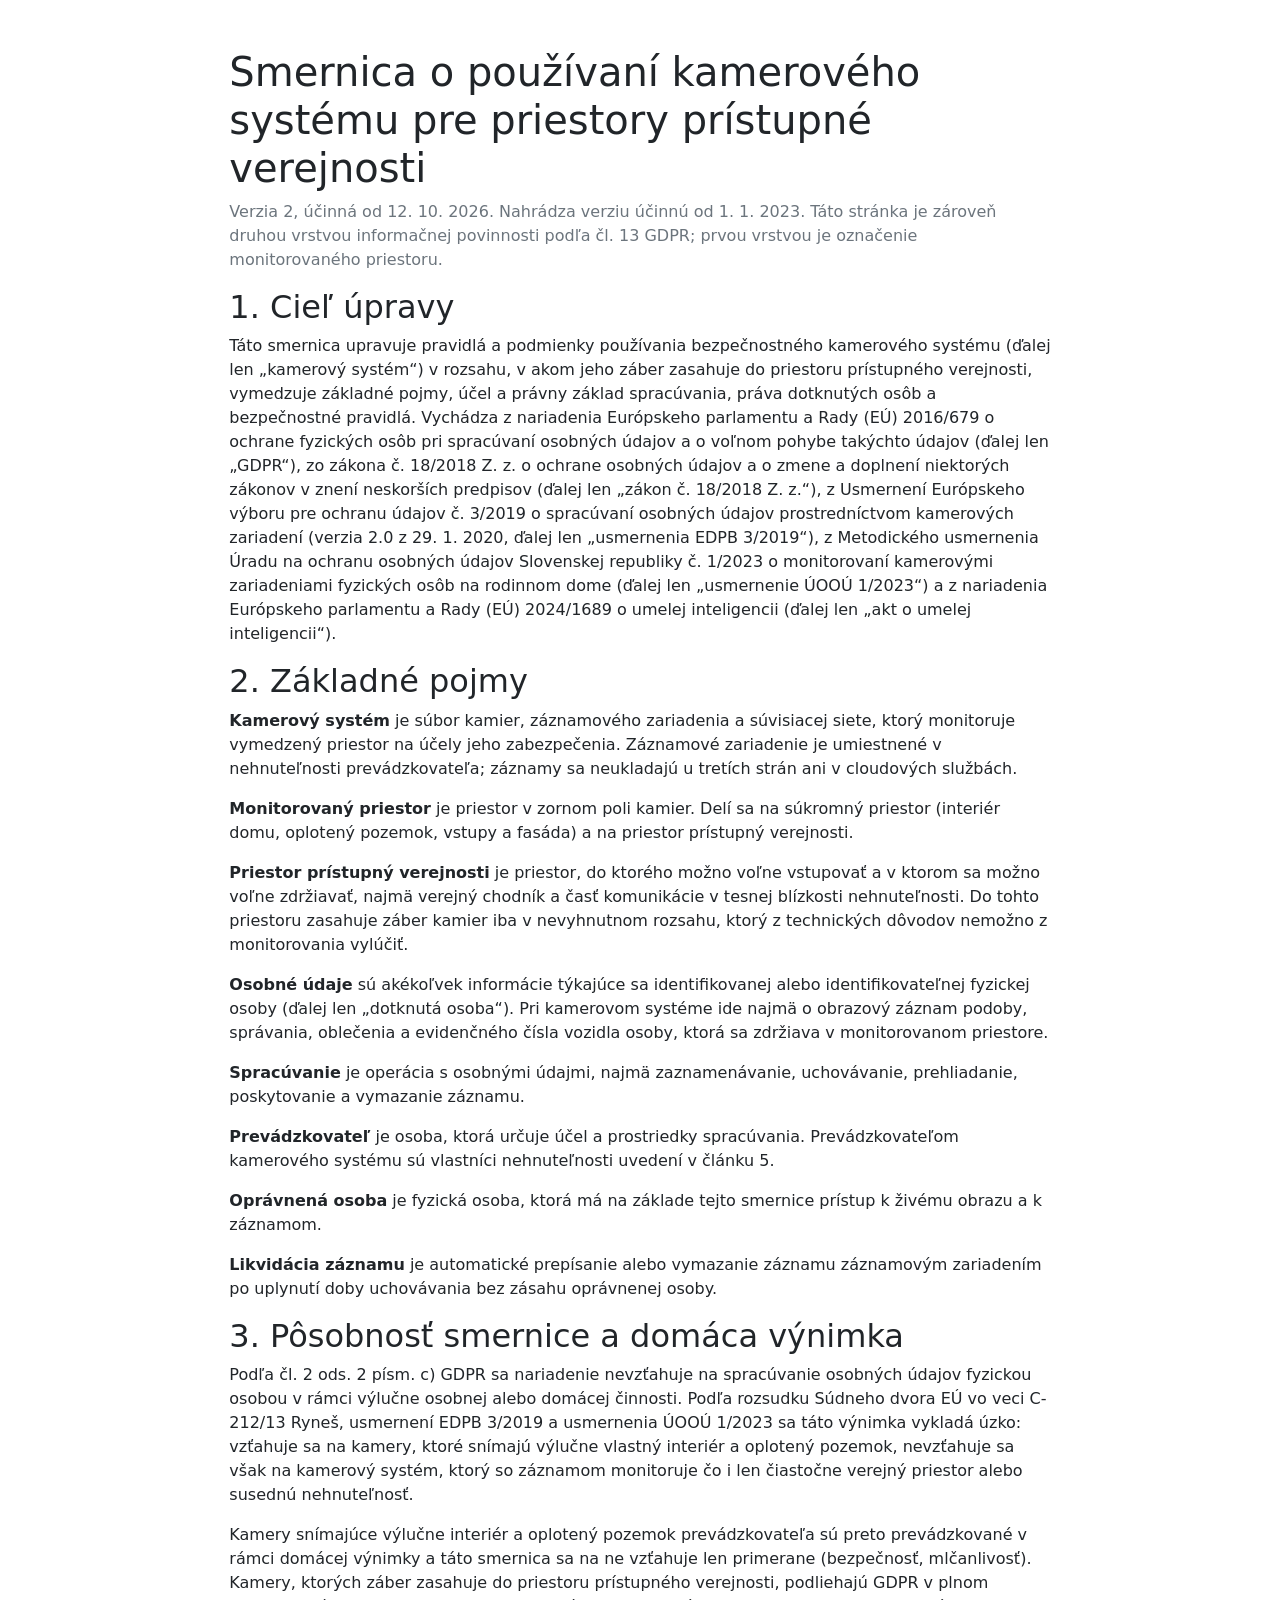
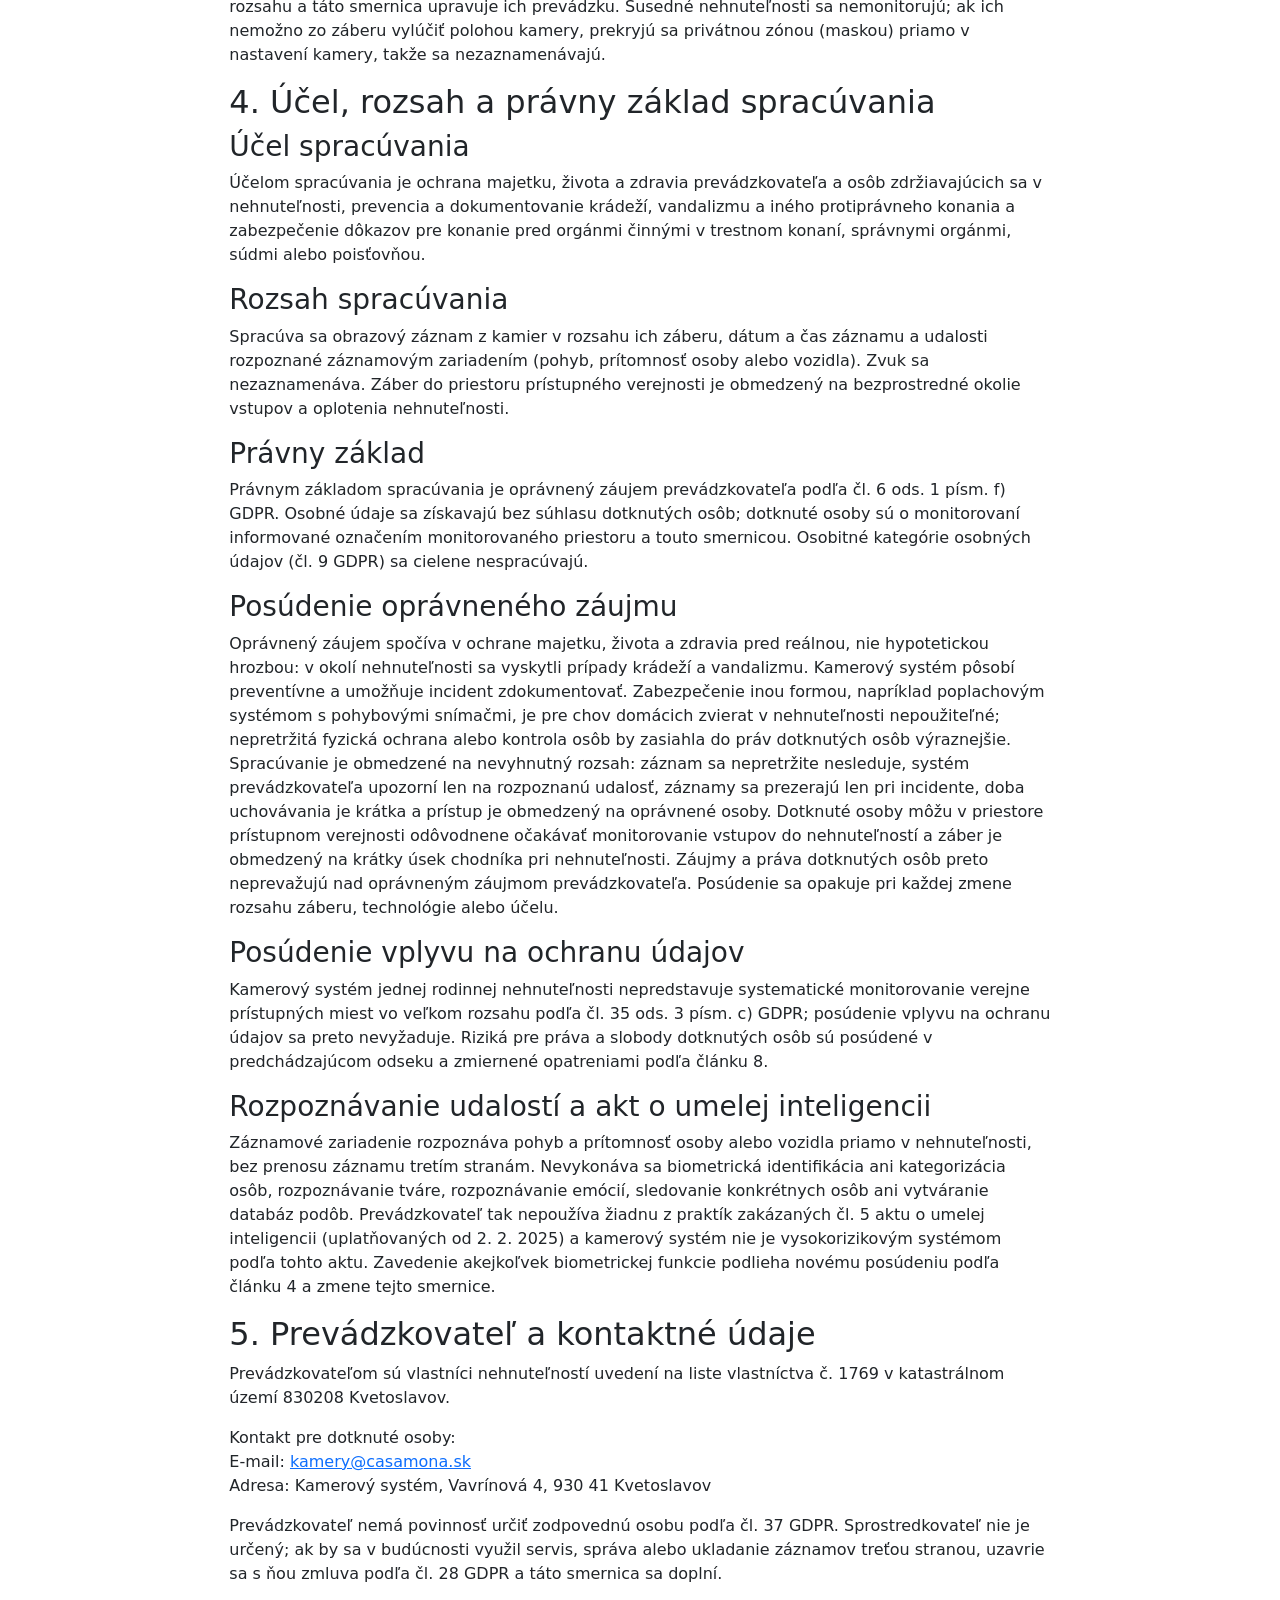
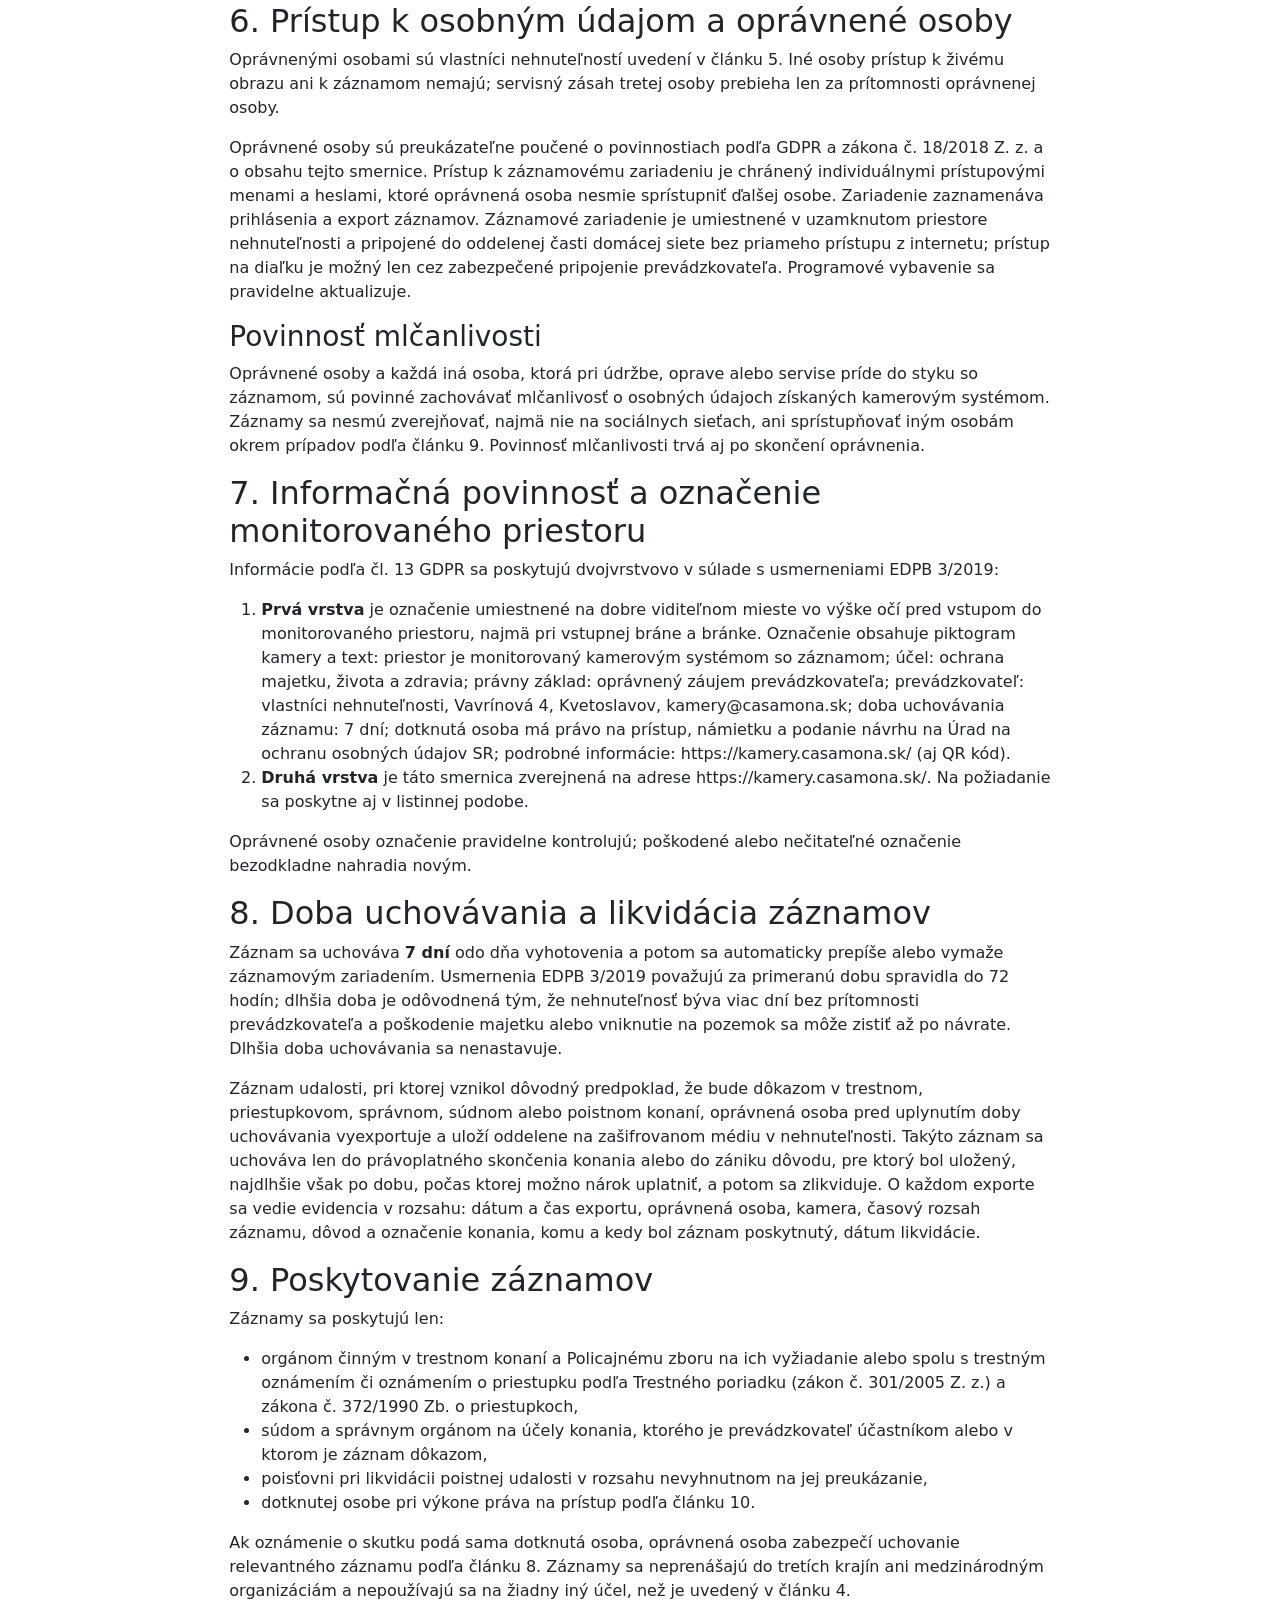
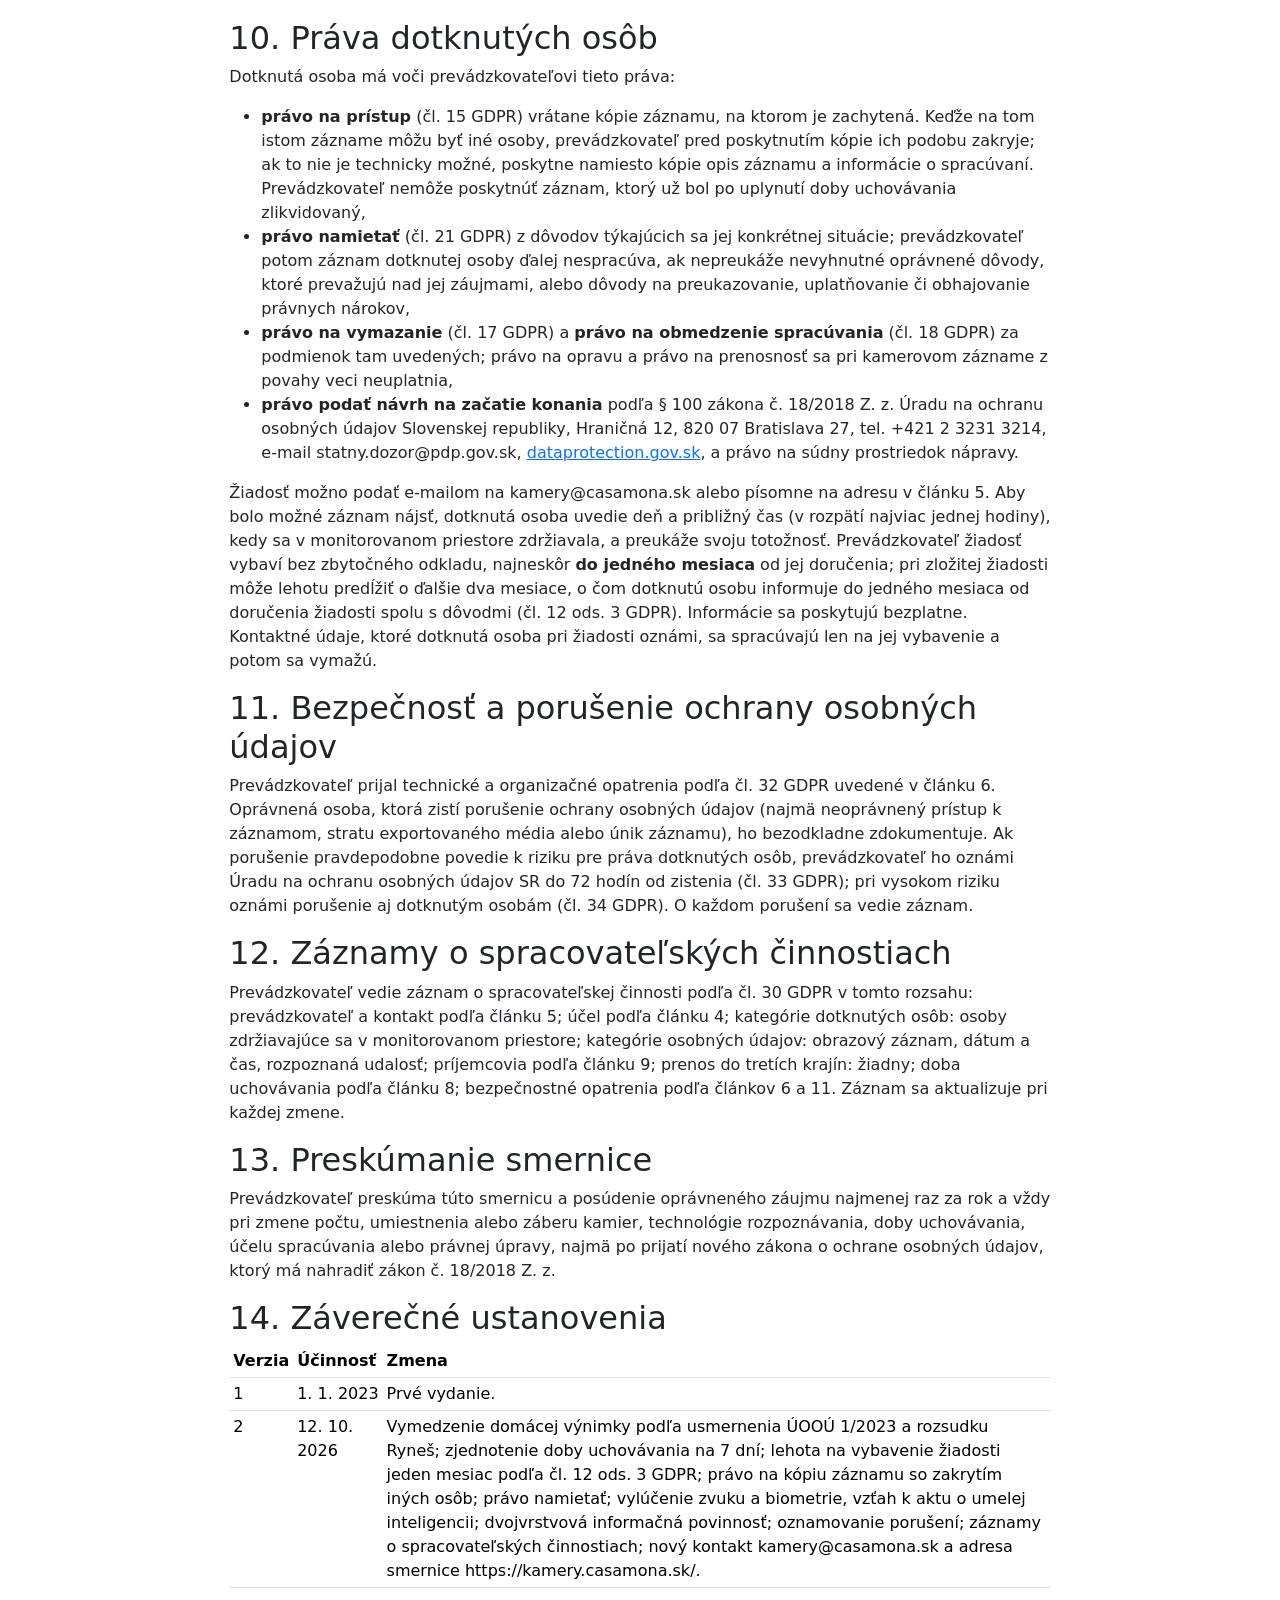
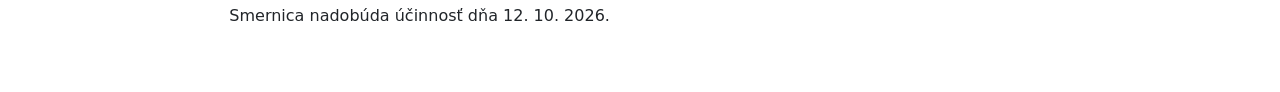
==== index.html @ 9ad0950c "Update the directive to the 2026 legal framework" ====
<!doctype html>
<html lang="sk">
<head>
    <meta charset="utf-8">
    <meta name="viewport" content="width=device-width, initial-scale=1">
    <title>Smernica o používaní kamerového systému pre priestory prístupné verejnosti</title>
	<link href="https://cdn.jsdelivr.net/npm/bootstrap@5.3.2/dist/css/bootstrap.min.css" rel="stylesheet" integrity="sha384-T3c6CoIi6uLrA9TneNEoa7RxnatzjcDSCmG1MXxSR1GAsXEV/Dwwykc2MPK8M2HN" crossorigin="anonymous">
  </head>
  <body>

<div class="col-md-8 py-5 px-3 mx-auto">

<h1>Smernica o používaní kamerového systému pre priestory prístupné verejnosti</h1>

<p class="text-secondary">Verzia 2, účinná od 12. 10. 2026. Nahrádza verziu účinnú od 1. 1. 2023. Táto stránka je zároveň
druhou vrstvou informačnej povinnosti podľa čl. 13 GDPR; prvou vrstvou je označenie monitorovaného priestoru.</p>

<h2>1. Cieľ úpravy</h2>

<p>Táto smernica upravuje pravidlá a podmienky používania bezpečnostného kamerového systému (ďalej len „kamerový systém“)
v rozsahu, v akom jeho záber zasahuje do priestoru prístupného verejnosti, vymedzuje základné pojmy, účel a právny základ
spracúvania, práva dotknutých osôb a bezpečnostné pravidlá. Vychádza z nariadenia Európskeho parlamentu a Rady (EÚ) 2016/679
o ochrane fyzických osôb pri spracúvaní osobných údajov a o voľnom pohybe takýchto údajov (ďalej len „GDPR“), zo zákona
č. 18/2018 Z. z. o ochrane osobných údajov a o zmene a doplnení niektorých zákonov v znení neskorších predpisov (ďalej len
„zákon č. 18/2018 Z. z.“), z Usmernení Európskeho výboru pre ochranu údajov č. 3/2019 o spracúvaní osobných údajov
prostredníctvom kamerových zariadení (verzia 2.0 z 29. 1. 2020, ďalej len „usmernenia EDPB 3/2019“), z Metodického usmernenia
Úradu na ochranu osobných údajov Slovenskej republiky č. 1/2023 o monitorovaní kamerovými zariadeniami fyzických osôb na
rodinnom dome (ďalej len „usmernenie ÚOOÚ 1/2023“) a z nariadenia Európskeho parlamentu a Rady (EÚ) 2024/1689 o umelej
inteligencii (ďalej len „akt o umelej inteligencii“).</p>

<h2>2. Základné pojmy</h2>

<p><strong>Kamerový systém</strong> je súbor kamier, záznamového zariadenia a súvisiacej siete, ktorý monitoruje vymedzený
priestor na účely jeho zabezpečenia. Záznamové zariadenie je umiestnené v nehnuteľnosti prevádzkovateľa; záznamy sa
neukladajú u tretích strán ani v cloudových službách.</p>

<p><strong>Monitorovaný priestor</strong> je priestor v zornom poli kamier. Delí sa na súkromný priestor (interiér domu,
oplotený pozemok, vstupy a fasáda) a na priestor prístupný verejnosti.</p>

<p><strong>Priestor prístupný verejnosti</strong> je priestor, do ktorého možno voľne vstupovať a v ktorom sa možno voľne
zdržiavať, najmä verejný chodník a časť komunikácie v tesnej blízkosti nehnuteľnosti. Do tohto priestoru zasahuje záber
kamier iba v nevyhnutnom rozsahu, ktorý z technických dôvodov nemožno z monitorovania vylúčiť.</p>

<p><strong>Osobné údaje</strong> sú akékoľvek informácie týkajúce sa identifikovanej alebo identifikovateľnej fyzickej osoby
(ďalej len „dotknutá osoba“). Pri kamerovom systéme ide najmä o obrazový záznam podoby, správania, oblečenia a evidenčného
čísla vozidla osoby, ktorá sa zdržiava v monitorovanom priestore.</p>

<p><strong>Spracúvanie</strong> je operácia s osobnými údajmi, najmä zaznamenávanie, uchovávanie, prehliadanie, poskytovanie
a vymazanie záznamu.</p>

<p><strong>Prevádzkovateľ</strong> je osoba, ktorá určuje účel a prostriedky spracúvania. Prevádzkovateľom kamerového systému
sú vlastníci nehnuteľnosti uvedení v článku 5.</p>

<p><strong>Oprávnená osoba</strong> je fyzická osoba, ktorá má na základe tejto smernice prístup k živému obrazu a k záznamom.</p>

<p><strong>Likvidácia záznamu</strong> je automatické prepísanie alebo vymazanie záznamu záznamovým zariadením po uplynutí
doby uchovávania bez zásahu oprávnenej osoby.</p>

<h2>3. Pôsobnosť smernice a domáca výnimka</h2>

<p>Podľa čl. 2 ods. 2 písm. c) GDPR sa nariadenie nevzťahuje na spracúvanie osobných údajov fyzickou osobou v rámci výlučne
osobnej alebo domácej činnosti. Podľa rozsudku Súdneho dvora EÚ vo veci C-212/13 Ryneš, usmernení EDPB 3/2019 a usmernenia
ÚOOÚ 1/2023 sa táto výnimka vykladá úzko: vzťahuje sa na kamery, ktoré snímajú výlučne vlastný interiér a oplotený pozemok,
nevzťahuje sa však na kamerový systém, ktorý so záznamom monitoruje čo i len čiastočne verejný priestor alebo susednú
nehnuteľnosť.</p>

<p>Kamery snímajúce výlučne interiér a oplotený pozemok prevádzkovateľa sú preto prevádzkované v rámci domácej výnimky
a táto smernica sa na ne vzťahuje len primerane (bezpečnosť, mlčanlivosť). Kamery, ktorých záber zasahuje do priestoru
prístupného verejnosti, podliehajú GDPR v plnom rozsahu a táto smernica upravuje ich prevádzku. Susedné nehnuteľnosti sa
nemonitorujú; ak ich nemožno zo záberu vylúčiť polohou kamery, prekryjú sa privátnou zónou (maskou) priamo v nastavení
kamery, takže sa nezaznamenávajú.</p>

<h2>4. Účel, rozsah a právny základ spracúvania</h2>

<h3>Účel spracúvania</h3>

<p>Účelom spracúvania je ochrana majetku, života a zdravia prevádzkovateľa a osôb zdržiavajúcich sa v nehnuteľnosti,
prevencia a dokumentovanie krádeží, vandalizmu a iného protiprávneho konania a zabezpečenie dôkazov pre konanie pred
orgánmi činnými v trestnom konaní, správnymi orgánmi, súdmi alebo poisťovňou.</p>

<h3>Rozsah spracúvania</h3>

<p>Spracúva sa obrazový záznam z kamier v rozsahu ich záberu, dátum a čas záznamu a udalosti rozpoznané záznamovým
zariadením (pohyb, prítomnosť osoby alebo vozidla). Zvuk sa nezaznamenáva. Záber do priestoru prístupného verejnosti je
obmedzený na bezprostredné okolie vstupov a oplotenia nehnuteľnosti.</p>

<h3>Právny základ</h3>

<p>Právnym základom spracúvania je oprávnený záujem prevádzkovateľa podľa čl. 6 ods. 1 písm. f) GDPR. Osobné údaje sa
získavajú bez súhlasu dotknutých osôb; dotknuté osoby sú o monitorovaní informované označením monitorovaného priestoru
a touto smernicou. Osobitné kategórie osobných údajov (čl. 9 GDPR) sa cielene nespracúvajú.</p>

<h3>Posúdenie oprávneného záujmu</h3>

<p>Oprávnený záujem spočíva v ochrane majetku, života a zdravia pred reálnou, nie hypotetickou hrozbou: v okolí
nehnuteľnosti sa vyskytli prípady krádeží a vandalizmu. Kamerový systém pôsobí preventívne a umožňuje incident
zdokumentovať. Zabezpečenie inou formou, napríklad poplachovým systémom s pohybovými snímačmi, je pre chov domácich zvierat
v nehnuteľnosti nepoužiteľné; nepretržitá fyzická ochrana alebo kontrola osôb by zasiahla do práv dotknutých osôb výraznejšie.
Spracúvanie je obmedzené na nevyhnutný rozsah: záznam sa nepretržite nesleduje, systém prevádzkovateľa upozorní len na
rozpoznanú udalosť, záznamy sa prezerajú len pri incidente, doba uchovávania je krátka a prístup je obmedzený na oprávnené
osoby. Dotknuté osoby môžu v priestore prístupnom verejnosti odôvodnene očakávať monitorovanie vstupov do nehnuteľností
a záber je obmedzený na krátky úsek chodníka pri nehnuteľnosti. Záujmy a práva dotknutých osôb preto neprevažujú nad
oprávneným záujmom prevádzkovateľa. Posúdenie sa opakuje pri každej zmene rozsahu záberu, technológie alebo účelu.</p>

<h3>Posúdenie vplyvu na ochranu údajov</h3>

<p>Kamerový systém jednej rodinnej nehnuteľnosti nepredstavuje systematické monitorovanie verejne prístupných miest vo
veľkom rozsahu podľa čl. 35 ods. 3 písm. c) GDPR; posúdenie vplyvu na ochranu údajov sa preto nevyžaduje. Riziká pre práva
a slobody dotknutých osôb sú posúdené v predchádzajúcom odseku a zmiernené opatreniami podľa článku 8.</p>

<h3>Rozpoznávanie udalostí a akt o umelej inteligencii</h3>

<p>Záznamové zariadenie rozpoznáva pohyb a prítomnosť osoby alebo vozidla priamo v nehnuteľnosti, bez prenosu záznamu
tretím stranám. Nevykonáva sa biometrická identifikácia ani kategorizácia osôb, rozpoznávanie tváre, rozpoznávanie emócií,
sledovanie konkrétnych osôb ani vytváranie databáz podôb. Prevádzkovateľ tak nepoužíva žiadnu z praktík zakázaných čl. 5
aktu o umelej inteligencii (uplatňovaných od 2. 2. 2025) a kamerový systém nie je vysokorizikovým systémom podľa tohto
aktu. Zavedenie akejkoľvek biometrickej funkcie podlieha novému posúdeniu podľa článku 4 a zmene tejto smernice.</p>

<h2>5. Prevádzkovateľ a kontaktné údaje</h2>

<p>Prevádzkovateľom sú vlastníci nehnuteľností uvedení na liste vlastníctva č. 1769 v katastrálnom území 830208 Kvetoslavov.</p>

<p>Kontakt pre dotknuté osoby:<br>
E-mail: <a href="mailto:kamery@casamona.sk">kamery@casamona.sk</a><br>
Adresa: Kamerový systém, Vavrínová 4, 930 41 Kvetoslavov</p>

<p>Prevádzkovateľ nemá povinnosť určiť zodpovednú osobu podľa čl. 37 GDPR. Sprostredkovateľ nie je určený; ak by sa
v budúcnosti využil servis, správa alebo ukladanie záznamov treťou stranou, uzavrie sa s ňou zmluva podľa čl. 28 GDPR
a táto smernica sa doplní.</p>

<h2>6. Prístup k osobným údajom a oprávnené osoby</h2>

<p>Oprávnenými osobami sú vlastníci nehnuteľností uvedení v článku 5. Iné osoby prístup k živému obrazu ani k záznamom
nemajú; servisný zásah tretej osoby prebieha len za prítomnosti oprávnenej osoby.</p>

<p>Oprávnené osoby sú preukázateľne poučené o povinnostiach podľa GDPR a zákona č. 18/2018 Z. z. a o obsahu tejto smernice.
Prístup k záznamovému zariadeniu je chránený individuálnymi prístupovými menami a heslami, ktoré oprávnená osoba nesmie
sprístupniť ďalšej osobe. Zariadenie zaznamenáva prihlásenia a export záznamov. Záznamové zariadenie je umiestnené
v uzamknutom priestore nehnuteľnosti a pripojené do oddelenej časti domácej siete bez priameho prístupu z internetu; prístup
na diaľku je možný len cez zabezpečené pripojenie prevádzkovateľa. Programové vybavenie sa pravidelne aktualizuje.</p>

<h3>Povinnosť mlčanlivosti</h3>

<p>Oprávnené osoby a každá iná osoba, ktorá pri údržbe, oprave alebo servise príde do styku so záznamom, sú povinné zachovávať
mlčanlivosť o osobných údajoch získaných kamerovým systémom. Záznamy sa nesmú zverejňovať, najmä nie na sociálnych sieťach,
ani sprístupňovať iným osobám okrem prípadov podľa článku 9. Povinnosť mlčanlivosti trvá aj po skončení oprávnenia.</p>

<h2>7. Informačná povinnosť a označenie monitorovaného priestoru</h2>

<p>Informácie podľa čl. 13 GDPR sa poskytujú dvojvrstvovo v súlade s usmerneniami EDPB 3/2019:</p>

<ol>
	<li><strong>Prvá vrstva</strong> je označenie umiestnené na dobre viditeľnom mieste vo výške očí pred vstupom do
	monitorovaného priestoru, najmä pri vstupnej bráne a bránke. Označenie obsahuje piktogram kamery a text: priestor je
	monitorovaný kamerovým systémom so záznamom; účel: ochrana majetku, života a zdravia; právny základ: oprávnený záujem
	prevádzkovateľa; prevádzkovateľ: vlastníci nehnuteľnosti, Vavrínová 4, Kvetoslavov, kamery@casamona.sk; doba uchovávania
	záznamu: 7 dní; dotknutá osoba má právo na prístup, námietku a podanie návrhu na Úrad na ochranu osobných údajov SR;
	podrobné informácie: https://kamery.casamona.sk/ (aj QR kód).</li>
	<li><strong>Druhá vrstva</strong> je táto smernica zverejnená na adrese https://kamery.casamona.sk/. Na požiadanie sa
	poskytne aj v listinnej podobe.</li>
</ol>

<p>Oprávnené osoby označenie pravidelne kontrolujú; poškodené alebo nečitateľné označenie bezodkladne nahradia novým.</p>

<h2>8. Doba uchovávania a likvidácia záznamov</h2>

<p>Záznam sa uchováva <strong>7 dní</strong> odo dňa vyhotovenia a potom sa automaticky prepíše alebo vymaže záznamovým
zariadením. Usmernenia EDPB 3/2019 považujú za primeranú dobu spravidla do 72 hodín; dlhšia doba je odôvodnená tým, že
nehnuteľnosť býva viac dní bez prítomnosti prevádzkovateľa a poškodenie majetku alebo vniknutie na pozemok sa môže zistiť
až po návrate. Dlhšia doba uchovávania sa nenastavuje.</p>

<p>Záznam udalosti, pri ktorej vznikol dôvodný predpoklad, že bude dôkazom v trestnom, priestupkovom, správnom, súdnom
alebo poistnom konaní, oprávnená osoba pred uplynutím doby uchovávania vyexportuje a uloží oddelene na zašifrovanom
médiu v nehnuteľnosti. Takýto záznam sa uchováva len do právoplatného skončenia konania alebo do zániku dôvodu, pre ktorý
bol uložený, najdlhšie však po dobu, počas ktorej možno nárok uplatniť, a potom sa zlikviduje. O každom exporte sa vedie
evidencia v rozsahu: dátum a čas exportu, oprávnená osoba, kamera, časový rozsah záznamu, dôvod a označenie konania,
komu a kedy bol záznam poskytnutý, dátum likvidácie.</p>

<h2>9. Poskytovanie záznamov</h2>

<p>Záznamy sa poskytujú len:</p>

<ul>
	<li>orgánom činným v trestnom konaní a Policajnému zboru na ich vyžiadanie alebo spolu s trestným oznámením či oznámením
	o priestupku podľa Trestného poriadku (zákon č. 301/2005 Z. z.) a zákona č. 372/1990 Zb. o priestupkoch,</li>
	<li>súdom a správnym orgánom na účely konania, ktorého je prevádzkovateľ účastníkom alebo v ktorom je záznam dôkazom,</li>
	<li>poisťovni pri likvidácii poistnej udalosti v rozsahu nevyhnutnom na jej preukázanie,</li>
	<li>dotknutej osobe pri výkone práva na prístup podľa článku 10.</li>
</ul>

<p>Ak oznámenie o skutku podá sama dotknutá osoba, oprávnená osoba zabezpečí uchovanie relevantného záznamu podľa článku 8.
Záznamy sa neprenášajú do tretích krajín ani medzinárodným organizáciám a nepoužívajú sa na žiadny iný účel, než je
uvedený v článku 4.</p>

<h2>10. Práva dotknutých osôb</h2>

<p>Dotknutá osoba má voči prevádzkovateľovi tieto práva:</p>

<ul>
	<li><strong>právo na prístup</strong> (čl. 15 GDPR) vrátane kópie záznamu, na ktorom je zachytená. Keďže na tom istom
	zázname môžu byť iné osoby, prevádzkovateľ pred poskytnutím kópie ich podobu zakryje; ak to nie je technicky možné, poskytne
	namiesto kópie opis záznamu a informácie o spracúvaní. Prevádzkovateľ nemôže poskytnúť záznam, ktorý už bol po uplynutí
	doby uchovávania zlikvidovaný,</li>
	<li><strong>právo namietať</strong> (čl. 21 GDPR) z dôvodov týkajúcich sa jej konkrétnej situácie; prevádzkovateľ potom
	záznam dotknutej osoby ďalej nespracúva, ak nepreukáže nevyhnutné oprávnené dôvody, ktoré prevažujú nad jej záujmami,
	alebo dôvody na preukazovanie, uplatňovanie či obhajovanie právnych nárokov,</li>
	<li><strong>právo na vymazanie</strong> (čl. 17 GDPR) a <strong>právo na obmedzenie spracúvania</strong> (čl. 18 GDPR)
	za podmienok tam uvedených; právo na opravu a právo na prenosnosť sa pri kamerovom zázname z povahy veci neuplatnia,</li>
	<li><strong>právo podať návrh na začatie konania</strong> podľa § 100 zákona č. 18/2018 Z. z. Úradu na ochranu osobných
	údajov Slovenskej republiky, Hraničná 12, 820 07 Bratislava 27, tel. +421 2 3231 3214, e-mail statny.dozor@pdp.gov.sk,
	<a href="https://dataprotection.gov.sk">dataprotection.gov.sk</a>, a právo na súdny prostriedok nápravy.</li>
</ul>

<p>Žiadosť možno podať e-mailom na kamery@casamona.sk alebo písomne na adresu v článku 5. Aby bolo možné záznam nájsť,
dotknutá osoba uvedie deň a približný čas (v rozpätí najviac jednej hodiny), kedy sa v monitorovanom priestore zdržiavala,
a preukáže svoju totožnosť. Prevádzkovateľ žiadosť vybaví bez zbytočného odkladu, najneskôr <strong>do jedného mesiaca</strong>
od jej doručenia; pri zložitej žiadosti môže lehotu predĺžiť o ďalšie dva mesiace, o čom dotknutú osobu informuje do jedného
mesiaca od doručenia žiadosti spolu s dôvodmi (čl. 12 ods. 3 GDPR). Informácie sa poskytujú bezplatne. Kontaktné údaje, ktoré
dotknutá osoba pri žiadosti oznámi, sa spracúvajú len na jej vybavenie a potom sa vymažú.</p>

<h2>11. Bezpečnosť a porušenie ochrany osobných údajov</h2>

<p>Prevádzkovateľ prijal technické a organizačné opatrenia podľa čl. 32 GDPR uvedené v článku 6. Oprávnená osoba, ktorá
zistí porušenie ochrany osobných údajov (najmä neoprávnený prístup k záznamom, stratu exportovaného média alebo únik
záznamu), ho bezodkladne zdokumentuje. Ak porušenie pravdepodobne povedie k riziku pre práva dotknutých osôb, prevádzkovateľ
ho oznámi Úradu na ochranu osobných údajov SR do 72 hodín od zistenia (čl. 33 GDPR); pri vysokom riziku oznámi porušenie aj
dotknutým osobám (čl. 34 GDPR). O každom porušení sa vedie záznam.</p>

<h2>12. Záznamy o spracovateľských činnostiach</h2>

<p>Prevádzkovateľ vedie záznam o spracovateľskej činnosti podľa čl. 30 GDPR v tomto rozsahu: prevádzkovateľ a kontakt podľa
článku 5; účel podľa článku 4; kategórie dotknutých osôb: osoby zdržiavajúce sa v monitorovanom priestore; kategórie osobných
údajov: obrazový záznam, dátum a čas, rozpoznaná udalosť; príjemcovia podľa článku 9; prenos do tretích krajín: žiadny; doba
uchovávania podľa článku 8; bezpečnostné opatrenia podľa článkov 6 a 11. Záznam sa aktualizuje pri každej zmene.</p>

<h2>13. Preskúmanie smernice</h2>

<p>Prevádzkovateľ preskúma túto smernicu a posúdenie oprávneného záujmu najmenej raz za rok a vždy pri zmene počtu, umiestnenia
alebo záberu kamier, technológie rozpoznávania, doby uchovávania, účelu spracúvania alebo právnej úpravy, najmä po prijatí
nového zákona o ochrane osobných údajov, ktorý má nahradiť zákon č. 18/2018 Z. z.</p>

<h2>14. Záverečné ustanovenia</h2>

<table class="table table-sm">
	<thead><tr><th>Verzia</th><th>Účinnosť</th><th>Zmena</th></tr></thead>
	<tbody>
		<tr><td>1</td><td>1. 1. 2023</td><td>Prvé vydanie.</td></tr>
		<tr><td>2</td><td>12. 10. 2026</td><td>Vymedzenie domácej výnimky podľa usmernenia ÚOOÚ 1/2023 a rozsudku Ryneš;
		zjednotenie doby uchovávania na 7 dní; lehota na vybavenie žiadosti jeden mesiac podľa čl. 12 ods. 3 GDPR; právo na
		kópiu záznamu so zakrytím iných osôb; právo namietať; vylúčenie zvuku a biometrie, vzťah k aktu o umelej inteligencii;
		dvojvrstvová informačná povinnosť; oznamovanie porušení; záznamy o spracovateľských činnostiach; nový kontakt
		kamery@casamona.sk a adresa smernice https://kamery.casamona.sk/.</td></tr>
	</tbody>
</table>

<p>Smernica nadobúda účinnosť dňa 12. 10. 2026.</p>

</div>

  <script src="https://cdn.jsdelivr.net/npm/bootstrap@5.3.2/dist/js/bootstrap.bundle.min.js" integrity="sha384-C6RzsynM9kWDrMNeT87bh95OGNyZPhcTNXj1NW7RuBCsyN/o0jlpcV8Qyq46cDfL" crossorigin="anonymous"></script>
  </body>
</html>
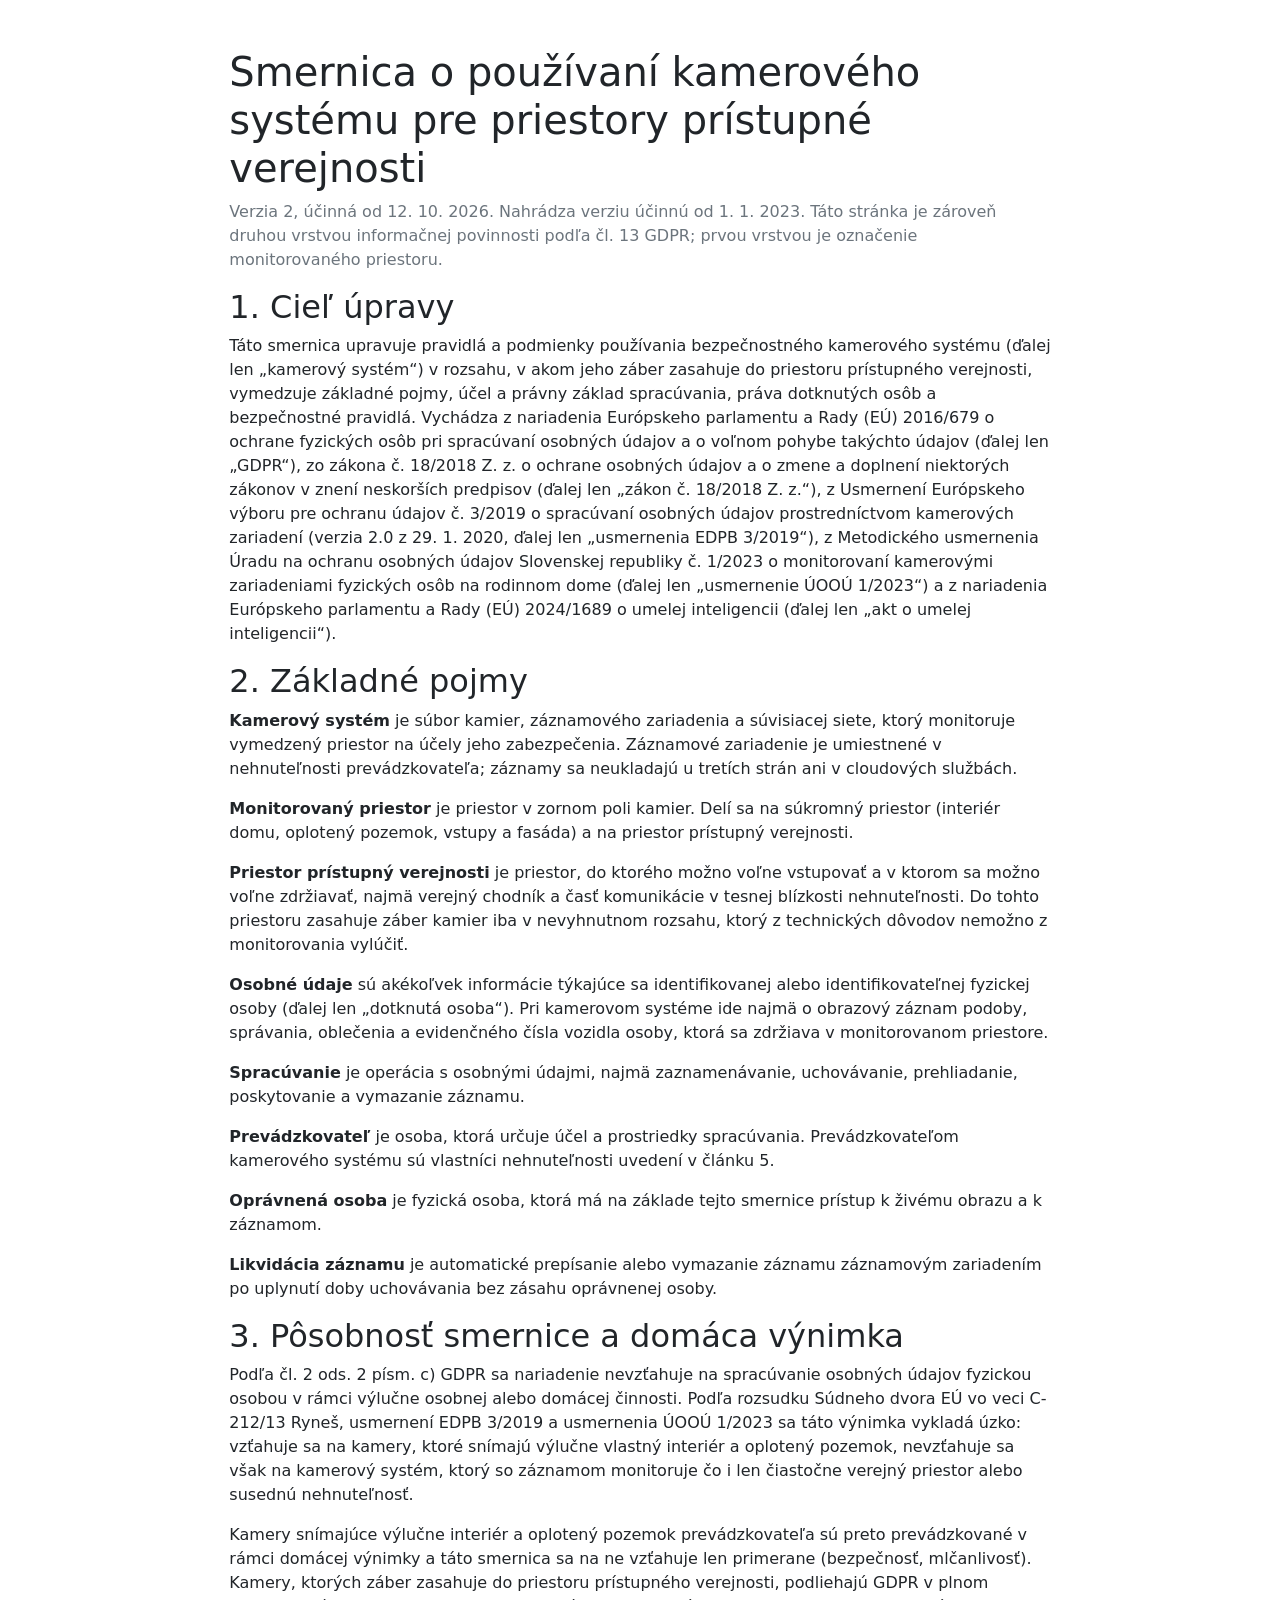
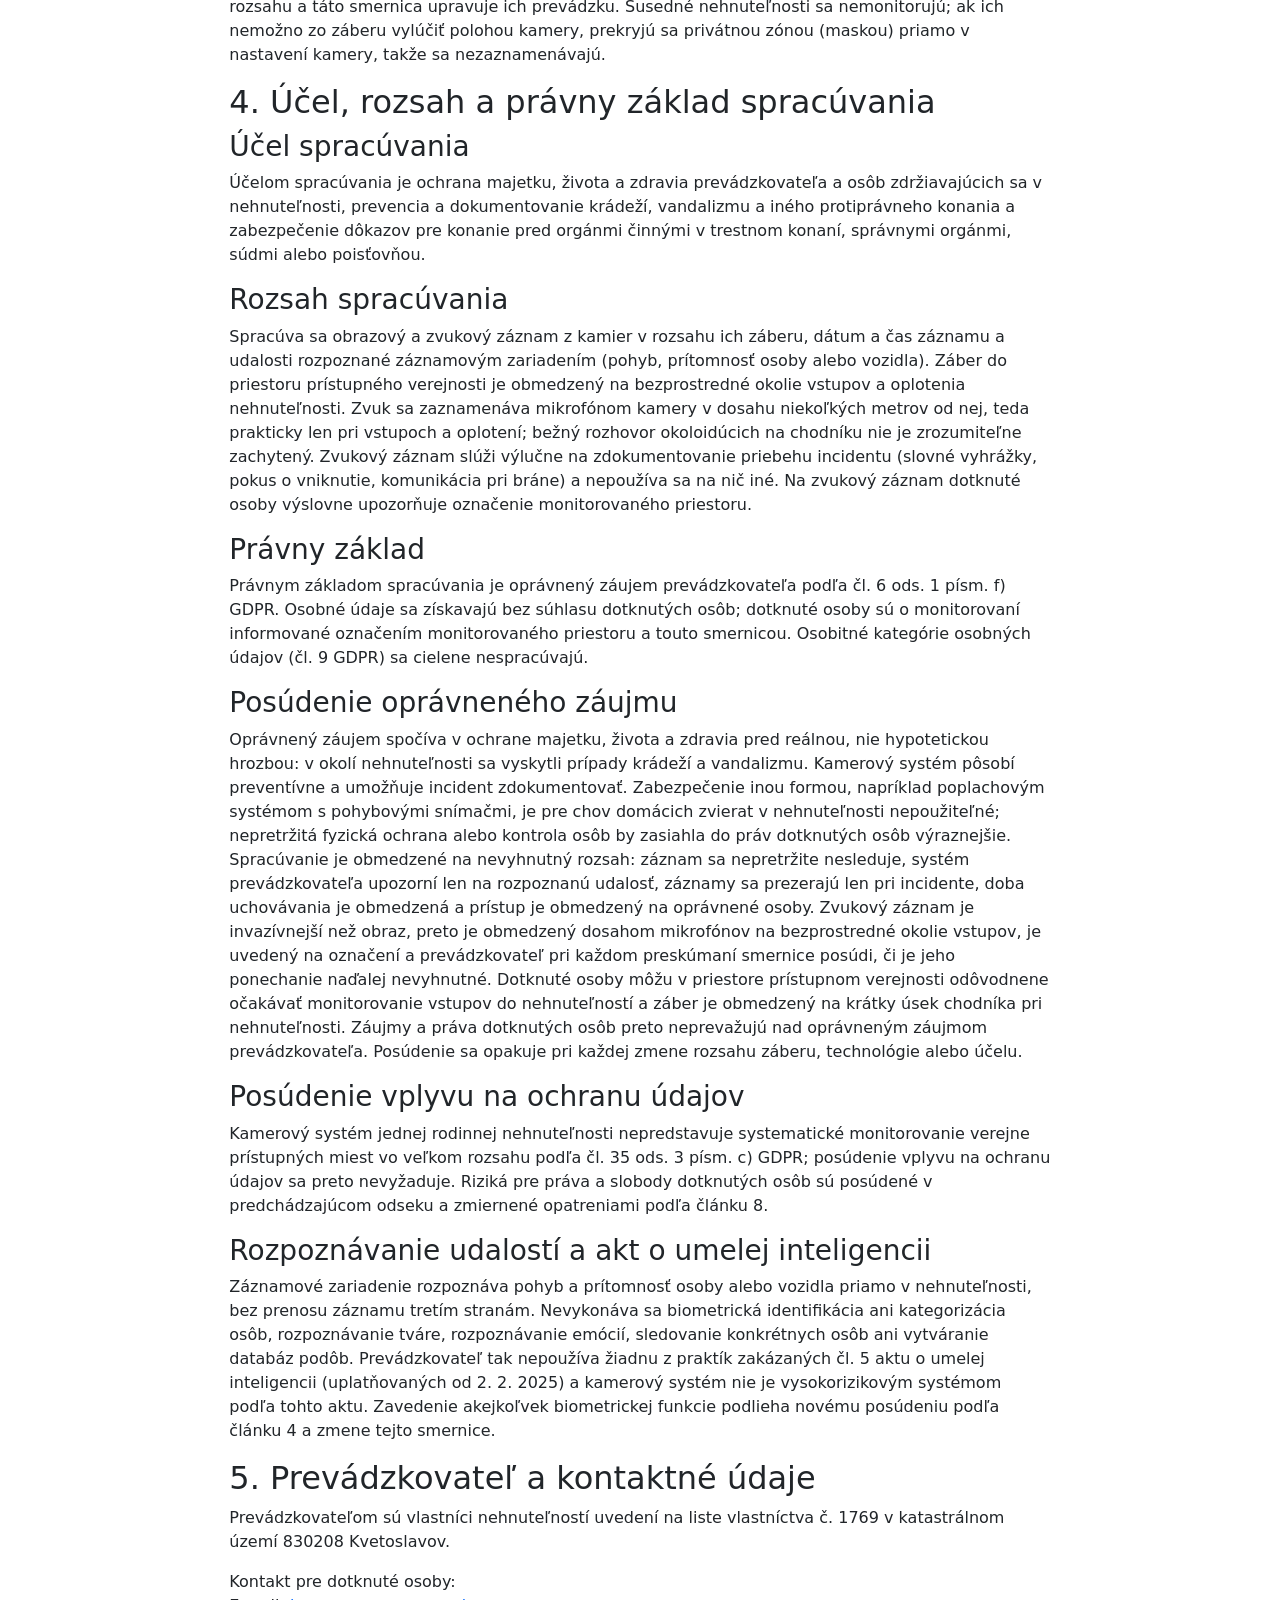
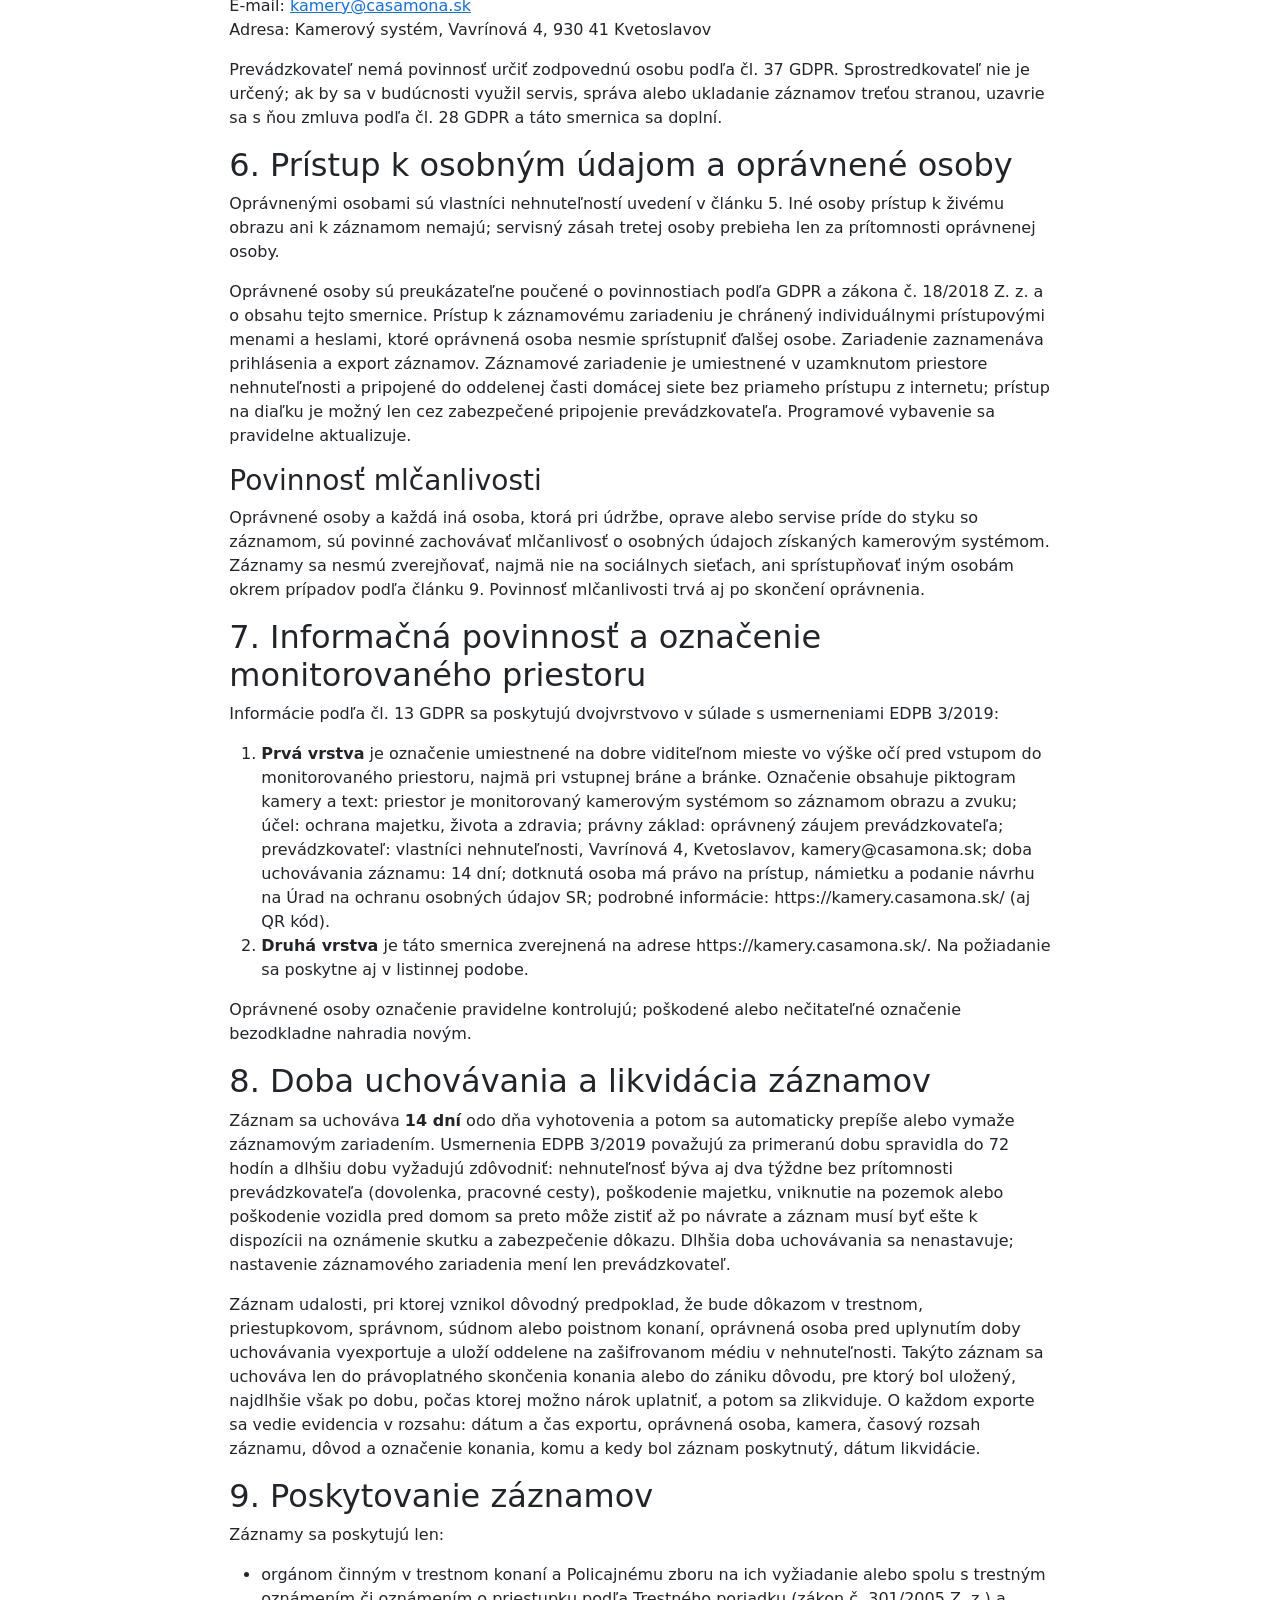
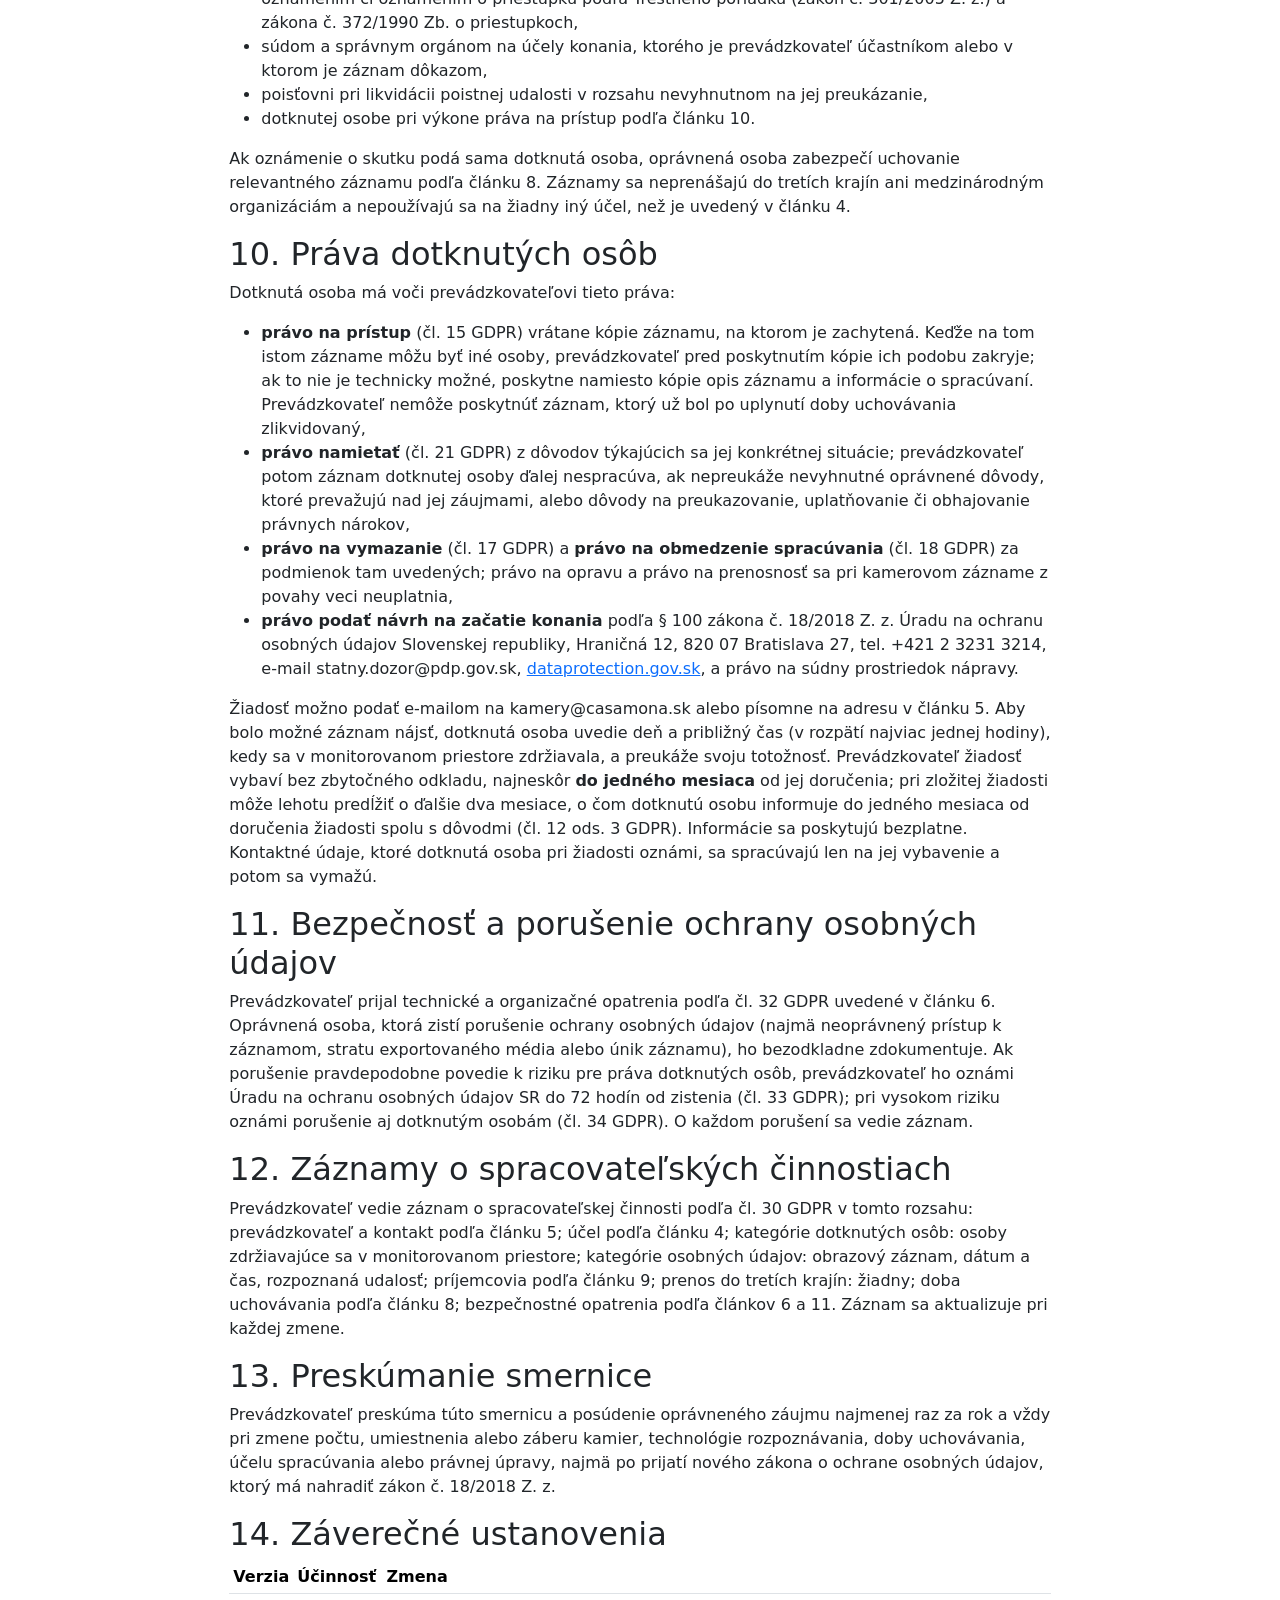
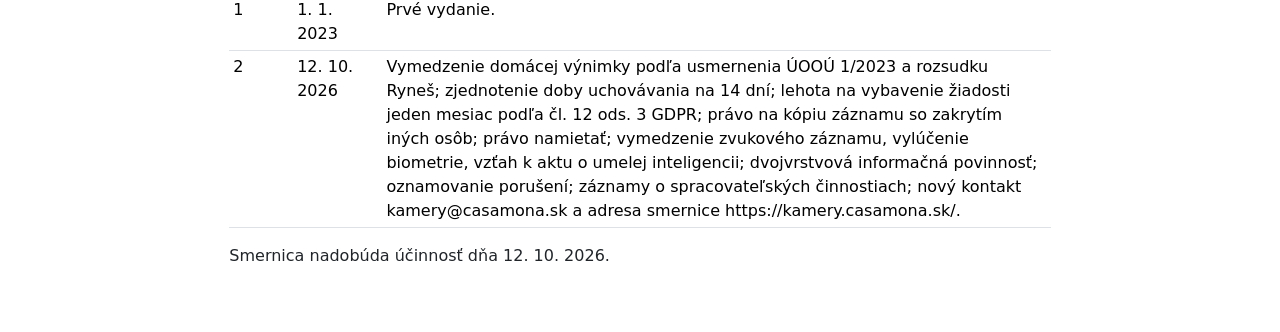
==== commit 3aba1011: "Keep audio recording and the 14-day retention in the directive" ====
--- a/index.html
+++ b/index.html
@@ -80,9 +80,13 @@
 
 <h3>Rozsah spracúvania</h3>
 
-<p>Spracúva sa obrazový záznam z kamier v rozsahu ich záberu, dátum a čas záznamu a udalosti rozpoznané záznamovým
-zariadením (pohyb, prítomnosť osoby alebo vozidla). Zvuk sa nezaznamenáva. Záber do priestoru prístupného verejnosti je
-obmedzený na bezprostredné okolie vstupov a oplotenia nehnuteľnosti.</p>
+<p>Spracúva sa obrazový a zvukový záznam z kamier v rozsahu ich záberu, dátum a čas záznamu a udalosti rozpoznané
+záznamovým zariadením (pohyb, prítomnosť osoby alebo vozidla). Záber do priestoru prístupného verejnosti je obmedzený na
+bezprostredné okolie vstupov a oplotenia nehnuteľnosti. Zvuk sa zaznamenáva mikrofónom kamery v dosahu niekoľkých metrov
+od nej, teda prakticky len pri vstupoch a oplotení; bežný rozhovor okoloidúcich na chodníku nie je zrozumiteľne
+zachytený. Zvukový záznam slúži výlučne na zdokumentovanie priebehu incidentu (slovné vyhrážky, pokus o vniknutie,
+komunikácia pri bráne) a nepoužíva sa na nič iné. Na zvukový záznam dotknuté osoby výslovne upozorňuje označenie
+monitorovaného priestoru.</p>
 
 <h3>Právny základ</h3>
 
@@ -97,8 +101,9 @@
 zdokumentovať. Zabezpečenie inou formou, napríklad poplachovým systémom s pohybovými snímačmi, je pre chov domácich zvierat
 v nehnuteľnosti nepoužiteľné; nepretržitá fyzická ochrana alebo kontrola osôb by zasiahla do práv dotknutých osôb výraznejšie.
 Spracúvanie je obmedzené na nevyhnutný rozsah: záznam sa nepretržite nesleduje, systém prevádzkovateľa upozorní len na
-rozpoznanú udalosť, záznamy sa prezerajú len pri incidente, doba uchovávania je krátka a prístup je obmedzený na oprávnené
-osoby. Dotknuté osoby môžu v priestore prístupnom verejnosti odôvodnene očakávať monitorovanie vstupov do nehnuteľností
+rozpoznanú udalosť, záznamy sa prezerajú len pri incidente, doba uchovávania je obmedzená a prístup je obmedzený na oprávnené
+osoby. Zvukový záznam je invazívnejší než obraz, preto je obmedzený dosahom mikrofónov na bezprostredné okolie vstupov,
+je uvedený na označení a prevádzkovateľ pri každom preskúmaní smernice posúdi, či je jeho ponechanie naďalej nevyhnutné. Dotknuté osoby môžu v priestore prístupnom verejnosti odôvodnene očakávať monitorovanie vstupov do nehnuteľností
 a záber je obmedzený na krátky úsek chodníka pri nehnuteľnosti. Záujmy a práva dotknutých osôb preto neprevažujú nad
 oprávneným záujmom prevádzkovateľa. Posúdenie sa opakuje pri každej zmene rozsahu záberu, technológie alebo účelu.</p>
 
@@ -152,9 +157,9 @@
 <ol>
 	<li><strong>Prvá vrstva</strong> je označenie umiestnené na dobre viditeľnom mieste vo výške očí pred vstupom do
 	monitorovaného priestoru, najmä pri vstupnej bráne a bránke. Označenie obsahuje piktogram kamery a text: priestor je
-	monitorovaný kamerovým systémom so záznamom; účel: ochrana majetku, života a zdravia; právny základ: oprávnený záujem
+	monitorovaný kamerovým systémom so záznamom obrazu a zvuku; účel: ochrana majetku, života a zdravia; právny základ: oprávnený záujem
 	prevádzkovateľa; prevádzkovateľ: vlastníci nehnuteľnosti, Vavrínová 4, Kvetoslavov, kamery@casamona.sk; doba uchovávania
-	záznamu: 7 dní; dotknutá osoba má právo na prístup, námietku a podanie návrhu na Úrad na ochranu osobných údajov SR;
+	záznamu: 14 dní; dotknutá osoba má právo na prístup, námietku a podanie návrhu na Úrad na ochranu osobných údajov SR;
 	podrobné informácie: https://kamery.casamona.sk/ (aj QR kód).</li>
 	<li><strong>Druhá vrstva</strong> je táto smernica zverejnená na adrese https://kamery.casamona.sk/. Na požiadanie sa
 	poskytne aj v listinnej podobe.</li>
@@ -164,10 +169,12 @@
 
 <h2>8. Doba uchovávania a likvidácia záznamov</h2>
 
-<p>Záznam sa uchováva <strong>7 dní</strong> odo dňa vyhotovenia a potom sa automaticky prepíše alebo vymaže záznamovým
-zariadením. Usmernenia EDPB 3/2019 považujú za primeranú dobu spravidla do 72 hodín; dlhšia doba je odôvodnená tým, že
-nehnuteľnosť býva viac dní bez prítomnosti prevádzkovateľa a poškodenie majetku alebo vniknutie na pozemok sa môže zistiť
-až po návrate. Dlhšia doba uchovávania sa nenastavuje.</p>
+<p>Záznam sa uchováva <strong>14 dní</strong> odo dňa vyhotovenia a potom sa automaticky prepíše alebo vymaže záznamovým
+zariadením. Usmernenia EDPB 3/2019 považujú za primeranú dobu spravidla do 72 hodín a dlhšiu dobu vyžadujú zdôvodniť:
+nehnuteľnosť býva aj dva týždne bez prítomnosti prevádzkovateľa (dovolenka, pracovné cesty), poškodenie majetku, vniknutie
+na pozemok alebo poškodenie vozidla pred domom sa preto môže zistiť až po návrate a záznam musí byť ešte k dispozícii na
+oznámenie skutku a zabezpečenie dôkazu. Dlhšia doba uchovávania sa nenastavuje; nastavenie záznamového zariadenia mení len
+prevádzkovateľ.</p>
 
 <p>Záznam udalosti, pri ktorej vznikol dôvodný predpoklad, že bude dôkazom v trestnom, priestupkovom, správnom, súdnom
 alebo poistnom konaní, oprávnená osoba pred uplynutím doby uchovávania vyexportuje a uloží oddelene na zašifrovanom
@@ -246,8 +253,8 @@
 	<tbody>
 		<tr><td>1</td><td>1. 1. 2023</td><td>Prvé vydanie.</td></tr>
 		<tr><td>2</td><td>12. 10. 2026</td><td>Vymedzenie domácej výnimky podľa usmernenia ÚOOÚ 1/2023 a rozsudku Ryneš;
-		zjednotenie doby uchovávania na 7 dní; lehota na vybavenie žiadosti jeden mesiac podľa čl. 12 ods. 3 GDPR; právo na
-		kópiu záznamu so zakrytím iných osôb; právo namietať; vylúčenie zvuku a biometrie, vzťah k aktu o umelej inteligencii;
+		zjednotenie doby uchovávania na 14 dní; lehota na vybavenie žiadosti jeden mesiac podľa čl. 12 ods. 3 GDPR; právo na
+		kópiu záznamu so zakrytím iných osôb; právo namietať; vymedzenie zvukového záznamu, vylúčenie biometrie, vzťah k aktu o umelej inteligencii;
 		dvojvrstvová informačná povinnosť; oznamovanie porušení; záznamy o spracovateľských činnostiach; nový kontakt
 		kamery@casamona.sk a adresa smernice https://kamery.casamona.sk/.</td></tr>
 	</tbody>
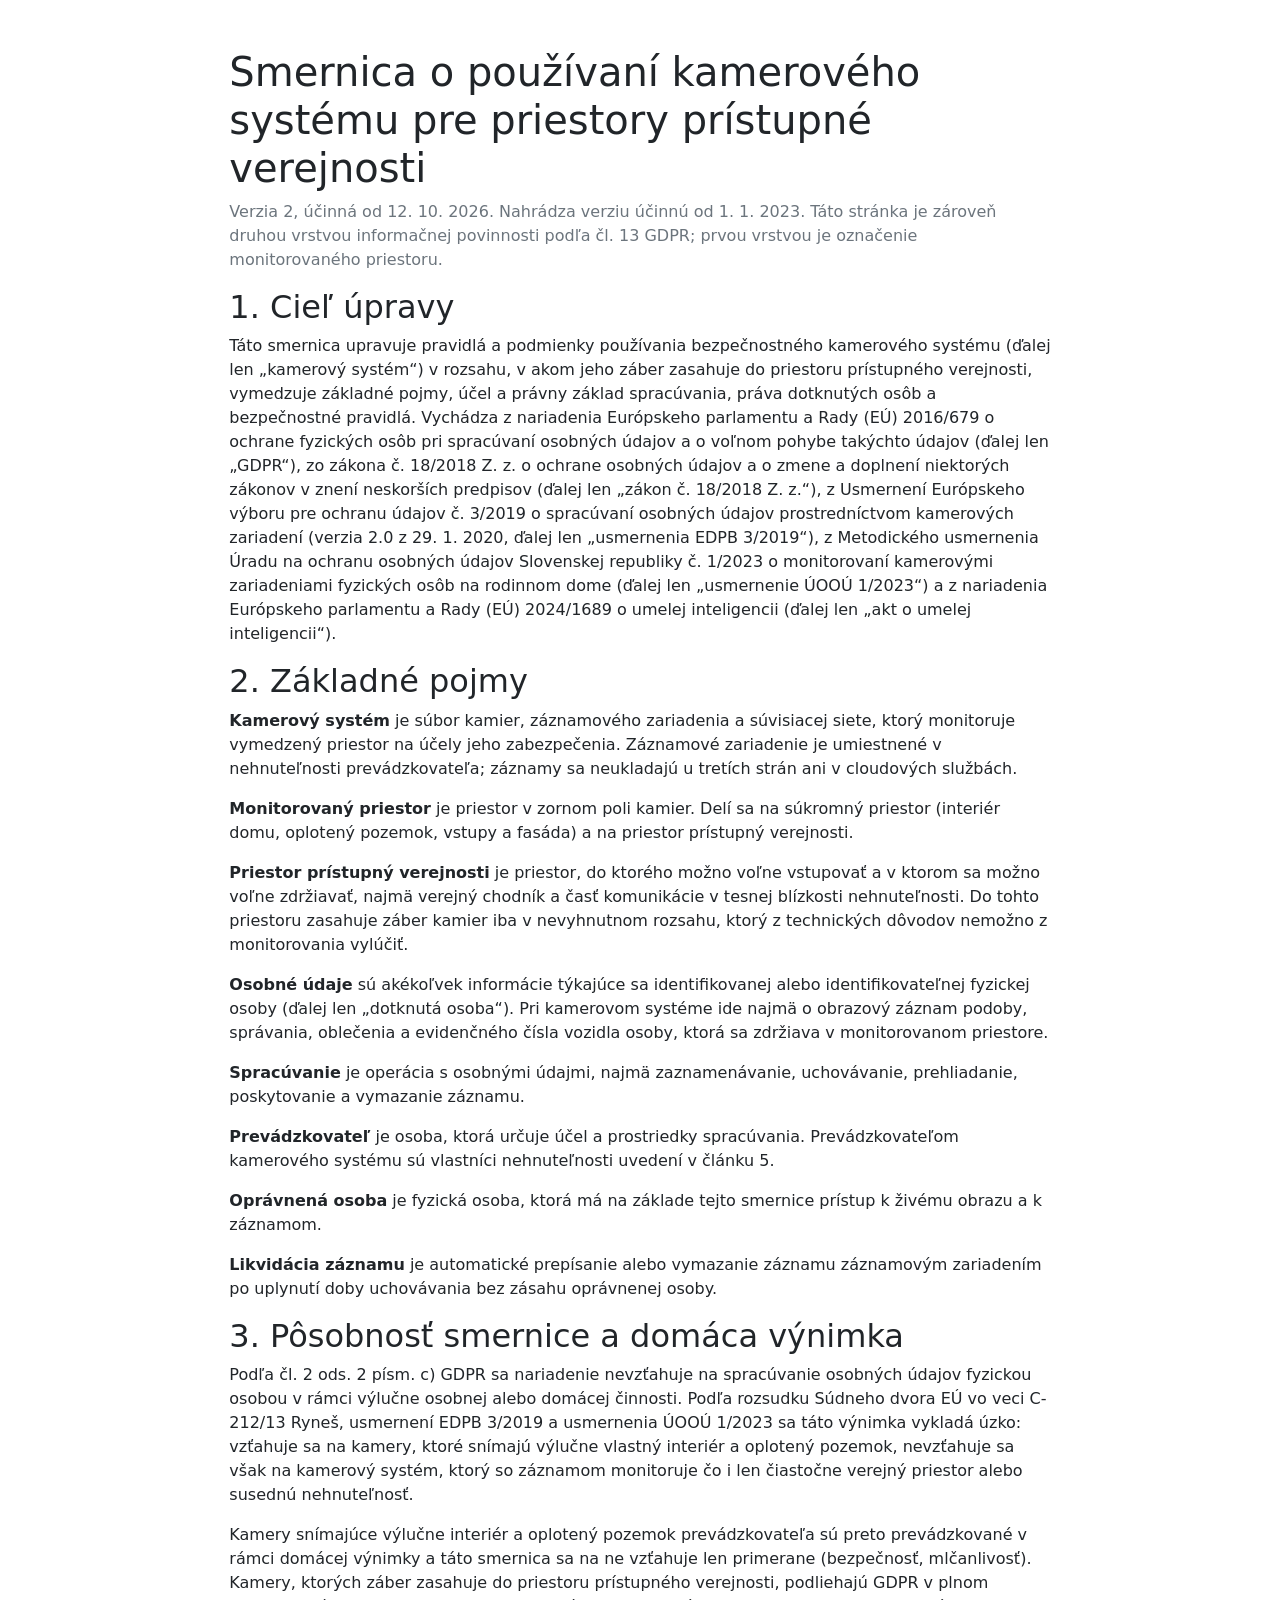
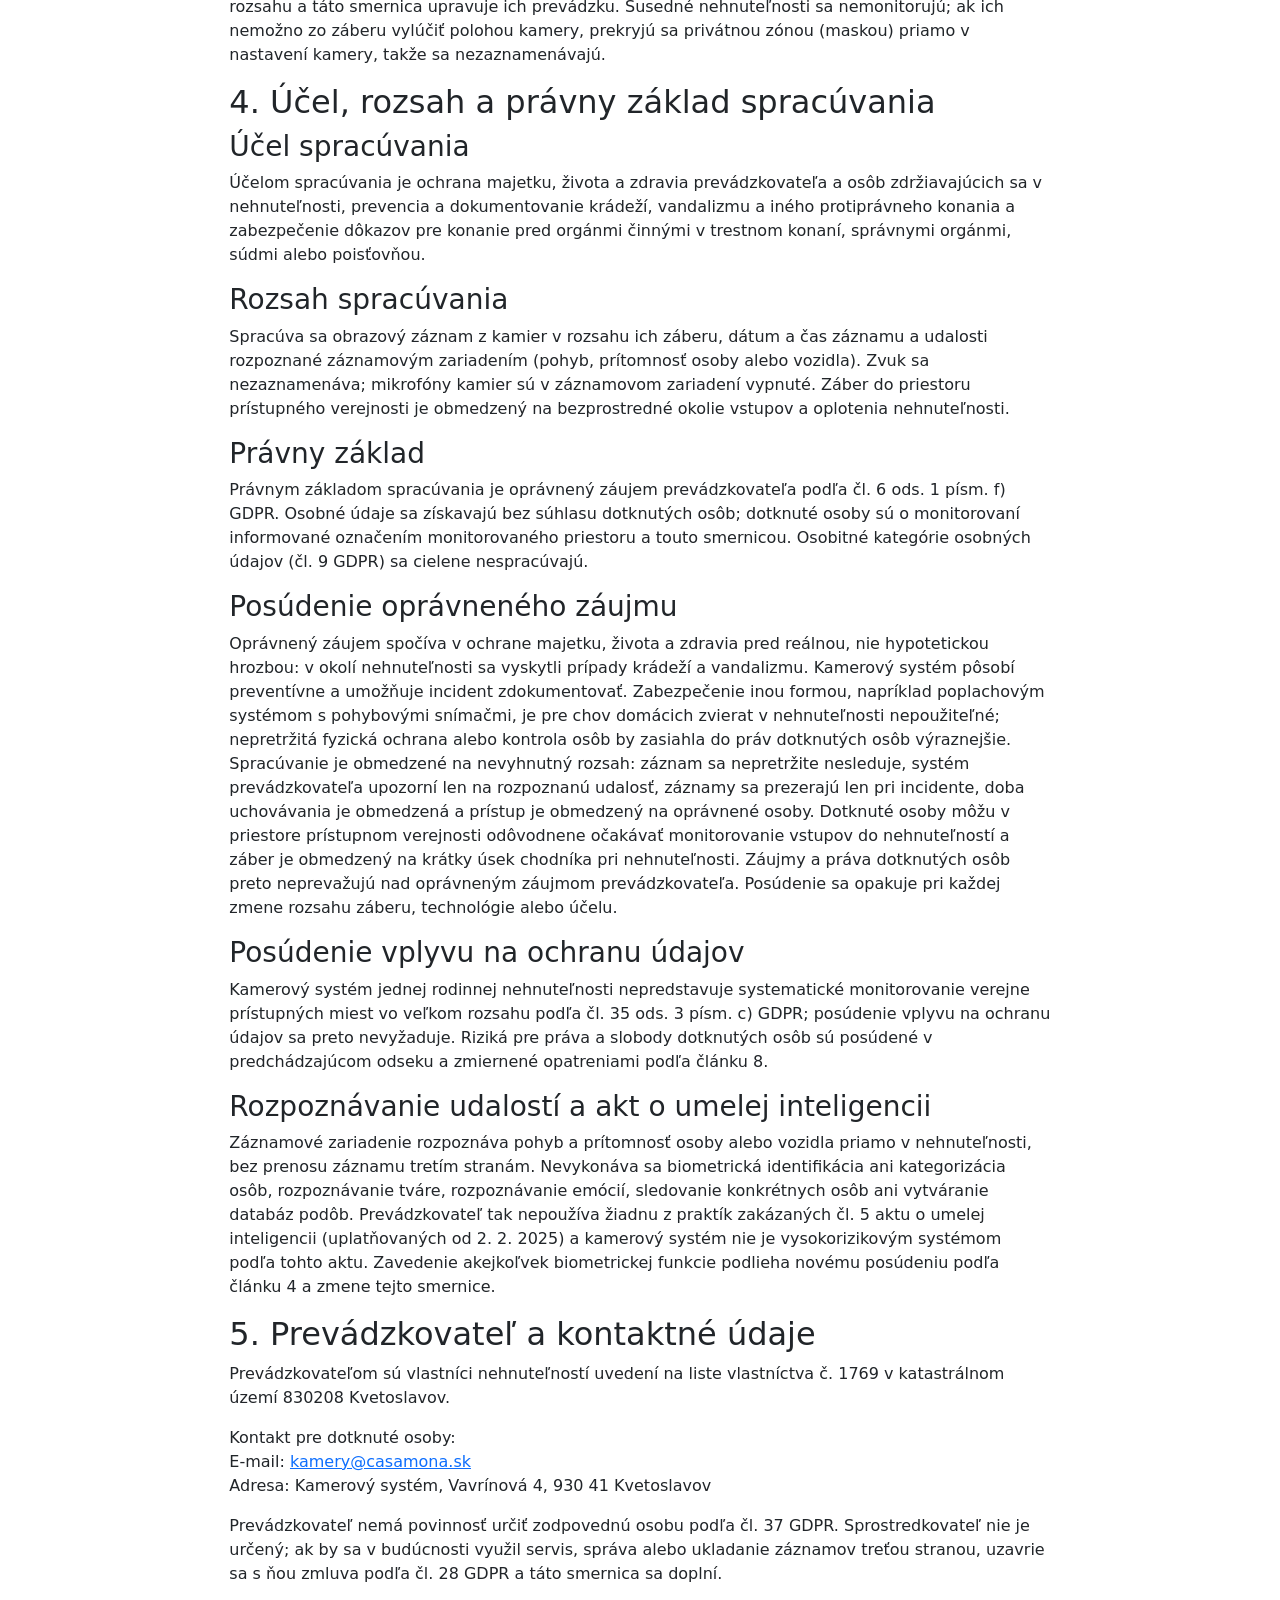
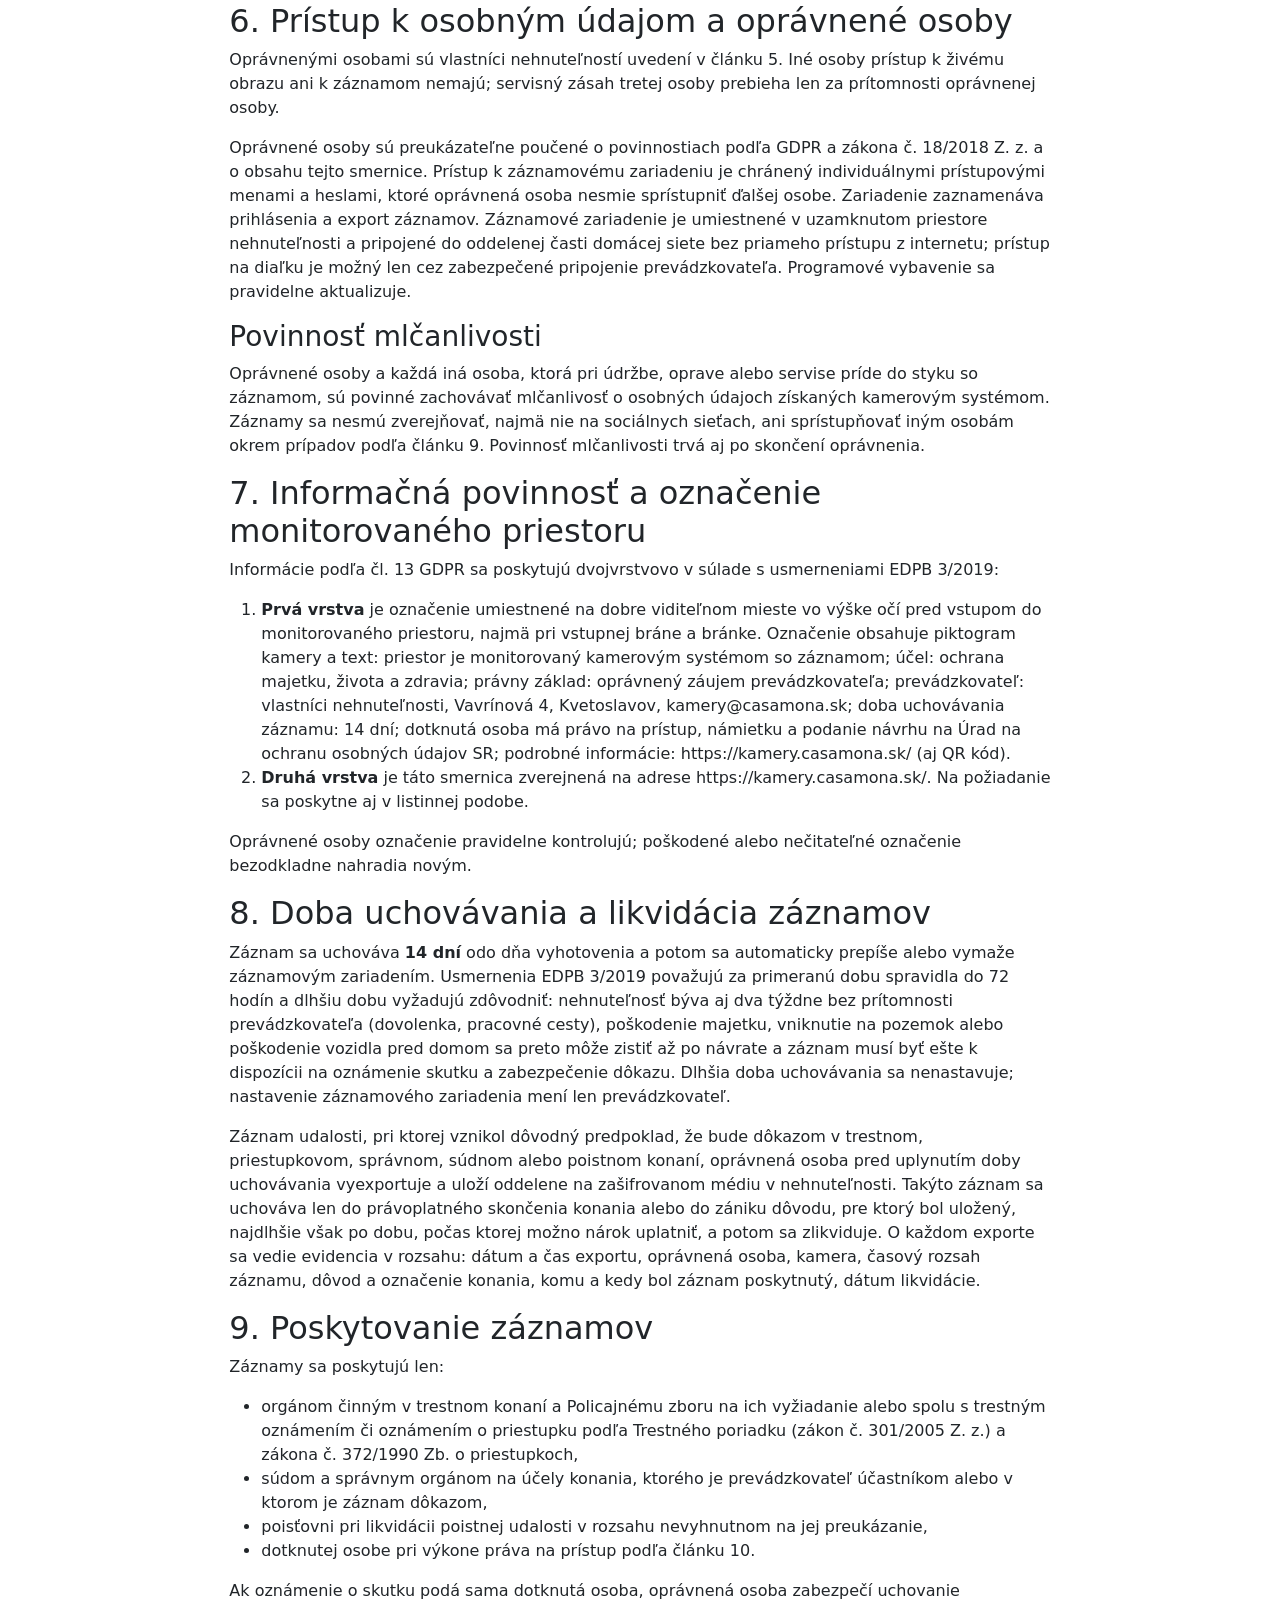
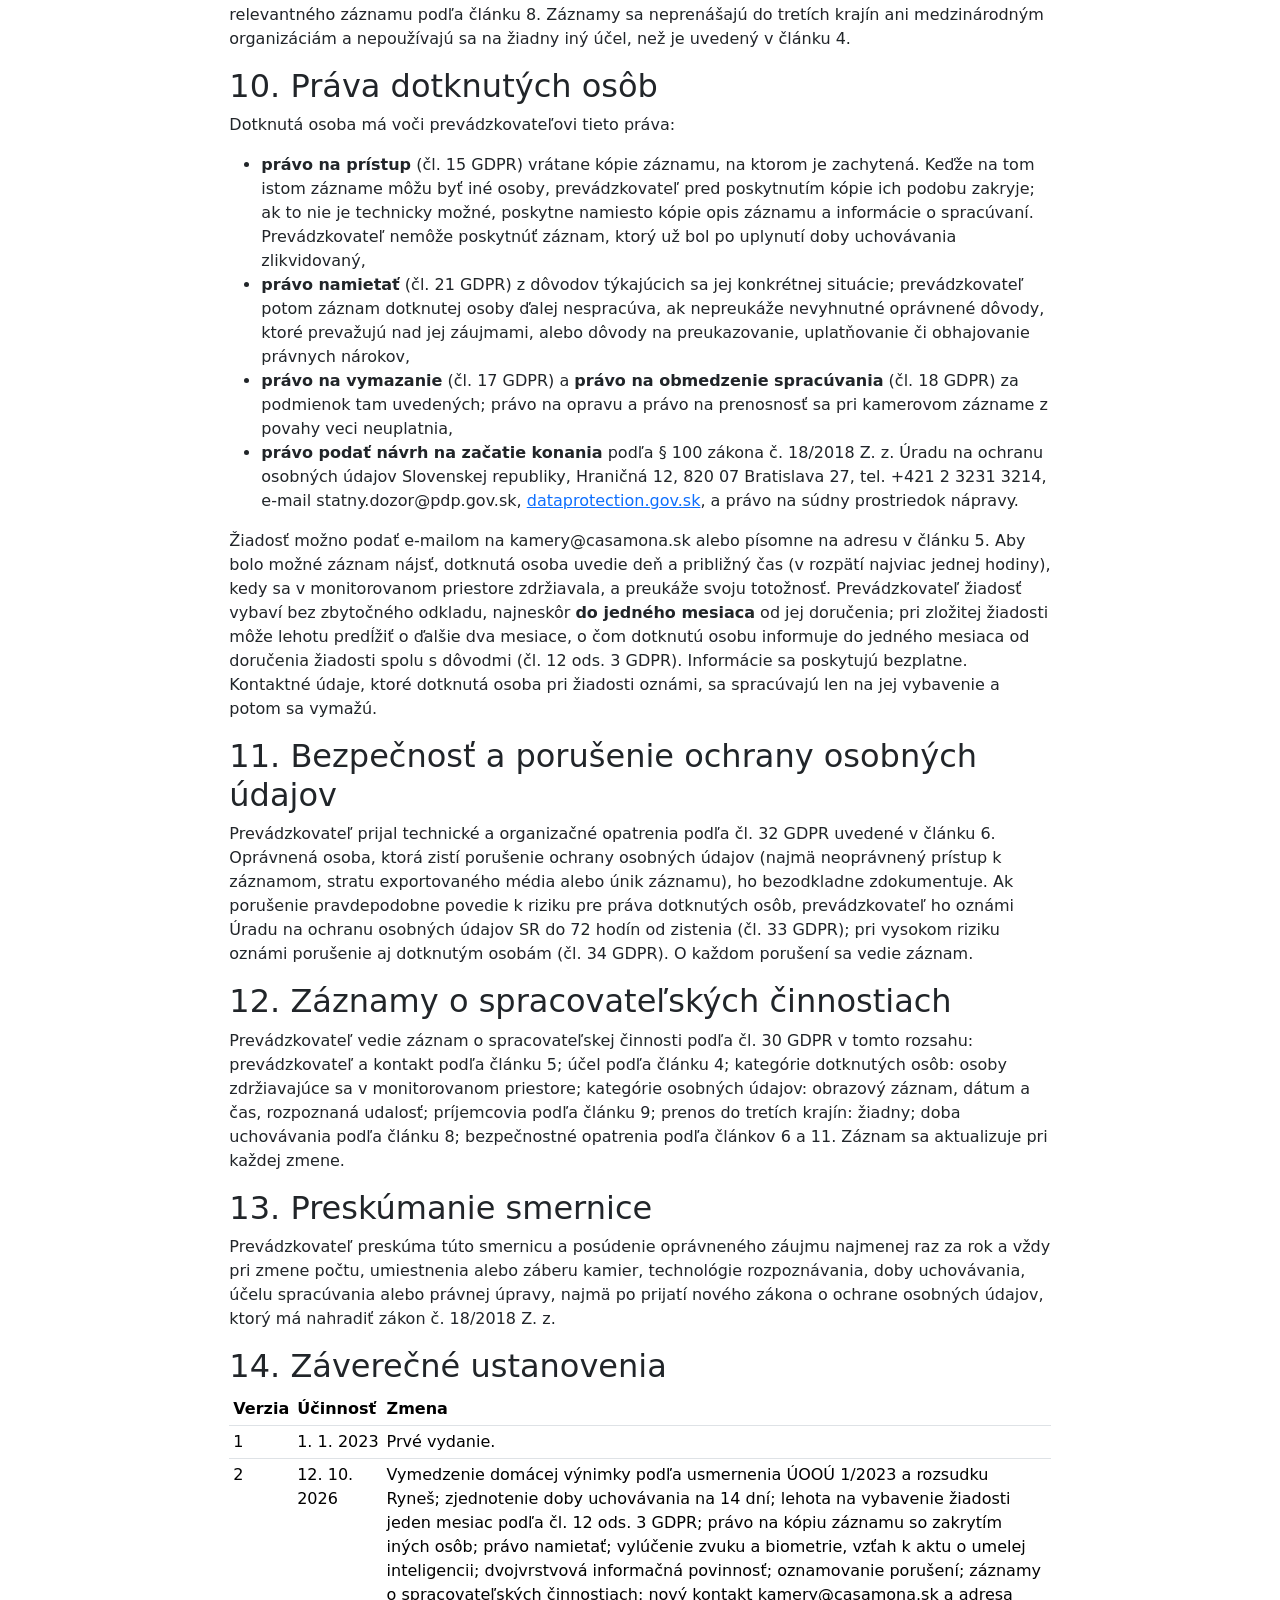
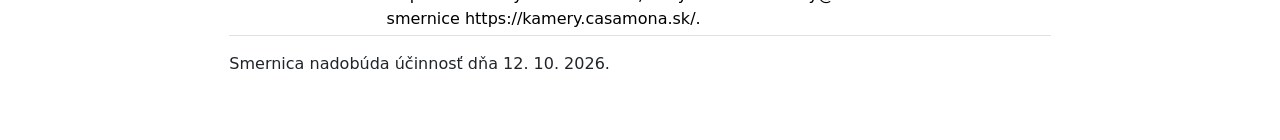
==== commit 0ba896c0: "State that audio is not recorded" ====
--- a/index.html
+++ b/index.html
@@ -80,13 +80,9 @@
 
 <h3>Rozsah spracúvania</h3>
 
-<p>Spracúva sa obrazový a zvukový záznam z kamier v rozsahu ich záberu, dátum a čas záznamu a udalosti rozpoznané
-záznamovým zariadením (pohyb, prítomnosť osoby alebo vozidla). Záber do priestoru prístupného verejnosti je obmedzený na
-bezprostredné okolie vstupov a oplotenia nehnuteľnosti. Zvuk sa zaznamenáva mikrofónom kamery v dosahu niekoľkých metrov
-od nej, teda prakticky len pri vstupoch a oplotení; bežný rozhovor okoloidúcich na chodníku nie je zrozumiteľne
-zachytený. Zvukový záznam slúži výlučne na zdokumentovanie priebehu incidentu (slovné vyhrážky, pokus o vniknutie,
-komunikácia pri bráne) a nepoužíva sa na nič iné. Na zvukový záznam dotknuté osoby výslovne upozorňuje označenie
-monitorovaného priestoru.</p>
+<p>Spracúva sa obrazový záznam z kamier v rozsahu ich záberu, dátum a čas záznamu a udalosti rozpoznané záznamovým
+zariadením (pohyb, prítomnosť osoby alebo vozidla). Zvuk sa nezaznamenáva; mikrofóny kamier sú v záznamovom zariadení
+vypnuté. Záber do priestoru prístupného verejnosti je obmedzený na bezprostredné okolie vstupov a oplotenia nehnuteľnosti.</p>
 
 <h3>Právny základ</h3>
 
@@ -102,8 +98,7 @@
 v nehnuteľnosti nepoužiteľné; nepretržitá fyzická ochrana alebo kontrola osôb by zasiahla do práv dotknutých osôb výraznejšie.
 Spracúvanie je obmedzené na nevyhnutný rozsah: záznam sa nepretržite nesleduje, systém prevádzkovateľa upozorní len na
 rozpoznanú udalosť, záznamy sa prezerajú len pri incidente, doba uchovávania je obmedzená a prístup je obmedzený na oprávnené
-osoby. Zvukový záznam je invazívnejší než obraz, preto je obmedzený dosahom mikrofónov na bezprostredné okolie vstupov,
-je uvedený na označení a prevádzkovateľ pri každom preskúmaní smernice posúdi, či je jeho ponechanie naďalej nevyhnutné. Dotknuté osoby môžu v priestore prístupnom verejnosti odôvodnene očakávať monitorovanie vstupov do nehnuteľností
+osoby. Dotknuté osoby môžu v priestore prístupnom verejnosti odôvodnene očakávať monitorovanie vstupov do nehnuteľností
 a záber je obmedzený na krátky úsek chodníka pri nehnuteľnosti. Záujmy a práva dotknutých osôb preto neprevažujú nad
 oprávneným záujmom prevádzkovateľa. Posúdenie sa opakuje pri každej zmene rozsahu záberu, technológie alebo účelu.</p>
 
@@ -157,7 +152,7 @@
 <ol>
 	<li><strong>Prvá vrstva</strong> je označenie umiestnené na dobre viditeľnom mieste vo výške očí pred vstupom do
 	monitorovaného priestoru, najmä pri vstupnej bráne a bránke. Označenie obsahuje piktogram kamery a text: priestor je
-	monitorovaný kamerovým systémom so záznamom obrazu a zvuku; účel: ochrana majetku, života a zdravia; právny základ: oprávnený záujem
+	monitorovaný kamerovým systémom so záznamom; účel: ochrana majetku, života a zdravia; právny základ: oprávnený záujem
 	prevádzkovateľa; prevádzkovateľ: vlastníci nehnuteľnosti, Vavrínová 4, Kvetoslavov, kamery@casamona.sk; doba uchovávania
 	záznamu: 14 dní; dotknutá osoba má právo na prístup, námietku a podanie návrhu na Úrad na ochranu osobných údajov SR;
 	podrobné informácie: https://kamery.casamona.sk/ (aj QR kód).</li>
@@ -254,7 +249,7 @@
 		<tr><td>1</td><td>1. 1. 2023</td><td>Prvé vydanie.</td></tr>
 		<tr><td>2</td><td>12. 10. 2026</td><td>Vymedzenie domácej výnimky podľa usmernenia ÚOOÚ 1/2023 a rozsudku Ryneš;
 		zjednotenie doby uchovávania na 14 dní; lehota na vybavenie žiadosti jeden mesiac podľa čl. 12 ods. 3 GDPR; právo na
-		kópiu záznamu so zakrytím iných osôb; právo namietať; vymedzenie zvukového záznamu, vylúčenie biometrie, vzťah k aktu o umelej inteligencii;
+		kópiu záznamu so zakrytím iných osôb; právo namietať; vylúčenie zvuku a biometrie, vzťah k aktu o umelej inteligencii;
 		dvojvrstvová informačná povinnosť; oznamovanie porušení; záznamy o spracovateľských činnostiach; nový kontakt
 		kamery@casamona.sk a adresa smernice https://kamery.casamona.sk/.</td></tr>
 	</tbody>
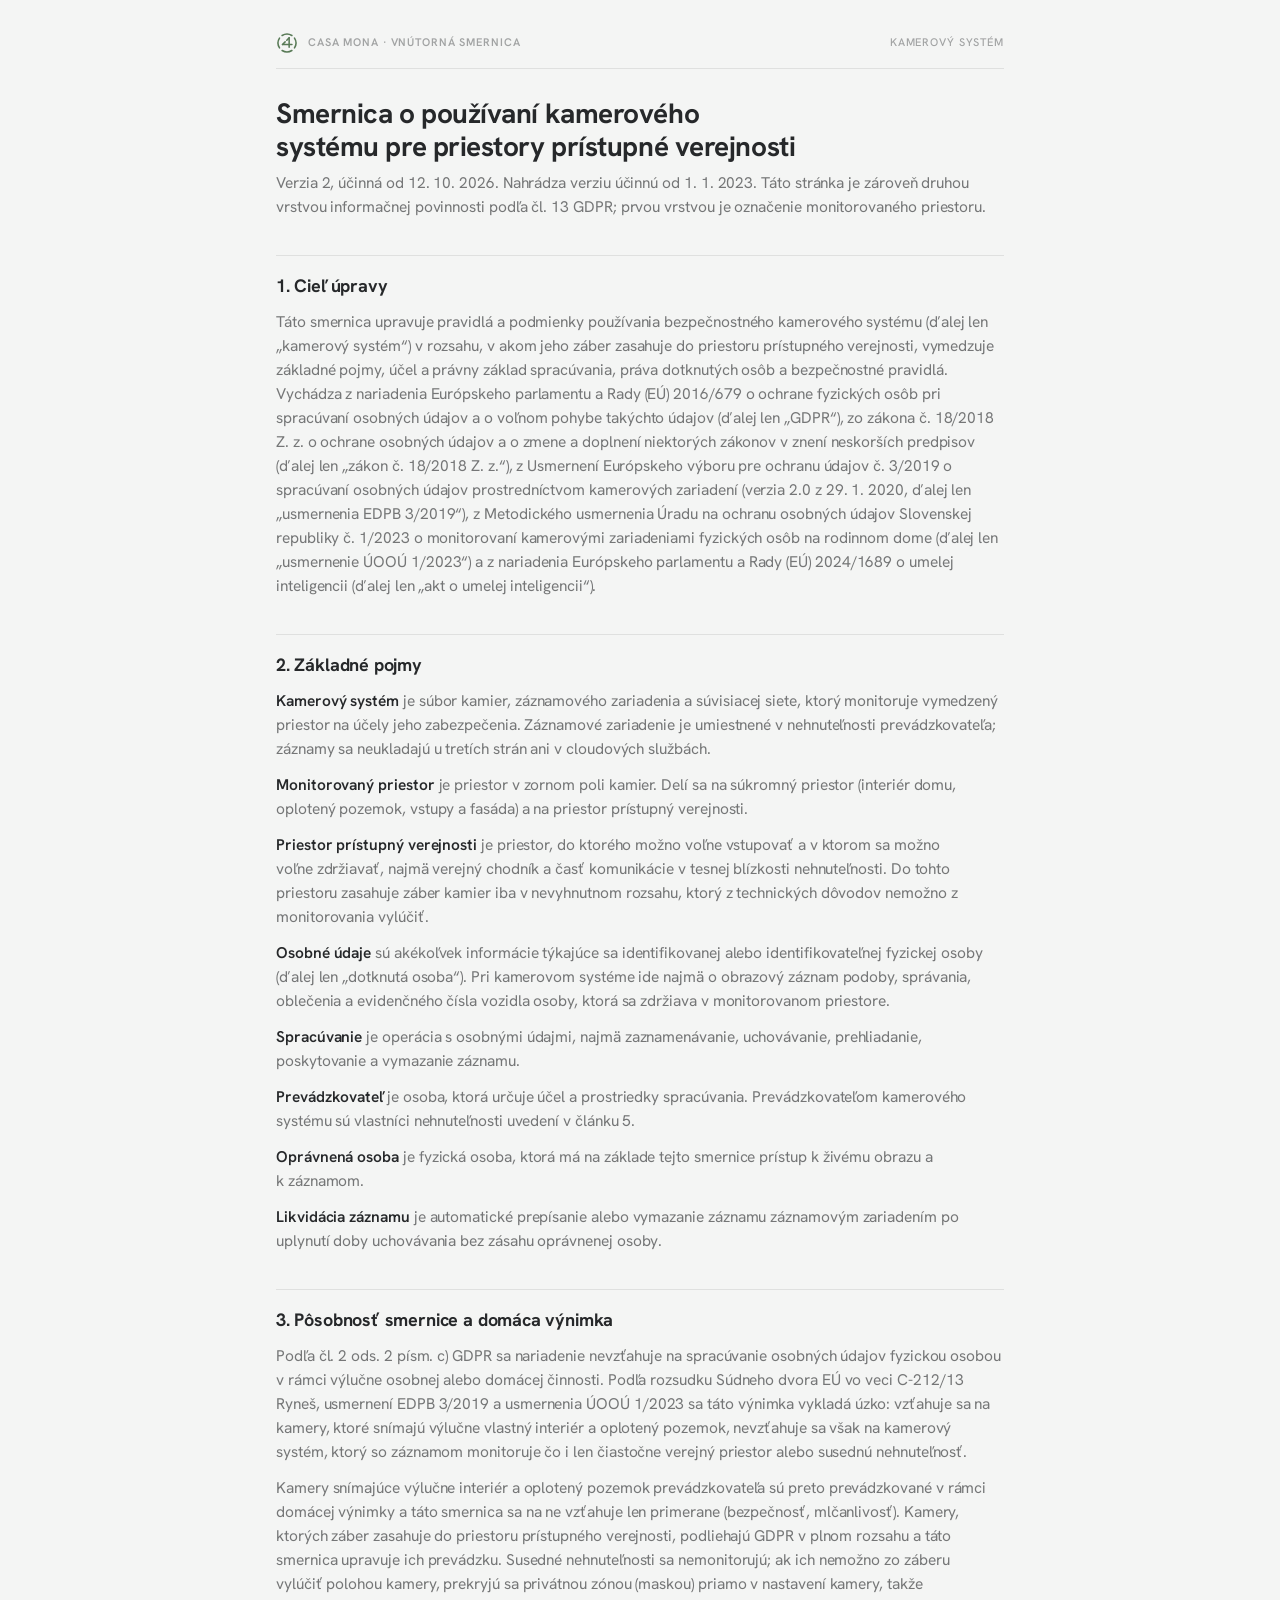
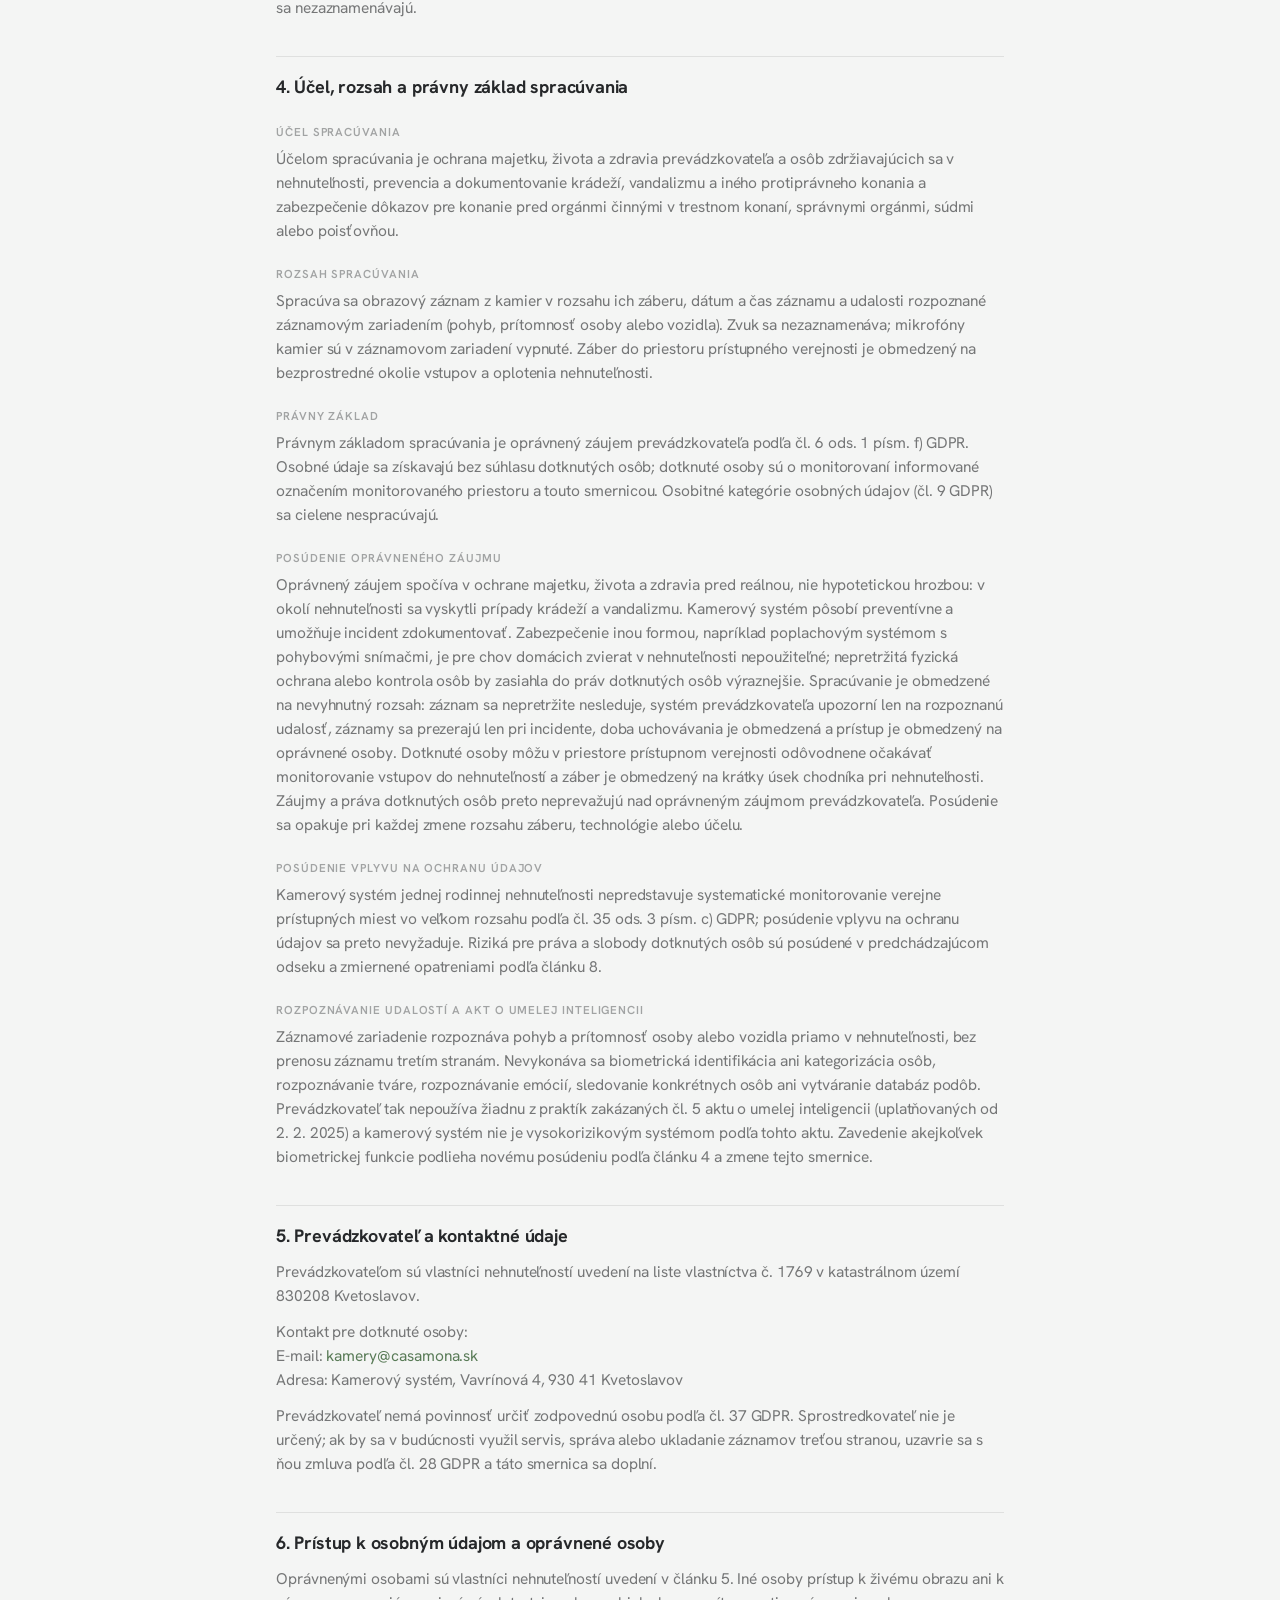
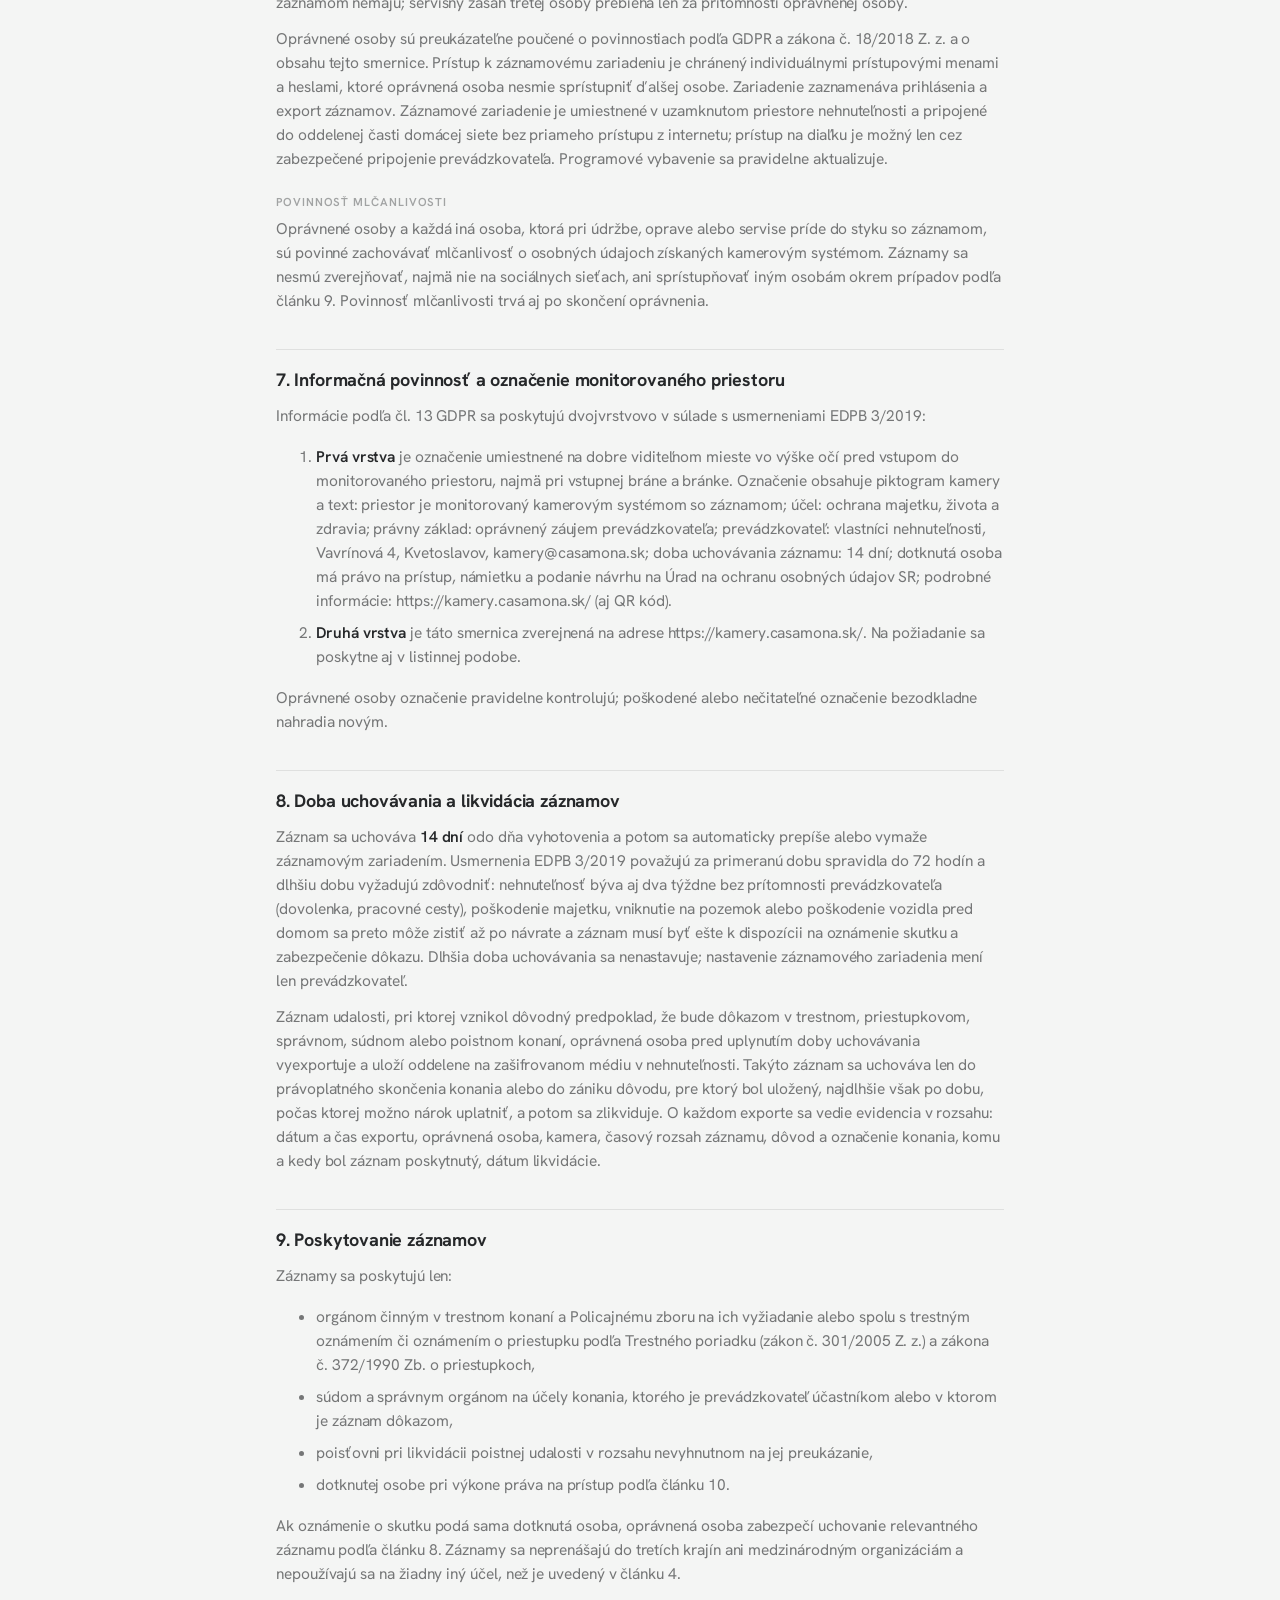
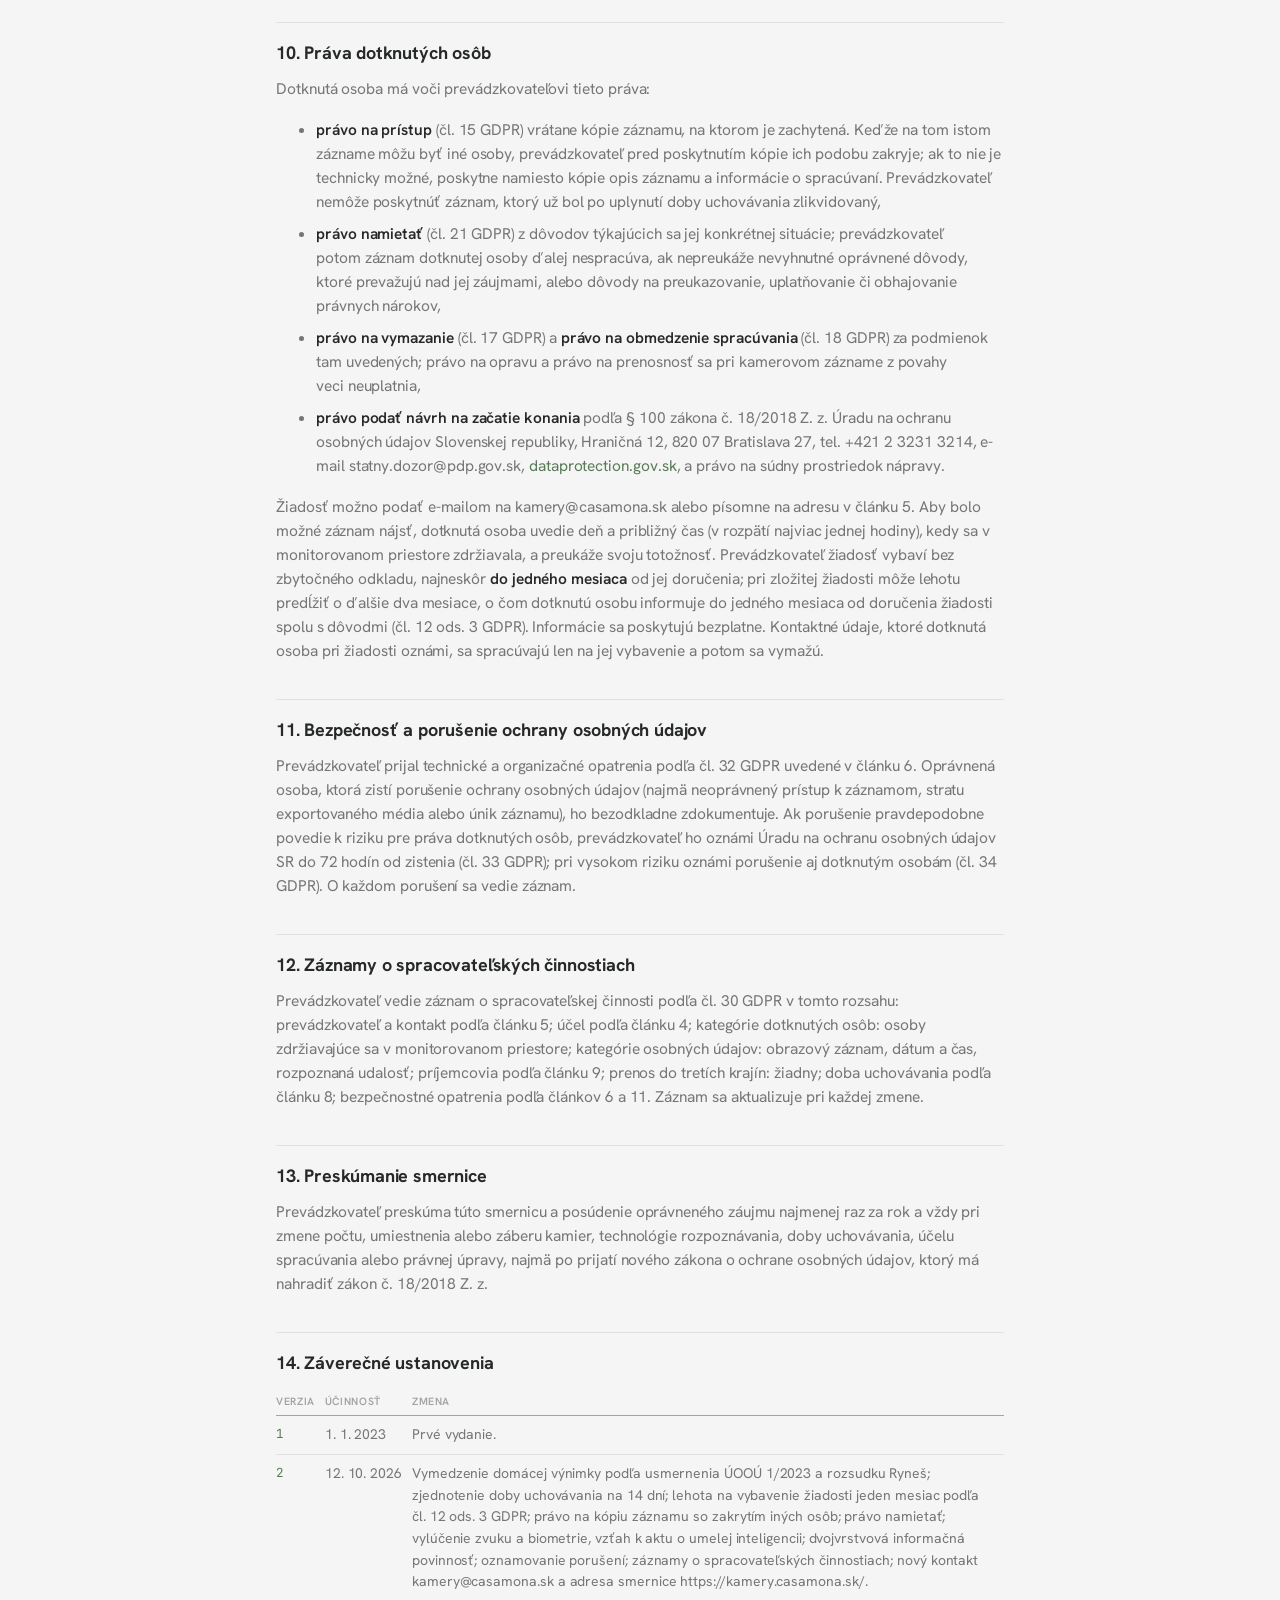
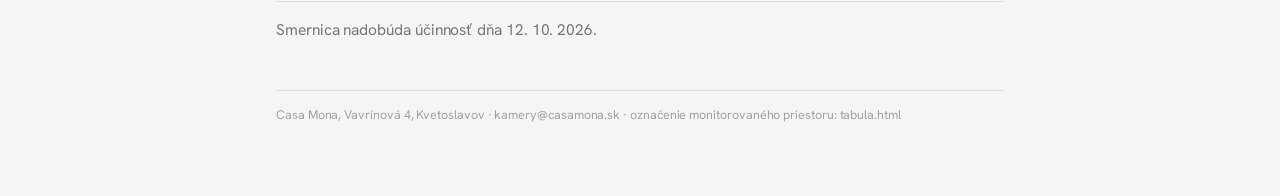
==== commit 75944fa1: "Set the directive and the monitored-area sign in the Casa Mona design system" ====
--- a/index.html
+++ b/index.html
@@ -4,15 +4,18 @@
     <meta charset="utf-8">
     <meta name="viewport" content="width=device-width, initial-scale=1">
     <title>Smernica o používaní kamerového systému pre priestory prístupné verejnosti</title>
-	<link href="https://cdn.jsdelivr.net/npm/bootstrap@5.3.2/dist/css/bootstrap.min.css" rel="stylesheet" integrity="sha384-T3c6CoIi6uLrA9TneNEoa7RxnatzjcDSCmG1MXxSR1GAsXEV/Dwwykc2MPK8M2HN" crossorigin="anonymous">
+    <link rel="stylesheet" href="casa-mona/casa-mona.css">
+    <link rel="stylesheet" href="smernica.css">
   </head>
   <body>
 
-<div class="col-md-8 py-5 px-3 mx-auto">
+<main class="smernica">
+
+<header class="smernica-brand"><svg viewBox="0 0 48 48" aria-hidden="true"><g fill="none" stroke="currentColor" stroke-width="3.38" stroke-linecap="round"><path d="M34.62 40.36A19.5 19.5 0 0 1 13.38 40.36"></path><path d="M7.64 34.62A19.5 19.5 0 0 1 7.64 13.38"></path><path d="M13.38 7.64A19.5 19.5 0 0 1 34.62 7.64"></path><path d="M40.36 13.38A19.5 19.5 0 0 1 40.36 34.62"></path></g><g fill="none" stroke="currentColor" stroke-width="4.68" stroke-linecap="round" stroke-linejoin="round" transform="translate(24 24) scale(0.72) translate(-24 -24)"><path d="M30.5 8.5 23.3 15.7"></path><path d="M18.3 20.7 10.5 28.5"></path><path d="M10.5 28.5H39"></path><path d="M30.5 8.5V37"></path></g></svg><span>Casa Mona · Vnútorná smernica</span><span>Kamerový systém</span></header>
 
 <h1>Smernica o používaní kamerového systému pre priestory prístupné verejnosti</h1>
 
-<p class="text-secondary">Verzia 2, účinná od 12. 10. 2026. Nahrádza verziu účinnú od 1. 1. 2023. Táto stránka je zároveň
+<p class="smernica-meta">Verzia 2, účinná od 12. 10. 2026. Nahrádza verziu účinnú od 1. 1. 2023. Táto stránka je zároveň
 druhou vrstvou informačnej povinnosti podľa čl. 13 GDPR; prvou vrstvou je označenie monitorovaného priestoru.</p>
 
 <h2>1. Cieľ úpravy</h2>
@@ -243,7 +246,7 @@
 
 <h2>14. Záverečné ustanovenia</h2>
 
-<table class="table table-sm">
+<table>
 	<thead><tr><th>Verzia</th><th>Účinnosť</th><th>Zmena</th></tr></thead>
 	<tbody>
 		<tr><td>1</td><td>1. 1. 2023</td><td>Prvé vydanie.</td></tr>
@@ -257,8 +260,8 @@
 
 <p>Smernica nadobúda účinnosť dňa 12. 10. 2026.</p>
 
-</div>
-
-  <script src="https://cdn.jsdelivr.net/npm/bootstrap@5.3.2/dist/js/bootstrap.bundle.min.js" integrity="sha384-C6RzsynM9kWDrMNeT87bh95OGNyZPhcTNXj1NW7RuBCsyN/o0jlpcV8Qyq46cDfL" crossorigin="anonymous"></script>
+<footer class="smernica-footer">Casa Mona, Vavrínová 4, Kvetoslavov · <a href="mailto:kamery@casamona.sk">kamery@casamona.sk</a> · označenie monitorovaného priestoru: <a href="tabula.html">tabula.html</a></footer>
+
+</main>
   </body>
 </html>
--- a/casa-mona/casa-mona.css
+++ b/casa-mona/casa-mona.css
@@ -0,0 +1 @@
+@font-face{font-family:Hanken Grotesk Variable;font-style:normal;font-display:swap;font-weight:100 900;src:url("./pisma/hanken-grotesk-cyrillic-ext-wght-normal.woff2") format("woff2-variations");unicode-range:U+0460-052F,U+1C80-1C8A,U+20B4,U+2DE0-2DFF,U+A640-A69F,U+FE2E-FE2F}@font-face{font-family:Hanken Grotesk Variable;font-style:normal;font-display:swap;font-weight:100 900;src:url("./pisma/hanken-grotesk-vietnamese-wght-normal.woff2") format("woff2-variations");unicode-range:U+0102-0103,U+0110-0111,U+0128-0129,U+0168-0169,U+01A0-01A1,U+01AF-01B0,U+0300-0301,U+0303-0304,U+0308-0309,U+0323,U+0329,U+1EA0-1EF9,U+20AB}@font-face{font-family:Hanken Grotesk Variable;font-style:normal;font-display:swap;font-weight:100 900;src:url("./pisma/hanken-grotesk-latin-ext-wght-normal.woff2") format("woff2-variations");unicode-range:U+0100-02BA,U+02BD-02C5,U+02C7-02CC,U+02CE-02D7,U+02DD-02FF,U+0304,U+0308,U+0329,U+1D00-1DBF,U+1E00-1E9F,U+1EF2-1EFF,U+2020,U+20A0-20AB,U+20AD-20C0,U+2113,U+2C60-2C7F,U+A720-A7FF}@font-face{font-family:Hanken Grotesk Variable;font-style:normal;font-display:swap;font-weight:100 900;src:url("./pisma/hanken-grotesk-latin-wght-normal.woff2") format("woff2-variations");unicode-range:U+0000-00FF,U+0131,U+0152-0153,U+02BB-02BC,U+02C6,U+02DA,U+02DC,U+0304,U+0308,U+0329,U+2000-206F,U+20AC,U+2122,U+2191,U+2193,U+2212,U+2215,U+FEFF,U+FFFD}@font-face{font-family:Hanken Grotesk;font-style:normal;font-display:swap;font-weight:100 900;src:url("./pisma/hanken-grotesk-cyrillic-ext-wght-normal.woff2") format("woff2-variations");unicode-range:U+0460-052F,U+1C80-1C8A,U+20B4,U+2DE0-2DFF,U+A640-A69F,U+FE2E-FE2F}@font-face{font-family:Hanken Grotesk;font-style:normal;font-display:swap;font-weight:100 900;src:url("./pisma/hanken-grotesk-vietnamese-wght-normal.woff2") format("woff2-variations");unicode-range:U+0102-0103,U+0110-0111,U+0128-0129,U+0168-0169,U+01A0-01A1,U+01AF-01B0,U+0300-0301,U+0303-0304,U+0308-0309,U+0323,U+0329,U+1EA0-1EF9,U+20AB}@font-face{font-family:Hanken Grotesk;font-style:normal;font-display:swap;font-weight:100 900;src:url("./pisma/hanken-grotesk-latin-ext-wght-normal.woff2") format("woff2-variations");unicode-range:U+0100-02BA,U+02BD-02C5,U+02C7-02CC,U+02CE-02D7,U+02DD-02FF,U+0304,U+0308,U+0329,U+1D00-1DBF,U+1E00-1E9F,U+1EF2-1EFF,U+2020,U+20A0-20AB,U+20AD-20C0,U+2113,U+2C60-2C7F,U+A720-A7FF}@font-face{font-family:Hanken Grotesk;font-style:normal;font-display:swap;font-weight:100 900;src:url("./pisma/hanken-grotesk-latin-wght-normal.woff2") format("woff2-variations");unicode-range:U+0000-00FF,U+0131,U+0152-0153,U+02BB-02BC,U+02C6,U+02DA,U+02DC,U+0304,U+0308,U+0329,U+2000-206F,U+20AC,U+2122,U+2191,U+2193,U+2212,U+2215,U+FEFF,U+FFFD}@font-face{font-family:JetBrains Mono Variable;font-style:normal;font-display:swap;font-weight:100 800;src:url("./pisma/jetbrains-mono-cyrillic-ext-wght-normal.woff2") format("woff2-variations");unicode-range:U+0460-052F,U+1C80-1C8A,U+20B4,U+2DE0-2DFF,U+A640-A69F,U+FE2E-FE2F}@font-face{font-family:JetBrains Mono Variable;font-style:normal;font-display:swap;font-weight:100 800;src:url("./pisma/jetbrains-mono-cyrillic-wght-normal.woff2") format("woff2-variations");unicode-range:U+0301,U+0400-045F,U+0490-0491,U+04B0-04B1,U+2116}@font-face{font-family:JetBrains Mono Variable;font-style:normal;font-display:swap;font-weight:100 800;src:url("./pisma/jetbrains-mono-greek-wght-normal.woff2") format("woff2-variations");unicode-range:U+0370-0377,U+037A-037F,U+0384-038A,U+038C,U+038E-03A1,U+03A3-03FF}@font-face{font-family:JetBrains Mono Variable;font-style:normal;font-display:swap;font-weight:100 800;src:url("./pisma/jetbrains-mono-vietnamese-wght-normal.woff2") format("woff2-variations");unicode-range:U+0102-0103,U+0110-0111,U+0128-0129,U+0168-0169,U+01A0-01A1,U+01AF-01B0,U+0300-0301,U+0303-0304,U+0308-0309,U+0323,U+0329,U+1EA0-1EF9,U+20AB}@font-face{font-family:JetBrains Mono Variable;font-style:normal;font-display:swap;font-weight:100 800;src:url("./pisma/jetbrains-mono-latin-ext-wght-normal.woff2") format("woff2-variations");unicode-range:U+0100-02BA,U+02BD-02C5,U+02C7-02CC,U+02CE-02D7,U+02DD-02FF,U+0304,U+0308,U+0329,U+1D00-1DBF,U+1E00-1E9F,U+1EF2-1EFF,U+2020,U+20A0-20AB,U+20AD-20C0,U+2113,U+2C60-2C7F,U+A720-A7FF}@font-face{font-family:JetBrains Mono Variable;font-style:normal;font-display:swap;font-weight:100 800;src:url("./pisma/jetbrains-mono-latin-wght-normal.woff2") format("woff2-variations");unicode-range:U+0000-00FF,U+0131,U+0152-0153,U+02BB-02BC,U+02C6,U+02DA,U+02DC,U+0304,U+0308,U+0329,U+2000-206F,U+20AC,U+2122,U+2191,U+2193,U+2212,U+2215,U+FEFF,U+FFFD}@font-face{font-family:JetBrains Mono;font-style:normal;font-display:swap;font-weight:100 800;src:url("./pisma/jetbrains-mono-cyrillic-ext-wght-normal.woff2") format("woff2-variations");unicode-range:U+0460-052F,U+1C80-1C8A,U+20B4,U+2DE0-2DFF,U+A640-A69F,U+FE2E-FE2F}@font-face{font-family:JetBrains Mono;font-style:normal;font-display:swap;font-weight:100 800;src:url("./pisma/jetbrains-mono-cyrillic-wght-normal.woff2") format("woff2-variations");unicode-range:U+0301,U+0400-045F,U+0490-0491,U+04B0-04B1,U+2116}@font-face{font-family:JetBrains Mono;font-style:normal;font-display:swap;font-weight:100 800;src:url("./pisma/jetbrains-mono-greek-wght-normal.woff2") format("woff2-variations");unicode-range:U+0370-0377,U+037A-037F,U+0384-038A,U+038C,U+038E-03A1,U+03A3-03FF}@font-face{font-family:JetBrains Mono;font-style:normal;font-display:swap;font-weight:100 800;src:url("./pisma/jetbrains-mono-vietnamese-wght-normal.woff2") format("woff2-variations");unicode-range:U+0102-0103,U+0110-0111,U+0128-0129,U+0168-0169,U+01A0-01A1,U+01AF-01B0,U+0300-0301,U+0303-0304,U+0308-0309,U+0323,U+0329,U+1EA0-1EF9,U+20AB}@font-face{font-family:JetBrains Mono;font-style:normal;font-display:swap;font-weight:100 800;src:url("./pisma/jetbrains-mono-latin-ext-wght-normal.woff2") format("woff2-variations");unicode-range:U+0100-02BA,U+02BD-02C5,U+02C7-02CC,U+02CE-02D7,U+02DD-02FF,U+0304,U+0308,U+0329,U+1D00-1DBF,U+1E00-1E9F,U+1EF2-1EFF,U+2020,U+20A0-20AB,U+20AD-20C0,U+2113,U+2C60-2C7F,U+A720-A7FF}@font-face{font-family:JetBrains Mono;font-style:normal;font-display:swap;font-weight:100 800;src:url("./pisma/jetbrains-mono-latin-wght-normal.woff2") format("woff2-variations");unicode-range:U+0000-00FF,U+0131,U+0152-0153,U+02BB-02BC,U+02C6,U+02DA,U+02DC,U+0304,U+0308,U+0329,U+2000-206F,U+20AC,U+2122,U+2191,U+2193,U+2212,U+2215,U+FEFF,U+FFFD}@font-face{font-family:Montserrat Variable;font-style:normal;font-display:swap;font-weight:100 900;src:url("./pisma/montserrat-cyrillic-ext-wght-normal.woff2") format("woff2-variations");unicode-range:U+0460-052F,U+1C80-1C8A,U+20B4,U+2DE0-2DFF,U+A640-A69F,U+FE2E-FE2F}@font-face{font-family:Montserrat Variable;font-style:normal;font-display:swap;font-weight:100 900;src:url("./pisma/montserrat-cyrillic-wght-normal.woff2") format("woff2-variations");unicode-range:U+0301,U+0400-045F,U+0490-0491,U+04B0-04B1,U+2116}@font-face{font-family:Montserrat Variable;font-style:normal;font-display:swap;font-weight:100 900;src:url("./pisma/montserrat-vietnamese-wght-normal.woff2") format("woff2-variations");unicode-range:U+0102-0103,U+0110-0111,U+0128-0129,U+0168-0169,U+01A0-01A1,U+01AF-01B0,U+0300-0301,U+0303-0304,U+0308-0309,U+0323,U+0329,U+1EA0-1EF9,U+20AB}@font-face{font-family:Montserrat Variable;font-style:normal;font-display:swap;font-weight:100 900;src:url("./pisma/montserrat-latin-ext-wght-normal.woff2") format("woff2-variations");unicode-range:U+0100-02BA,U+02BD-02C5,U+02C7-02CC,U+02CE-02D7,U+02DD-02FF,U+0304,U+0308,U+0329,U+1D00-1DBF,U+1E00-1E9F,U+1EF2-1EFF,U+2020,U+20A0-20AB,U+20AD-20C0,U+2113,U+2C60-2C7F,U+A720-A7FF}@font-face{font-family:Montserrat Variable;font-style:normal;font-display:swap;font-weight:100 900;src:url("./pisma/montserrat-latin-wght-normal.woff2") format("woff2-variations");unicode-range:U+0000-00FF,U+0131,U+0152-0153,U+02BB-02BC,U+02C6,U+02DA,U+02DC,U+0304,U+0308,U+0329,U+2000-206F,U+20AC,U+2122,U+2191,U+2193,U+2212,U+2215,U+FEFF,U+FFFD}@font-face{font-family:Montserrat;font-style:normal;font-display:swap;font-weight:100 900;src:url("./pisma/montserrat-cyrillic-ext-wght-normal.woff2") format("woff2-variations");unicode-range:U+0460-052F,U+1C80-1C8A,U+20B4,U+2DE0-2DFF,U+A640-A69F,U+FE2E-FE2F}@font-face{font-family:Montserrat;font-style:normal;font-display:swap;font-weight:100 900;src:url("./pisma/montserrat-cyrillic-wght-normal.woff2") format("woff2-variations");unicode-range:U+0301,U+0400-045F,U+0490-0491,U+04B0-04B1,U+2116}@font-face{font-family:Montserrat;font-style:normal;font-display:swap;font-weight:100 900;src:url("./pisma/montserrat-vietnamese-wght-normal.woff2") format("woff2-variations");unicode-range:U+0102-0103,U+0110-0111,U+0128-0129,U+0168-0169,U+01A0-01A1,U+01AF-01B0,U+0300-0301,U+0303-0304,U+0308-0309,U+0323,U+0329,U+1EA0-1EF9,U+20AB}@font-face{font-family:Montserrat;font-style:normal;font-display:swap;font-weight:100 900;src:url("./pisma/montserrat-latin-ext-wght-normal.woff2") format("woff2-variations");unicode-range:U+0100-02BA,U+02BD-02C5,U+02C7-02CC,U+02CE-02D7,U+02DD-02FF,U+0304,U+0308,U+0329,U+1D00-1DBF,U+1E00-1E9F,U+1EF2-1EFF,U+2020,U+20A0-20AB,U+20AD-20C0,U+2113,U+2C60-2C7F,U+A720-A7FF}@font-face{font-family:Montserrat;font-style:normal;font-display:swap;font-weight:100 900;src:url("./pisma/montserrat-latin-wght-normal.woff2") format("woff2-variations");unicode-range:U+0000-00FF,U+0131,U+0152-0153,U+02BB-02BC,U+02C6,U+02DA,U+02DC,U+0304,U+0308,U+0329,U+2000-206F,U+20AC,U+2122,U+2191,U+2193,U+2212,U+2215,U+FEFF,U+FFFD}:root{--gray-25:#FBFCFB;--gray-50:#F4F5F4;--gray-100:#ECEEEC;--gray-200:#E0E2E0;--gray-300:#C8CBC8;--gray-400:#A7A5A0;--gray-500:#898781;--gray-600:#6B6964;--gray-700:#4E4D49;--gray-800:#37383A;--gray-900:#26282A;--gray-950:#1B1D1F;--ink:#26282A;--accent-200:#D1DFCD;--accent-300:#A6C29F;--accent-400:#7C9F72;--accent:#587A56;--accent-hover:#486A46;--accent-active:#3F5D3E;--accent-700:#354E33;--on-accent:#FFFFFF;--btn-bg:var(--accent);--btn-bg-hover:var(--accent-hover);--btn-bg-active:var(--accent-active);--btn-fg:#FFFFFF;--tint-accent:rgba(88,122,86,.12);--tint-accent-strong:rgba(88,122,86,.22);--state-light:#DE9E33;--state-light-fg:#9C6E1E;--tint-light:rgba(222,158,51,.16);--state-heat:#C24E2E;--tint-heat:rgba(194,78,46,.14);--state-cool:#3E7EB8;--tint-cool:rgba(62,126,184,.13);--state-media:#7E6BAE;--tint-media:rgba(126,107,174,.13);--success:#3F8A5A;--tint-success:rgba(63,138,90,.13);--warning:#C9873B;--warning-fg:#A9701F;--tint-warning:rgba(201,135,59,.15);--danger:#C2453A;--tint-danger:rgba(194,69,58,.12);--tint-danger-strong:rgba(194,69,58,.2);--info:#3E7EB8;--tint-info:rgba(62,126,184,.13);--bg-canvas:var(--gray-50);--surface-card:#FFFFFF;--surface-raised:#FFFFFF;--surface-sunken:#E8EAE8;--surface-thumb:#FFFFFF;--surface-nav:#587A56;--nav-fg-1:#FFFFFF;--nav-fg-2:rgba(255,255,255,.82);--nav-fg-3:rgba(255,255,255,.58);--nav-fg-4:rgba(255,255,255,.34);--nav-separator:rgba(255,255,255,.16);--nav-fill-1:rgba(255,255,255,.12);--nav-fill-2:rgba(255,255,255,.2);--nav-fill-3:rgba(255,255,255,.28);--fg-1:var(--ink);--fg-2:rgba(38,40,42,.62);--fg-3:rgba(38,40,42,.4);--fg-4:rgba(38,40,42,.24);--separator:rgba(38,40,42,.1);--fill-1:rgba(38,40,42,.05);--fill-2:rgba(38,40,42,.08);--fill-3:rgba(38,40,42,.13);--stroke-card:rgba(38,40,42,.24);--bars-off:var(--gray-500);--material-bar:rgba(244,245,244,.84);--scrim:rgba(21,22,24,.4);--knob:#FFFFFF}[data-theme=dark]{--ink:#F2F1EF;--accent:#7FA477;--accent-hover:#8DB285;--accent-active:#719664;--tint-accent:rgba(127,164,119,.18);--tint-accent-strong:rgba(127,164,119,.3);--btn-bg:var(--accent);--btn-bg-hover:var(--accent-hover);--btn-bg-active:var(--accent-active);--btn-fg:#1D1E1D;--state-light:#E8B04C;--state-light-fg:#E8B04C;--tint-light:rgba(232,176,76,.2);--state-heat:#D6603C;--tint-heat:rgba(214,96,60,.2);--state-cool:#5FA3DE;--tint-cool:rgba(95,163,222,.18);--state-media:#9887C6;--tint-media:rgba(152,135,198,.18);--success:#66BB84;--tint-success:rgba(102,187,132,.16);--warning:#DCA452;--warning-fg:#DCA452;--tint-warning:rgba(220,164,82,.18);--danger:#E06B5E;--tint-danger:rgba(224,107,94,.16);--tint-danger-strong:rgba(224,107,94,.28);--info:#5FA3DE;--tint-info:rgba(95,163,222,.18);--bg-canvas:#1D1E1D;--surface-card:#262726;--surface-raised:#303130;--surface-sunken:#171817;--surface-thumb:#3D3E3C;--surface-nav:#191A19;--nav-fg-1:#F2F1EF;--nav-fg-2:rgba(242,241,239,.64);--nav-fg-3:rgba(242,241,239,.42);--nav-fg-4:rgba(242,241,239,.26);--nav-separator:rgba(242,241,239,.12);--nav-fill-1:rgba(242,241,239,.06);--nav-fill-2:rgba(242,241,239,.1);--nav-fill-3:rgba(242,241,239,.15);--fg-1:#F2F1EF;--fg-2:rgba(242,241,239,.64);--fg-3:rgba(242,241,239,.42);--fg-4:rgba(242,241,239,.26);--separator:rgba(242,241,239,.12);--fill-1:rgba(242,241,239,.06);--fill-2:rgba(242,241,239,.1);--fill-3:rgba(242,241,239,.15);--stroke-card:rgba(242,241,239,.08);--bars-off:var(--gray-400);--material-bar:rgba(29,30,29,.78);--scrim:rgba(0,0,0,.5);--knob:#F2F1EF}:root{--font-ui:"Hanken Grotesk",-apple-system,BlinkMacSystemFont,"Segoe UI",sans-serif;--font-mono:"JetBrains Mono",ui-monospace,SFMono-Regular,Menlo,monospace;--font-panel:"Montserrat",var(--font-ui);--text-hero:56px;--text-large-title:34px;--text-title1:28px;--text-title2:22px;--text-title3:20px;--text-headline:17px;--text-body:17px;--text-callout:16px;--text-subhead:15px;--text-footnote:13px;--text-caption:12px;--text-caption2:11px;--text-tile-name:14px;--text-tile-state:12px;--lh-hero:1.04;--lh-large-title:1.18;--lh-title1:1.2;--lh-title2:1.25;--lh-title3:1.3;--lh-headline:1.3;--lh-body:1.45;--ls-hero:-.022em;--ls-large-title:-.016em;--ls-title1:-.014em;--ls-title2:-.012em;--ls-title3:-.01em;--ls-headline:-.006em;--ls-body:-.004em;--ls-label:.06em;--w-light:300;--w-regular:400;--w-medium:500;--w-semibold:600;--w-bold:700}:root{--sp-2:2px;--sp-4:4px;--sp-8:8px;--sp-12:12px;--sp-16:16px;--sp-20:20px;--sp-24:24px;--sp-32:32px;--sp-40:40px;--sp-48:48px;--sp-64:64px;--h-control-sm:32px;--h-control-md:40px;--h-control-lg:50px;--page-max:1200px}:root{--r-8:8px;--r-10:10px;--r-12:12px;--r-16:16px;--r-20:20px;--r-28:28px;--r-full:999px;--radius-control:10px;--radius-tile:14px;--radius-card:16px;--radius-sheet:24px;--radius-chip:999px}:root{--shadow-1:0 1px 2px rgba(21,22,24,.03),0 4px 14px rgba(21,22,24,.05);--shadow-2:0 2px 8px rgba(21,22,24,.07),0 12px 32px rgba(21,22,24,.12);--shadow-knob:0 1px 2px rgba(21,22,24,.16),0 3px 8px rgba(21,22,24,.12)}[data-theme=dark]{--shadow-1:0 1px 2px rgba(0,0,0,.28),0 4px 14px rgba(0,0,0,.3);--shadow-2:0 2px 8px rgba(0,0,0,.38),0 12px 32px rgba(0,0,0,.46);--shadow-knob:0 1px 2px rgba(0,0,0,.4),0 3px 8px rgba(0,0,0,.3)}:root{--ease-out:cubic-bezier(.25,1,.5,1);--ease-in-out:cubic-bezier(.45,0,.15,1);--ease-sheet:cubic-bezier(.32,.72,0,1);--t-fast:.12s;--t-base:.2s;--t-slow:.32s;--t-sheet:.48s;--press-scale:.97;--blur-material:saturate(1.8) blur(20px)}*,*:before,*:after{box-sizing:border-box}body{margin:0;font-family:var(--font-ui);font-size:var(--text-body);line-height:var(--lh-body);letter-spacing:var(--ls-body);background:var(--bg-canvas);color:var(--fg-1);-webkit-font-smoothing:antialiased;text-rendering:optimizeLegibility}a{color:var(--accent);text-decoration:none}a:hover{color:var(--accent-hover)}input::placeholder{color:var(--fg-3)}.no-scrollbar{scrollbar-width:none;-ms-overflow-style:none}.no-scrollbar::-webkit-scrollbar{display:none}::selection{background:var(--tint-accent-strong)}doc-page{--bg-canvas:#FFFFFF;--surface-card:#FFFFFF;--surface-raised:#FFFFFF;--surface-sunken:#F4F5F4;--surface-thumb:#FFFFFF;--material-bar:#FFFFFF}@media print{:root{--bg-canvas:#FFFFFF;--surface-card:#FFFFFF;--surface-raised:#FFFFFF;--surface-sunken:#F4F5F4;--material-bar:#FFFFFF}}.cm-button{--cm-button-bg:var(--btn-bg);--cm-button-hover:var(--btn-bg-hover);--cm-button-active:var(--btn-bg-active);--cm-button-fg:var(--btn-fg);display:inline-flex;align-items:center;justify-content:center;gap:7px;height:44px;padding:0 18px;border:none;border-radius:var(--radius-control);background:var(--cm-button-bg);color:var(--cm-button-fg);font-family:var(--font-ui);font-size:15px;font-weight:600;letter-spacing:-.006em;line-height:1;cursor:pointer;transition:background var(--t-fast) var(--ease-out),transform var(--t-fast) var(--ease-out)}.cm-button[data-size=sm]{padding:0 14px;font-size:13px;gap:6px}.cm-button[data-size=lg]{height:50px;padding:0 22px;font-size:17px;gap:8px}.cm-button svg{display:inline-flex;width:17px;height:17px;flex:none}.cm-button[data-size=sm] svg{width:15px;height:15px}.cm-button[data-size=lg] svg{width:19px;height:19px}.cm-button svg[data-icon=""]{display:none}.cm-button[data-variant=plain],.cm-button[data-variant=destructive]{--cm-button-bg:transparent;--cm-button-hover:var(--fill-1);--cm-button-active:var(--fill-2);--cm-button-fg:var(--accent)}.cm-button[data-variant=neutral]{--cm-button-bg:var(--fill-2);--cm-button-hover:var(--fill-3);--cm-button-active:var(--fill-3);--cm-button-fg:var(--fg-1)}.cm-button[data-variant=destructive]{--cm-button-fg:var(--danger);border:1px solid var(--danger)}.cm-button[data-full-width=true]{display:flex;width:100%}.cm-button:disabled{opacity:.4;cursor:default}.cm-button:not(:disabled):hover{background:var(--cm-button-hover)}.cm-button:not(:disabled):active{background:var(--cm-button-active)}.cm-button:not(:disabled):not([data-full-width=true]):active{transform:scale(var(--press-scale))}.cm-button:focus-visible{outline:2px solid var(--accent);outline-offset:3px}.cm-icon-button{display:inline-flex;align-items:center;justify-content:center;width:44px;height:44px;flex:none;border:none;border-radius:var(--radius-control);background:var(--fill-1);color:var(--fg-2);cursor:pointer;transition:background var(--t-fast) var(--ease-out),transform var(--t-fast) var(--ease-out)}.cm-icon-button svg{width:19px;height:19px;flex:none}.cm-icon-button[data-size=sm] svg{width:16px;height:16px}.cm-icon-button[data-size=lg]{width:48px;height:48px}.cm-icon-button[data-size=lg] svg{width:22px;height:22px}.cm-icon-button[data-variant=ghost]{background:transparent}.cm-icon-button:not(:disabled):hover{background:var(--fill-2)}.cm-icon-button:not(:disabled):active{transform:scale(var(--press-scale))}.cm-icon-button:disabled{opacity:.4;cursor:default}.cm-icon-button:focus-visible{outline:2px solid var(--accent);outline-offset:3px}.cm-camera-player,.cm-camera-viewer{background:#000;color:#fff;border-radius:var(--radius-card);overflow:hidden;font-family:var(--font-ui)}.cm-camera-image{position:relative;aspect-ratio:16/9}.cm-camera-placeholder{position:absolute;inset:0;display:grid;place-items:center;color:#ffffff47;font-size:13px}.cm-camera-top{position:absolute;inset-inline:0;inset-block-start:0;display:flex;align-items:center;gap:8px;padding:8px 12px;background:#00000073}.cm-camera-name{flex:1;font-size:15px;font-weight:600;letter-spacing:-.006em}.cm-camera-viewer .cm-camera-name{overflow:hidden;white-space:nowrap;text-overflow:ellipsis}.cm-camera-date{font-size:12px;color:#ffffffb8}.cm-camera-button{display:inline-flex;align-items:center;justify-content:center;width:44px;height:44px;flex:none;border:none;border-radius:var(--radius-control);background:transparent;color:#fff;cursor:pointer;transform:scale(1);transition:background var(--t-fast) var(--ease-out),transform var(--t-fast) var(--ease-out)}.cm-camera-button:active{transform:scale(var(--press-scale))}.cm-camera-player button:focus-visible,.cm-camera-viewer button:focus-visible,.cm-camera-timeline:focus-visible,.cm-camera-thumb:focus-visible,.cm-picture-glance button:focus-visible{outline:2px solid var(--accent);outline-offset:-2px}.cm-player-console{background:#0000008c;padding:10px 12px 12px}.cm-camera-timeline{position:relative;display:flex;align-items:stretch;gap:2px;height:34px;cursor:pointer;touch-action:none}.cm-camera-tick{flex:1;border-radius:1px;background:#fff3;align-self:center;height:62%}.cm-camera-tick[data-played=true]{background:#ffffff9e}.cm-camera-tick:not([data-kind=""]){background:var(--event-color);align-self:stretch;height:100%}.cm-camera-playhead{position:absolute;inset-block:-3px;width:3px;margin-left:-1.5px;border-radius:2px;background:#fff}.cm-camera-axis{display:flex;justify-content:space-between;margin-top:6px;font-size:10px;color:#ffffff80;font-variant-numeric:tabular-nums}.cm-player-controls{display:flex;align-items:center;flex-wrap:wrap;gap:6px 12px;margin-top:2px;margin-inline:-8px}.cm-camera-time{font-size:12px;color:#fffc;font-variant-numeric:tabular-nums}.cm-camera-time>span{color:#fff6}.cm-player-tools{display:flex;align-items:center;gap:12px;flex:0 0 auto;margin-inline-start:auto}.cm-camera-text-button{display:inline-flex;align-items:center;justify-content:center;gap:6px;height:44px;padding:0 14px;border:none;border-radius:var(--radius-control);background:#ffffff24;color:#fff;font-size:12px;font-weight:600;font-family:inherit;cursor:pointer;font-variant-numeric:tabular-nums;white-space:nowrap}.cm-camera-live-dot{width:7px;height:7px;border-radius:50%;background:var(--danger);flex:none}.cm-camera-legend{display:flex;flex-wrap:wrap;gap:4px 14px;margin-top:10px;padding-top:10px;border-top:1px solid rgb(255 255 255 / .12)}.cm-camera-legend>span{display:inline-flex;align-items:center;gap:6px;font-size:11px;color:#ffffffb3}.cm-camera-legend i{width:3px;height:12px;border-radius:1px}.cm-camera-side{position:absolute;inset-block:0;display:flex;align-items:center;pointer-events:none;transition:opacity var(--t-base) var(--ease-out)}.cm-camera-prev{inset-inline-start:8px}.cm-camera-next{inset-inline-end:8px}.cm-camera-side button{width:48px;height:48px;background:#00000073;pointer-events:auto}.cm-camera-viewer .cm-camera-top{transition:opacity var(--t-base) var(--ease-out)}.cm-camera-viewer[data-idle=true] :is(.cm-camera-top,.cm-camera-side){opacity:0;pointer-events:none}.cm-viewer-console{background:#0000008c;padding:8px 12px}.cm-viewer-controls{display:flex;align-items:center;gap:12px;flex-wrap:wrap;margin-inline:-8px}.cm-viewer-controls .cm-camera-live-dot{width:8px;height:8px;margin-inline-start:4px}.cm-viewer-status{flex:1;font-size:12px;color:#fffc;font-variant-numeric:tabular-nums}.cm-camera-thumb{position:relative;display:block;width:100%;padding:0;border:none;border-radius:var(--radius-tile);overflow:hidden;background:#000;color:#fff;aspect-ratio:16/9;cursor:pointer;font-family:var(--font-ui);text-align:left;box-shadow:var(--shadow-1);transition:box-shadow var(--t-base) var(--ease-out)}.cm-camera-thumb:hover{box-shadow:var(--shadow-2)}.cm-camera-thumb[data-unavailable=true]{opacity:.5}.cm-thumb-image{position:absolute;inset:0;display:grid;place-items:center;color:#ffffff42;font-size:12px}.cm-thumb-event{position:absolute;inset-block-start:8px;inset-inline-end:8px;padding:3px 7px;border-radius:var(--radius-chip);background:#0000008c;font-size:10px;font-weight:600}.cm-thumb-footer{position:absolute;inset-inline:0;inset-block-end:0;display:flex;align-items:center;gap:6px;padding:7px 10px;background:#00000073}.cm-thumb-footer .cm-camera-live-dot{width:6px;height:6px}.cm-thumb-name{flex:1;min-width:0;font-size:12px;font-weight:600;white-space:nowrap;overflow:hidden;text-overflow:ellipsis}.cm-thumb-place{font-size:11px;color:#fff9}.cm-picture-glance{position:relative;border-radius:var(--radius-card);overflow:hidden;background:var(--surface-sunken);aspect-ratio:16/9;color:#fff;font-family:var(--font-ui);box-shadow:var(--shadow-1)}.cm-picture-media{position:absolute;inset:0;display:grid;place-items:center;color:var(--fg-4);font-size:12px;background:transparent;border:none;padding:0;width:100%;font-family:inherit}.cm-picture-glance button.cm-picture-media{cursor:pointer;line-height:inherit}.cm-picture-header{position:absolute;inset-inline:0;inset-block-start:0;padding:9px 12px;background:#0000006b;pointer-events:none}.cm-picture-header>div{font-size:14px;font-weight:600;letter-spacing:-.006em}.cm-picture-header>span{display:block;font-size:11px;color:#ffffffb8;margin-top:1px}.cm-picture-entities{position:absolute;inset-inline:0;inset-block-end:0;display:flex;align-items:center;gap:2px;padding:6px 8px;background:#0000006b}.cm-picture-entities button{display:inline-flex;align-items:center;gap:6px;min-height:32px;padding:0 8px;border:none;border-radius:var(--radius-control);background:transparent;cursor:pointer;font-family:inherit;font-size:12px;font-variant-numeric:tabular-nums}.cm-doorbell{width:100%;max-width:420px;background:var(--surface-card);border:1px solid var(--stroke-card);border-radius:var(--radius-card);box-shadow:var(--shadow-2);overflow:hidden;font-family:var(--font-ui)}.cm-doorbell-image{position:relative;aspect-ratio:16/9;background:#000;color:#fff;display:grid;place-items:center}.cm-doorbell-image>span:first-child{color:#ffffff47;font-size:13px}.cm-doorbell-ring{position:absolute;inset-inline-start:12px;inset-block-start:12px;display:inline-flex;align-items:center;gap:6px;padding:4px 9px;border-radius:var(--radius-chip);background:#0000008c;font-size:11px;font-weight:600}.cm-doorbell-content{padding:14px}.cm-doorbell-heading{display:flex;align-items:baseline;gap:8px}.cm-doorbell-heading>span{flex:1;font-size:15px;font-weight:600;letter-spacing:-.006em}.cm-doorbell-heading>time{font-size:12px;color:var(--fg-3);font-variant-numeric:tabular-nums}.cm-doorbell-actions{display:flex;gap:8px;margin-top:12px}.cm-doorbell-actions>[data-action=talk],.cm-doorbell-actions>[data-action=unlock]{flex:1}.cm-datetime{font-family:var(--font-ui)}.cm-datetime-label{font-size:10px;font-weight:600;letter-spacing:var(--ls-label);text-transform:uppercase;color:var(--fg-3);margin-bottom:6px}.cm-datetime-label:empty{display:none}.cm-datetime-fields{display:flex;gap:8px}.cm-datetime-fields label{display:flex;align-items:center;gap:8px;flex:1;min-height:44px;padding:0 12px;border:1px solid var(--separator);border-radius:var(--radius-control);background:var(--surface-card)}.cm-datetime-fields label:has(input:disabled){opacity:.5}.cm-datetime-fields label:focus-within{outline:2px solid var(--accent);outline-offset:2px}.cm-datetime input{flex:1;min-width:0;border:none;outline:none;background:transparent;font-family:inherit;font-size:15px;color:var(--fg-1);font-variant-numeric:tabular-nums}.cm-datetime svg{width:16px;height:16px;flex:none;color:var(--fg-3)}.cm-datetime[data-mode=datetime] .cm-datetime-time{max-width:140px}.cm-datetime[data-mode=date] .cm-datetime-time,.cm-datetime[data-mode=time] .cm-datetime-date{display:none}.cm-input{display:flex;flex-direction:column;gap:6px;font-family:var(--font-ui)}.cm-input-label{font-size:13px;font-weight:600;color:var(--fg-2)}.cm-input-label:empty,.cm-input-error:empty,.cm-input-hint:empty{display:none}.cm-input-box{display:flex;align-items:center;gap:8px;height:var(--h-control-md);padding:0 12px;border-radius:var(--radius-control);background:var(--fill-1);border:1px solid transparent;transition:background var(--t-fast) var(--ease-out),border var(--t-fast) var(--ease-out),box-shadow var(--t-fast) var(--ease-out)}.cm-input-box:focus-within{background:var(--surface-card);border-color:var(--accent);box-shadow:0 0 0 3px var(--tint-accent)}.cm-input:not([data-error=""]) .cm-input-box{border-color:var(--danger)}.cm-input:not([data-error=""]) .cm-input-box:focus-within{box-shadow:0 0 0 3px var(--tint-danger)}.cm-input-box:has(input:disabled){opacity:.4}.cm-input-box input{flex:1;min-width:0;border:none;outline:none;background:transparent;font-family:inherit;font-size:15px;letter-spacing:-.004em;color:var(--fg-1)}.cm-input svg{width:17px;height:17px;flex:none;color:var(--fg-3)}.cm-input svg[data-icon=""]{display:none}.cm-input-hint,.cm-input-error{font-size:12px;color:var(--fg-3)}.cm-input-error{color:var(--danger)}.cm-input:not([data-error=""]) .cm-input-hint{display:none}.cm-search{display:flex;align-items:center;gap:8px;min-height:44px;padding:0 12px;border:1px solid var(--separator);border-radius:var(--radius-chip);background:var(--surface-card);font-family:var(--font-ui)}.cm-search:focus-within{border-color:var(--accent)}.cm-search>svg{width:17px;height:17px;flex:none;color:var(--fg-3)}.cm-search input{flex:1;min-width:0;border:none;outline:none;background:transparent;font-family:inherit;font-size:15px;color:var(--fg-1)}.cm-search input::-webkit-search-cancel-button{display:none}.cm-search button{width:30px;height:30px;display:grid;place-items:center;border:none;border-radius:50%;background:var(--fill-1);color:var(--fg-2);cursor:pointer}.cm-search button svg{width:14px;height:14px}.cm-search:has(input:placeholder-shown) button{display:none}.cm-search button:focus-visible{outline:2px solid var(--accent);outline-offset:2px}.cm-segments{display:inline-flex;padding:2px;gap:2px;background:var(--fill-2);border-radius:var(--r-10)}.cm-segments[data-grow=true]{display:flex}.cm-segments [role=tab]{display:flex;align-items:center;justify-content:center;gap:6px;height:44px;padding:0 14px;border:none;border-radius:var(--r-8);cursor:pointer;background:transparent;color:var(--fg-2);font-family:var(--font-ui);font-size:14px;font-weight:600;letter-spacing:-.004em;white-space:nowrap;transition:background var(--t-fast) var(--ease-out),color var(--t-fast) var(--ease-out),box-shadow var(--t-fast) var(--ease-out)}.cm-segments[data-grow=true] [role=tab]{flex:1}.cm-segments[data-size=sm] [role=tab]{padding:0 10px;font-size:13px}.cm-segments [role=tab][aria-selected=true]{background:var(--surface-thumb);color:var(--fg-1);box-shadow:inset 0 0 0 1px var(--separator)}.cm-segments [role=tab]:focus-visible{outline:2px solid var(--accent);outline-offset:1px}.cm-segments svg{width:15px;height:15px;flex:none}.cm-select{position:relative;display:block;width:100%;font-family:var(--font-ui)}.cm-select[data-full-width=false]{width:auto}.cm-select-label{display:block;font-size:10px;font-weight:600;letter-spacing:var(--ls-label);text-transform:uppercase;color:var(--fg-3);margin-bottom:6px}.cm-select-label:empty{display:none}.cm-select-box{position:relative;display:block}.cm-select select{appearance:none;width:100%;min-height:44px;padding:0 37px 0 12px;border:1px solid var(--separator);border-radius:var(--radius-control);background:var(--surface-card);color:var(--fg-1);font-family:inherit;font-size:15px;text-align:start;cursor:pointer}.cm-select select:focus-visible{outline:2px solid var(--accent);outline-offset:2px}.cm-select select:disabled{opacity:.5;cursor:not-allowed}.cm-select svg{position:absolute;pointer-events:none;right:12px;top:50%;transform:translateY(-50%);width:17px;height:17px;color:var(--fg-3)}.cm-slider{--cm-tone:var(--state-light);--cm-progress:clamp(0%,calc((var(--cm-value) - var(--cm-min)) * 100% / (var(--cm-max) - var(--cm-min))),100%);display:grid;grid-template-columns:auto 1fr auto;align-items:center;column-gap:8px;background:var(--surface-card);border:1px solid var(--stroke-card);border-radius:var(--radius-tile);box-shadow:var(--shadow-1);padding:12px 16px;font-family:var(--font-ui)}.cm-slider[data-disabled=true]{opacity:.4}.cm-slider-icon{width:16px;height:16px;flex:none;color:var(--cm-tone);transition:color var(--t-base) var(--ease-out)}.cm-slider-icon[data-icon=""]{display:none}.cm-slider-label{grid-column:2;font-size:var(--text-tile-name);font-weight:600;letter-spacing:-.004em;color:var(--fg-1);white-space:nowrap;overflow:hidden;text-overflow:ellipsis}.cm-slider:not(:has(svg[data-icon]:not([data-icon=""]))) .cm-slider-label{grid-column:1/3}.cm-slider output{grid-column:3;font-size:13px;font-weight:500;font-variant-numeric:tabular-nums;color:var(--fg-2)}.cm-slider[data-show-value=false] output{display:none}.cm-slider-control{position:relative;grid-column:1/-1;min-width:0;height:46px;margin:0 0 -8px;display:flex;align-items:center;touch-action:none;user-select:none}.cm-slider-rail{position:relative;height:22px;width:100%;background:repeating-linear-gradient(90deg,var(--fill-3) 0 3px,transparent 3px 9px)}.cm-slider-fill{position:absolute;inset:0 auto 0 0;width:var(--cm-progress);background:repeating-linear-gradient(90deg,var(--cm-tone) 0 3px,transparent 3px 9px)}.cm-slider-mark{display:none}.cm-slider input{position:absolute;inset:0;width:100%;height:100%;margin:0;opacity:0;cursor:ew-resize;appearance:none}.cm-slider input::-webkit-slider-thumb{appearance:none;width:3px;height:44px}.cm-slider input::-moz-range-thumb{width:3px;height:44px;border:0}.cm-slider input:disabled{cursor:default}.cm-slider-control:has(input:focus-visible){outline:2px solid var(--accent);outline-offset:3px}.cm-slider[data-variant=inline]{--cm-tone:var(--fg-2);display:flex;gap:12px;min-height:44px;padding:0;border:0;border-radius:0;box-shadow:none;background:transparent}.cm-slider[data-variant=inline] .cm-slider-label{display:none}.cm-slider[data-variant=inline] .cm-slider-control{flex:1;height:44px;margin:0;order:1}.cm-slider[data-variant=inline] output{min-width:44px;text-align:right;order:2}.cm-slider[data-variant=inline] .cm-slider-rail{height:12px}.cm-slider[data-variant=inline] .cm-slider-icon{width:18px;height:18px;color:var(--fg-3)}.cm-slider[data-variant=inline] .cm-slider-mark{display:block;position:absolute;top:-3px;bottom:-3px;left:var(--cm-progress);width:3px;margin-left:-1.5px;border-radius:var(--r-full);background:var(--fg-1)}.cm-slider[data-tone=neutral]{--cm-tone:var(--fg-2)}.cm-slider[data-tone=light]{--cm-tone:var(--state-light)}.cm-slider[data-tone=heat]{--cm-tone:var(--state-heat)}.cm-slider[data-tone=cool]{--cm-tone:var(--state-cool)}.cm-slider[data-tone=media]{--cm-tone:var(--state-media)}.cm-switch{--switch-w:51px;--switch-h:31px;--switch-knob:27px;--switch-pad:7px;position:relative;display:inline-block;flex:none;width:var(--switch-w);height:var(--switch-h)}.cm-switch[data-size=sm]{--switch-w:40px;--switch-h:24px;--switch-knob:20px;--switch-pad:10px}.cm-switch input{position:absolute;z-index:1;left:0;top:calc(-1 * var(--switch-pad));width:100%;height:calc(100% + 2 * var(--switch-pad));opacity:0;margin:0;cursor:pointer}.cm-switch-track{display:block;width:100%;height:100%;padding:2px;box-sizing:border-box;border-radius:var(--r-full);background:var(--fill-3);transition:background var(--t-base) var(--ease-out)}.cm-switch-track span{display:block;width:var(--switch-knob);height:var(--switch-knob);border-radius:50%;background:var(--knob);box-shadow:var(--shadow-knob);transition:transform var(--t-base) var(--ease-out)}.cm-switch input:checked+.cm-switch-track{background:var(--accent)}.cm-switch input:checked+.cm-switch-track span{transform:translate(calc(var(--switch-w) - var(--switch-knob) - 4px))}.cm-switch input:disabled{cursor:default}.cm-switch input:disabled+.cm-switch-track{opacity:.4}.cm-switch input:focus-visible+.cm-switch-track{outline:2px solid var(--accent);outline-offset:3px}.cm-tabs{display:flex;gap:4px;border-bottom:1px solid var(--separator);overflow-x:auto;font-family:var(--font-ui)}.cm-tabs [role=tab]{display:inline-flex;align-items:center;gap:7px;min-height:44px;padding:0 14px;border:0;background:transparent;border-bottom:2px solid transparent;margin-bottom:-1px;color:var(--fg-3);font-family:inherit;font-size:14px;font-weight:500;letter-spacing:-.004em;cursor:pointer;white-space:nowrap;transition:color var(--t-fast) var(--ease-out)}.cm-tabs [role=tab][aria-selected=true]{border-bottom-color:var(--fg-1);color:var(--fg-1);font-weight:600}.cm-tabs[data-size=sm] [role=tab]{padding:0 10px;font-size:13px}.cm-tabs [role=tab]:focus-visible{outline:2px solid var(--accent);outline-offset:-3px}.cm-tabs svg{width:16px;height:16px;flex:none}.cm-tabs .cm-tab-count{font-size:12px;color:var(--fg-3);font-variant-numeric:tabular-nums}.cm-bar-chart{font-family:var(--font-ui)}.cm-bar-plot{position:relative;display:flex;align-items:flex-end}.cm-bar-guide{position:absolute;inset-inline:0;height:1px;background:var(--separator)}.cm-bar-button{flex:1;height:100%;display:flex;justify-content:center;align-items:flex-end;cursor:default;appearance:none;border:0;padding:0;margin:0;background:none;color:inherit;font:inherit;min-width:0}.cm-bar-button:focus-visible{outline:2px solid var(--accent);outline-offset:2px;border-radius:3px}.cm-bar-track{width:min(72%,16px);border-radius:999px;position:relative;height:100%;background:var(--fill-1);display:flex;align-items:flex-end}.cm-bar-fill{width:100%;border-radius:999px;transition:height var(--t-base) var(--ease-out)}.cm-bar-stacked{overflow:hidden;display:flex;flex-direction:column-reverse}.cm-bar-segment{width:100%;flex:none}.cm-bar-cap{position:absolute;inset-inline:0;height:3px;border-radius:2px;background:var(--fg-1)}.cm-bar-tip{display:none;position:absolute;left:50%;transform:translate(-50%);flex-direction:column;align-items:center;gap:1px;padding:4px 8px;border-radius:var(--radius-control);background:var(--fg-1);color:var(--bg-canvas);white-space:nowrap;font-size:12px;font-weight:600;font-variant-numeric:tabular-nums;z-index:2;box-shadow:var(--shadow-2);pointer-events:none}.cm-bar-button:hover .cm-bar-tip,.cm-bar-button:focus .cm-bar-tip{display:flex}.cm-bar-tip small{font-size:10px;font-weight:500;opacity:.7}.cm-bar-labels{display:flex;margin-top:8px;font-size:var(--text-caption2);color:var(--fg-2);font-variant-numeric:tabular-nums}.cm-bar-labels>span{flex:1;text-align:center;white-space:nowrap}.cm-bar-legend{display:flex;flex-wrap:wrap;gap:12px 16px;margin-top:12px}.cm-bar-legend>span{display:inline-flex;align-items:center;gap:6px;font-size:var(--text-caption);color:var(--fg-2);font-variant-numeric:tabular-nums}.cm-bar-dot{width:6px;height:6px;flex:none;border-radius:50%}.cm-gauge{font-family:var(--font-ui)}.cm-gauge-dial{position:relative}.cm-gauge svg{display:block}.cm-gauge-fill{transition:stroke-dasharray var(--t-slow) var(--ease-out)}.cm-gauge-value{position:absolute;left:0;right:0;bottom:0;text-align:center;font-size:24px;font-weight:300;letter-spacing:-.014em;color:var(--fg-1);font-variant-numeric:tabular-nums;line-height:1}.cm-gauge-unit{font-size:12px;color:var(--fg-3)}.cm-gauge-label{text-align:center;font-size:12px;color:var(--fg-3);margin-top:6px}.cm-gauge-label:empty{display:none}.cm-history{font-family:var(--font-ui)}.cm-history-row{display:flex;gap:10px}.cm-history-axis{display:flex;flex-direction:column;justify-content:space-between;font-size:10px;color:var(--fg-3);font-variant-numeric:tabular-nums;text-align:right;min-width:26px}.cm-history-plot{position:relative;flex:1}.cm-history-grid{position:absolute;inset-inline:0;height:1px;background:var(--separator)}.cm-history svg{position:absolute;inset:0;width:100%;height:100%;overflow:visible}.cm-history-labels{display:flex;justify-content:space-between;margin-top:6px;margin-left:36px;font-size:10px;color:var(--fg-3);font-variant-numeric:tabular-nums}.cm-history-legend{display:flex;flex-wrap:wrap;gap:6px 16px;margin-top:10px}.cm-history-legend>span{display:inline-flex;align-items:center;gap:6px;font-size:12px;color:var(--fg-2);font-variant-numeric:tabular-nums}.cm-history-key{width:12px;height:2px;border-radius:1px}.cm-sensor-stat{display:flex;flex-direction:column;gap:3px;font-family:var(--font-ui);min-width:0}.cm-sensor-label{display:flex;align-items:center;gap:5px;font-size:12px;font-weight:500;color:var(--fg-3)}.cm-sensor-value{font-size:27px;font-weight:300;letter-spacing:-.014em;line-height:1.15;color:var(--fg-1);font-variant-numeric:tabular-nums;white-space:nowrap}.cm-sensor-unit{font-size:13px;font-weight:400;color:var(--fg-3)}.cm-sensor-estimate{font-size:17px;font-weight:400;color:var(--fg-3);margin-right:3px}.cm-sensor-sub{display:flex;align-items:center;gap:4px;font-size:11.5px;color:var(--fg-3);font-variant-numeric:tabular-nums}.cm-sensor-sub:empty{display:none}.cm-sparkline{display:flex;align-items:flex-end;gap:3px}.cm-spark-track{flex:1;min-width:4px;max-width:5px;height:100%;position:relative;border-radius:2px;background:var(--fill-1)}.cm-spark-fill{position:absolute;left:0;right:0;bottom:0;border-radius:2px;transition:height var(--t-slow) var(--ease-out)}.cm-timeline{font-family:var(--font-ui)}.cm-timeline-rows{display:flex;flex-direction:column;gap:8px}.cm-timeline-row{display:flex;align-items:center;gap:10px}.cm-timeline-name{width:96px;flex:none;font-size:12px;color:var(--fg-2);white-space:nowrap;overflow:hidden;text-overflow:ellipsis}.cm-timeline-track{flex:1;display:flex;height:16px;border-radius:3px;overflow:hidden;background:var(--surface-sunken)}.cm-timeline-segment{flex-basis:0}.cm-timeline-segment:not(:last-child){border-right:1px solid var(--surface-card)}.cm-timeline-labels{display:flex;justify-content:space-between;margin-top:8px;margin-left:106px;font-size:10px;color:var(--fg-3);font-variant-numeric:tabular-nums}.cm-timeline-legend{display:flex;flex-wrap:wrap;gap:6px 16px;margin-top:12px}.cm-timeline-legend>span{display:inline-flex;align-items:center;gap:6px;font-size:12px;color:var(--fg-2)}.cm-timeline-key{width:10px;height:10px;border-radius:2px}.cm-stat-label{font-size:10px;font-weight:600;letter-spacing:var(--ls-label);text-transform:uppercase;color:var(--fg-3)}.cm-stat-period{font-size:13px;color:var(--fg-3);margin-top:3px}.cm-stat-value{display:flex;align-items:baseline;gap:8px;margin-top:10px}.cm-stat-value>strong{font-size:40px;font-weight:300;letter-spacing:-.02em;line-height:1;font-variant-numeric:tabular-nums}.cm-stat-value>span{font-size:16px;color:var(--fg-3)}.cm-stat-change{display:flex;align-items:center;gap:5px;margin-top:8px;font-size:12px;font-variant-numeric:tabular-nums}.cm-stat-change>span{color:var(--fg-3)}.cm-stat-bars{display:flex;align-items:flex-end;gap:3px;height:34px;margin-top:12px}.cm-stat-bars>span{flex:1;border-radius:2px}.cm-device-ApplianceControl .cm-device-actions>button[data-action=cancel]{flex:0 0 auto}.cm-device-ApplianceControl .cm-device-note{color:var(--fg-3)}.cm-device-ApplianceControl .cm-device-remaining small{line-height:1.5}.cm-device-ClimateCard .cm-device-thermal{display:inline-flex;align-items:center;gap:4px}.cm-device-HumidifierCard .cm-device-target small{display:flex;align-items:center;justify-content:center;gap:5px}.cm-device-HumidifierCard .cm-device-target small svg{color:var(--state-cool)}.cm-device-HumidifierCard button[data-action=toggle][aria-pressed]{background:transparent;border:0}.cm-device-ValveCard button[data-action=stop]{background:var(--fill-1)}.cm-device{font-family:var(--font-ui);color:var(--fg-1);min-width:0}.cm-device *{box-sizing:border-box}.cm-device [hidden]{display:none!important}.cm-device-heading{display:flex;align-items:flex-start;gap:12px}.cm-device-info{flex:1;min-width:0}.cm-device-name{font-size:15px;font-weight:600;letter-spacing:-.004em}.cm-device-sub{font-size:13px;color:var(--fg-3);margin-top:2px;font-variant-numeric:tabular-nums}.cm-device-actions{display:flex;gap:8px;margin-top:14px;flex-wrap:wrap}.cm-device-actions>.cm-device-button:not(.cm-device-icon-button){flex:1}.cm-device-button{display:inline-flex;align-items:center;justify-content:center;gap:7px;min-height:44px;padding:0 12px;border:1px solid var(--separator);border-radius:var(--radius-control);font:600 13px var(--font-ui);color:var(--fg-1);background:var(--fill-2);cursor:pointer}.cm-device-button[data-variant=filled]{background:var(--fg-1);color:var(--surface-card);border-color:transparent}.cm-device-button[data-variant=danger]{background:var(--tint-danger);color:var(--danger)}.cm-device-icon-button{width:44px;flex:none;padding:0}.cm-device button:disabled{opacity:.4;cursor:default}.cm-device button:focus-visible,.cm-device select:focus-visible{outline:2px solid var(--accent);outline-offset:2px}.cm-device button[aria-pressed=true]{border-color:var(--accent);background:var(--tint-accent)}.cm-device-switch{position:relative;display:inline-flex;align-items:center;flex:none;min-width:44px;height:44px;cursor:pointer}.cm-device-switch input{position:absolute;inset:0;width:100%;height:100%;opacity:0;margin:0;cursor:pointer}.cm-device-switch>span{width:40px;height:24px;background:var(--fill-3);border-radius:12px;pointer-events:none}.cm-device-switch>span:after{content:"";display:block;width:20px;height:20px;margin:2px;background:var(--surface-thumb);border-radius:50%;box-shadow:var(--shadow-1);transition:transform var(--t-fast)}.cm-device-switch input:checked+span{background:var(--accent)}.cm-device-switch input:checked+span:after{transform:translate(16px)}.cm-device-switch input:focus-visible+span{outline:2px solid var(--accent);outline-offset:3px}.cm-device-tabs{display:flex;padding:2px;gap:2px;margin-top:10px;background:var(--fill-2);border-radius:var(--r-10)}.cm-device-tabs button{flex:1;min-width:0;min-height:44px;padding:0 8px;border:0;border-radius:var(--r-8);background:transparent;font:600 13px var(--font-ui);color:var(--fg-2);cursor:pointer}.cm-device-tabs button[aria-selected=true]{background:var(--surface-thumb);color:var(--fg-1);box-shadow:inset 0 0 0 1px var(--separator)}.cm-device-row{display:flex;align-items:center;justify-content:space-between;gap:12px;font-size:13px;color:var(--fg-2);margin-top:14px;padding-top:10px;border-top:1px solid var(--separator)}.cm-device-bars{display:flex;gap:3px;margin-top:14px;height:12px}.cm-device-bars>span{flex:1;min-width:0;border-radius:2px;background:var(--bars-off);opacity:.5}.cm-device-bars>span[data-lit=true]{background:var(--device-color);opacity:1}.cm-device-chips{display:flex;flex-wrap:wrap;gap:6px;margin-top:10px}.cm-device-chips .cm-device-button{font-size:12px;font-weight:500;padding:0 10px}.cm-device-light-body{display:flex;align-items:center;gap:18px;margin-top:14px}.cm-device-light-track{position:relative;flex:none;width:88px;height:188px;padding:10px 12px;background:var(--surface-sunken);border-radius:var(--radius-tile)}.cm-device-light-track .cm-device-bars{flex-direction:column-reverse;height:100%;margin:0}.cm-device-light-track .cm-device-bars>span{flex:none;height:3px;width:100%}.cm-device-light-settings{flex:1;min-width:0}.cm-device-kelvin{display:grid;grid-template-columns:repeat(6,minmax(0,1fr));gap:4px}.cm-device-kelvin button{min-width:0;height:44px;border:1px solid var(--separator);border-radius:6px;cursor:pointer}.cm-device-kelvin button[aria-pressed=true]{border:2px solid var(--fg-1)}.cm-device input[type=range]{position:absolute;inset:0;width:100%;height:100%;opacity:0;cursor:pointer;margin:0;touch-action:none}.cm-device-light-track input{writing-mode:vertical-lr;direction:rtl}.cm-device-light-track:has(input:focus-visible),.cm-device-cover-track:has(input:focus-visible),.cm-device-valve-track:has(input:focus-visible){outline:2px solid var(--accent);outline-offset:3px}.cm-device-cover-track{position:relative;height:44px;margin:0;background:repeating-linear-gradient(90deg,var(--fill-3) 0 3px,transparent 3px 9px);background-size:100% 18px;background-repeat:no-repeat;background-position:center}.cm-device-cover-track>[data-cover-fill]{position:absolute;top:13px;bottom:13px;left:0;background:repeating-linear-gradient(90deg,var(--fg-2) 0 3px,transparent 3px 9px)}.cm-device-valve-track{position:relative;min-height:44px;background:var(--surface-sunken);border-radius:var(--radius-control);padding:14px 2px;margin-top:14px}.cm-device-valve-track .cm-device-bars{height:16px;margin:0}.cm-device-fan-steps{display:flex;gap:6px;margin-top:14px}.cm-device-fan-steps button{flex:1;min-width:0;height:52px;display:flex;flex-direction:column;justify-content:flex-end;align-items:center;gap:3px;padding:0 0 8px;border:0;border-radius:var(--radius-control);background:var(--surface-sunken);cursor:pointer}.cm-device-fan-steps button span{width:56%;height:3px;border-radius:2px;background:var(--bars-off)}.cm-device-fan-steps button[data-lit=true]{background:var(--tint-cool)}.cm-device-fan-steps button[data-lit=true] span{background:var(--state-cool)}.cm-device-target-row{display:flex;align-items:center;gap:14px;padding:12px 0}.cm-device-target,.cm-device-climate-target{flex:1;text-align:center;font-variant-numeric:tabular-nums}.cm-device-target strong{font-size:46px;font-weight:300;letter-spacing:-.02em;line-height:1}.cm-device-target>span{font-size:20px;color:var(--fg-3)}.cm-device small{display:block;margin-top:4px;font-size:12px;color:var(--fg-3);font-weight:400}.cm-device-climate-target{font-size:20px}.cm-device-climate-target strong{font-weight:600}.cm-device-current{font-size:64px;line-height:1;font-weight:300;letter-spacing:-.02em;padding-top:20px;font-variant-numeric:tabular-nums}.cm-device-current>span{font-size:22px;color:var(--fg-3);margin-left:6px}.cm-device-thermal{font-size:12px;color:var(--state-heat);padding:5px 7px;background:var(--tint-heat);border-radius:var(--radius-control)}.cm-device-thermal:empty{display:none}.cm-device-battery{display:flex;align-items:center;gap:4px;white-space:nowrap;font-size:12px;color:var(--fg-3)}.cm-device-map{height:128px;margin-top:14px;border:1px dashed var(--separator);border-radius:var(--radius-tile);background:var(--surface-sunken);display:flex;align-items:center;justify-content:center;color:var(--fg-4);font-size:12px;overflow:hidden}.cm-device-map svg{max-width:100%;max-height:100%}.cm-device-remaining{font-size:26px;font-weight:300;white-space:nowrap;font-variant-numeric:tabular-nums}.cm-device-finish{font-size:12px;color:var(--fg-3);margin-top:8px;text-align:right}.cm-device-select{display:flex;flex-direction:column;gap:6px;margin-top:14px;font-size:12px;color:var(--fg-3)}.cm-device-select select{min-height:44px;width:100%;padding:0 12px;border:1px solid var(--separator);border-radius:var(--radius-control);background:var(--surface-sunken);color:var(--fg-1);font:14px var(--font-ui)}.cm-device-option{margin-top:12px;font-size:12px;color:var(--fg-3)}.cm-device-blocked{font-size:12px;line-height:1.45;color:var(--fg-3);margin:10px 0 0}.cm-device[data-on=false] .cm-device-target{color:var(--fg-3)}.cm-device-light-body{align-items:flex-start;gap:14px}.cm-device-eyebrow{font-size:10px;font-weight:600;letter-spacing:var(--ls-label);text-transform:uppercase;color:var(--fg-3);margin-bottom:6px}.cm-device-current{text-align:center;padding:16px 0 12px}.cm-device-current small{margin-top:8px;letter-spacing:normal;line-height:normal}.cm-device-climate-heading{align-items:center}.cm-device-humidity{display:inline-flex;align-items:center;gap:4px;font-size:13px;color:var(--fg-3);white-space:nowrap}.cm-device-ClimateCard .cm-device-thermal{background:transparent;padding:0;font-weight:600}.cm-device-ClimateCard .cm-device-target-row{justify-content:center;gap:18px;padding:0 0 14px}.cm-device-ClimateCard .cm-device-climate-target{flex:0 0 84px}.cm-device-ClimateCard .cm-device-icon-button{background:transparent;border:0;width:48px;height:48px}.cm-device-ClimateCard .cm-device-tabs{margin-top:0}.cm-device-alarm-heading{gap:9px;align-items:center;margin-bottom:13px}.cm-device-alarm-heading .cm-device-name{font-size:14px}.cm-device-alarm-status{display:inline-flex;align-items:center;gap:6px;font-size:12.5px;white-space:nowrap;margin:0}.cm-device-alarm-status i{width:6px;height:6px;border-radius:50%;background:var(--fg-4)}.cm-device-button{border:0;font-size:15px;letter-spacing:-.006em}.cm-device-button[data-variant=filled]{background:var(--btn-bg);color:var(--btn-fg)}.cm-device-button[data-variant=filled]:hover{background:var(--btn-bg-hover)}.cm-device-button[data-variant=danger]{background:transparent;border:1px solid var(--danger);color:var(--danger)}.cm-device-icon-button{background:var(--fill-1);color:var(--fg-2)}.cm-device-icon-button[data-action=stop],.cm-device-HumidifierCard [data-action=toggle]{background:transparent;border:0}.cm-device-ClimateCard .cm-device-icon-button{background:var(--fill-1)}.cm-device-chips .cm-device-button{font-size:13px;font-weight:400;padding:0 12px;background:transparent;color:var(--fg-2);border:1px solid var(--separator);border-radius:var(--radius-chip)}.cm-device-chips .cm-device-button[aria-pressed=true]{color:var(--accent);background:var(--tint-accent);border-color:transparent}.cm-device-chips .cm-device-button svg{width:15px;height:15px}.cm-device-switch{width:51px;min-width:51px;height:31px}.cm-device-switch input{top:-7px;bottom:auto;height:45px}.cm-device-switch>span{width:51px;height:31px;border-radius:var(--r-full)}.cm-device-switch>span:after{width:27px;height:27px;background:var(--knob);box-shadow:var(--shadow-knob)}.cm-device-switch input:checked+span:after{transform:translate(20px)}.cm-device-row .cm-device-switch{width:40px;min-width:40px;height:24px}.cm-device-row .cm-device-switch input{top:-10px;height:44px}.cm-device-row .cm-device-switch>span{width:40px;height:24px}.cm-device-row .cm-device-switch>span:after{width:20px;height:20px}.cm-device-row .cm-device-switch input:checked+span:after{transform:translate(16px)}.cm-device-tabs button{display:flex;align-items:center;justify-content:center;gap:6px}.cm-device-cover-heading{align-items:center;gap:8px}.cm-device-cover-heading .cm-device-name{white-space:nowrap;overflow:hidden;text-overflow:ellipsis}.cm-device-cover-heading .cm-device-sub{white-space:nowrap;margin:0}.cm-device-CoverControl .cm-card{padding:12px 16px!important}.cm-device-CoverControl .cm-device-actions{margin-top:-3px}.cm-device-ValveCard .cm-device-actions .cm-device-icon-button{flex:1}.cm-device-ApplianceControl .cm-device-remaining{line-height:1;text-align:right}.cm-device-ApplianceControl .cm-device-remaining small{font-size:11px;margin-top:4px}.cm-device-appliance-row{margin-top:0;padding:0;min-height:46px;gap:10px;font-size:14px;color:var(--fg-1);cursor:pointer}.cm-device-ApplianceControl [data-progress]+.cm-device-appliance-row{margin-top:14px}.cm-device-row-state{font-size:12.5px;color:var(--fg-3);white-space:nowrap}.cm-device-select>span,.cm-device-option>span{font-size:10px;font-weight:600;letter-spacing:var(--ls-label);text-transform:uppercase}.cm-device-select select{background:var(--surface-card)}.cm-device-option .cm-device-chips{margin-top:6px}.cm-device-ApplianceControl [data-action=cancel]{flex:0 0 auto}.cm-device-thermal{border-radius:var(--radius-chip);font-size:11px}.cm-device-map{margin-top:12px}.cm-device-battery{font-size:13px;color:var(--fg-2)}.cm-device-WaterHeaterCard .cm-device-thermal{display:inline-flex;align-items:center;gap:5px;white-space:nowrap}.cm-energy-heading{display:flex;align-items:flex-start;gap:12px}.cm-energy-info{flex:1;min-width:0}.cm-energy-name{font-size:15px;font-weight:600;letter-spacing:-.006em}.cm-energy-sub{font-size:13px;color:var(--fg-3);margin-top:2px;font-variant-numeric:tabular-nums}.cm-energy-sub-small{font-size:12px;color:var(--fg-3);margin-top:2px}.cm-energy-percent{font-size:30px;font-weight:300;letter-spacing:-.02em;line-height:1;font-variant-numeric:tabular-nums}.cm-energy-percent>span{font-size:14px;color:var(--fg-3)}.cm-energy-scale{position:relative;display:flex;gap:3px;height:14px;margin-top:14px}.cm-energy-lamella{flex:1;border-radius:2px}.cm-energy-marker{position:absolute;inset-block:-3px;width:2px;margin-left:-1px;border-radius:1px;background:var(--fg-3)}.cm-energy-meta{display:flex;gap:4px 16px;flex-wrap:wrap;margin-top:10px;font-size:12px;color:var(--fg-3);font-variant-numeric:tabular-nums}.cm-ev-meta{column-gap:18px}.cm-ev-modes{margin-top:12px}.cm-flow-sources{display:grid;gap:8px}.cm-flow-node{display:flex;flex-direction:column;align-items:center;gap:6px;text-align:center}.cm-flow-icon{width:46px;height:46px;display:grid;place-items:center;border-radius:14px}.cm-flow-label{font-size:12px;color:var(--fg-3)}.cm-flow-value{font-size:20px;font-weight:300;letter-spacing:-.01em;font-variant-numeric:tabular-nums;line-height:1}.cm-flow-value>span{font-size:12px;color:var(--fg-3)}.cm-flow-note{font-size:11px;color:var(--fg-3)}.cm-flow-links{position:relative;height:46px;margin:4px 0 2px}.cm-flow-horizontal{position:absolute;inset-inline:16.66%;top:22px;height:1px;background:var(--separator)}.cm-flow-branches{position:absolute;inset:0;display:grid}.cm-flow-branch{position:relative;display:grid;place-items:center}.cm-flow-vertical{position:absolute;top:0;bottom:22px;width:1px;background:var(--separator)}.cm-flow-label-pill{position:relative;display:inline-flex;align-items:center;gap:4px;padding:2px 7px;border-radius:var(--radius-chip);background:var(--surface-card);border:1px solid var(--separator);font-size:11px;color:var(--fg-2);font-variant-numeric:tabular-nums;white-space:nowrap}.cm-flow-stem{position:absolute;left:50%;top:22px;bottom:0;width:1px;background:var(--separator)}.cm-flow-home{display:grid;place-items:center}.cm-price-current{font-size:13px;color:var(--fg-2);font-variant-numeric:tabular-nums}.cm-price-chart{display:flex;align-items:flex-end;gap:2px}.cm-price-bar{display:block;flex:1;border:0;padding:0;border-radius:2px;min-width:0;position:relative;cursor:default}.cm-price-bar:focus-visible{outline:2px solid var(--accent);outline-offset:2px}.cm-price-tip{display:none;position:absolute;bottom:calc(100% + 6px);left:50%;transform:translate(-50%);z-index:2;padding:4px 8px;border-radius:6px;white-space:nowrap;background:var(--fg-1);color:var(--surface-card);font:12px var(--font-ui)}.cm-price-bar:is(:hover,:focus-visible) .cm-price-tip{display:block}.cm-price-axis{display:flex;justify-content:space-between;margin-top:6px;font-size:10px;color:var(--fg-3);font-variant-numeric:tabular-nums}.cm-price-legend{display:flex;flex-wrap:wrap;gap:6px 16px;margin-top:10px}.cm-price-key{display:inline-flex;align-items:center;gap:6px;font-size:12px;color:var(--fg-2)}.cm-price-key>span{width:3px;height:12px;border-radius:1px}.cm-price-range{font-size:12px;color:var(--fg-3);font-variant-numeric:tabular-nums}.cm-tariff-count{font-size:13px;color:var(--fg-3);font-variant-numeric:tabular-nums}.cm-tariff-list{display:flex;flex-direction:column;gap:14px}.cm-tariff-heading{display:flex;align-items:baseline;gap:10px}.cm-tariff-rank{width:18px;flex:none;font-family:var(--font-mono);font-size:12px}.cm-tariff-name-line{display:flex;align-items:center;gap:8px;flex-wrap:wrap}.cm-tariff-name{font-size:14.5px;font-weight:600;letter-spacing:-.006em}.cm-tariff-note{display:block;font-size:12.5px;color:var(--fg-3);margin-top:2px}.cm-tariff-prices{text-align:right;flex:none}.cm-tariff-total{display:block;font-size:20px;font-weight:300;letter-spacing:-.01em;line-height:1.1;font-variant-numeric:tabular-nums}.cm-tariff-rate{display:block;font-size:11.5px;color:var(--fg-3);margin-top:2px;font-variant-numeric:tabular-nums}.cm-tariff-scale{display:flex;gap:3px;height:8px;margin-top:8px}.cm-tariff-difference{font-size:12px;color:var(--fg-3);margin-top:6px;font-variant-numeric:tabular-nums}.cm-tariff-summary{display:flex;align-items:center;gap:9px;margin-top:16px;padding-top:13px;border-top:1px solid var(--separator)}.cm-tariff-summary>span{font-size:13px;color:var(--fg-2);text-wrap:pretty}.cm-meter-reading{display:flex;align-items:baseline;gap:8px;margin-top:12px}.cm-meter-reading strong{font-size:34px;font-weight:300;letter-spacing:-.02em;line-height:1;font-variant-numeric:tabular-nums}.cm-meter-reading>span{font-size:15px;color:var(--fg-3)}.cm-meter-period{font-size:13px;color:var(--fg-2);margin-top:6px;font-variant-numeric:tabular-nums}.cm-meter-tariffs{display:flex;flex-direction:column;gap:8px;margin-top:12px;padding-top:12px;border-top:1px solid var(--separator)}.cm-meter-tariff{display:flex;align-items:center;gap:8px;font-size:13px}.cm-meter-dot{width:6px;height:6px;border-radius:50%;flex:none;background:var(--fg-4)}.cm-meter-tariff[data-active=true] .cm-meter-dot{background:var(--accent)}.cm-meter-label{flex:1;color:var(--fg-2)}.cm-meter-tariff[data-active=true] .cm-meter-label{color:var(--fg-1)}.cm-meter-value{color:var(--fg-2);font-variant-numeric:tabular-nums}.cm-vehicle-soc{text-align:right}.cm-vehicle-soc .cm-energy-percent{font-size:34px}.cm-vehicle-soc .cm-energy-percent>span{font-size:15px}.cm-vehicle-range{font-size:12px;color:var(--fg-3);margin-top:4px;font-variant-numeric:tabular-nums}.cm-vehicle-details{display:flex;flex-direction:column;gap:9px;margin-top:14px}.cm-vehicle-detail{display:flex;align-items:center;gap:8px;min-width:0}.cm-vehicle-label{flex:1;min-width:0;font-size:13px;color:var(--fg-2);white-space:nowrap;overflow:hidden;text-overflow:ellipsis}.cm-vehicle-value{font-size:13px;font-variant-numeric:tabular-nums;white-space:nowrap}.cm-vehicle-actions{display:flex;flex-wrap:wrap;gap:6px;margin-top:14px;padding-top:12px;border-top:1px solid var(--separator)}.cm-vehicle-action{display:inline-flex;align-items:center;gap:6px;min-height:36px;padding:0 12px;border:1px solid var(--separator);border-radius:var(--radius-chip);background:transparent;color:var(--fg-2);font-family:inherit;font-size:13px;cursor:pointer}.cm-vehicle-action[data-active=true]{border-color:transparent;background:var(--tint-accent);color:var(--accent)}.cm-vehicle-action:focus-visible{outline:2px solid var(--accent);outline-offset:2px}.cm-vehicle-updated{font-size:11px;color:var(--fg-3);margin-top:10px;font-variant-numeric:tabular-nums}.cm-vehicle-soc .cm-energy-percent{display:block}.cm-icon{display:inline-flex;flex:none;vertical-align:middle}.cm-icon-tile{--tile-fg:var(--fg-3);--tile-bg:var(--fill-1);display:grid;place-items:center;width:30px;height:30px;border-radius:8px;flex:none;background:var(--tile-bg);color:var(--tile-fg);transition:background var(--t-base) var(--ease-out),color var(--t-base) var(--ease-out)}.cm-icon-tile svg{width:17px;height:17px}.cm-icon-tile[data-size=sm]{width:26px;height:26px;border-radius:7px}.cm-icon-tile[data-size=sm] svg{width:15px;height:15px}.cm-icon-tile[data-size=lg]{width:36px;height:36px;border-radius:10px}.cm-icon-tile[data-size=lg] svg{width:20px;height:20px}.cm-icon-tile[data-size=xl]{width:44px;height:44px;border-radius:12px}.cm-icon-tile[data-size=xl] svg{width:22px;height:22px}.cm-icon-tile[data-active=true][data-tone=light]{--tile-fg:var(--state-light-fg);--tile-bg:var(--tint-light)}.cm-icon-tile[data-active=true][data-tone=heat]{--tile-fg:var(--state-heat);--tile-bg:var(--tint-heat)}.cm-icon-tile[data-active=true][data-tone=cool]{--tile-fg:var(--state-cool);--tile-bg:var(--tint-cool)}.cm-icon-tile[data-active=true][data-tone=media]{--tile-fg:var(--state-media);--tile-bg:var(--tint-media)}.cm-icon-tile[data-active=true]:is([data-tone=accent],[data-tone=switch]){--tile-fg:var(--accent);--tile-bg:var(--tint-accent)}.cm-icon-tile[data-active=true]:is([data-tone=success],[data-tone=security]){--tile-fg:var(--success);--tile-bg:var(--tint-success)}.cm-icon-tile[data-active=true][data-tone=warning]{--tile-fg:var(--warning-fg);--tile-bg:var(--tint-warning)}.cm-icon-tile[data-active=true][data-tone=danger]{--tile-fg:var(--danger);--tile-bg:var(--tint-danger)}.cm-air-state{font-size:12px;min-width:62px;text-align:right}.cm-air-bars{display:flex;gap:3px;height:10px;margin-top:6px}.cm-air-lamella{flex:1;border-radius:2px}.cm-air-note{margin:12px 0 0;font-size:12px;color:var(--fg-3);text-wrap:pretty}.cm-calendar-grid{display:grid;grid-template-columns:repeat(7,1fr);gap:2px}.cm-calendar-weekday{text-align:center;font-size:10px;font-weight:600;letter-spacing:var(--ls-label);text-transform:uppercase;color:var(--fg-3);padding-bottom:4px}.cm-calendar-day{position:relative;height:34px;border:0;border-radius:8px;padding:0;font-family:inherit;font-size:13px;font-variant-numeric:tabular-nums;cursor:default}.cm-calendar-day[data-interactive=true]:not(:disabled){cursor:pointer}.cm-calendar-dots{position:absolute;inset-inline:0;inset-block-end:4px;display:flex;justify-content:center;gap:3px}.cm-calendar-dot{width:5px;height:5px;border-radius:50%}.cm-calendar-nav{display:flex;gap:4px}.cm-calendar-nav button{width:32px;height:32px;display:grid;place-items:center;border:0;border-radius:8px;background:var(--fill-1);color:var(--fg-2);cursor:pointer;padding:0}.cm-calendar-nav button:disabled{background:transparent;color:var(--fg-4);cursor:default}.cm-calendar-agenda{margin-top:12px;padding-top:12px;border-top:1px solid var(--separator);display:flex;flex-direction:column;gap:10px}.cm-calendar-agenda>div{display:flex;gap:10px}.cm-calendar-agenda>div>span{width:3px;border-radius:2px;flex:none}.cm-calendar-agenda>div>div{flex:1;min-width:0}.cm-calendar-agenda>div>div>div:first-child{font-size:14px;font-weight:500;letter-spacing:-.004em}.cm-calendar-agenda>div>div>div:last-child{font-size:12px;color:var(--fg-3);margin-top:1px;font-variant-numeric:tabular-nums}.cm-clock-card[data-align=center]{text-align:center}.cm-clock-label{font-size:10px;font-weight:600;letter-spacing:var(--ls-label);text-transform:uppercase;color:var(--fg-3);margin-bottom:6px}.cm-clock-time{font-size:56px;font-weight:300;letter-spacing:-.03em;line-height:1;font-variant-numeric:tabular-nums}.cm-clock-date{font-size:14px;color:var(--fg-3);margin-top:8px}.cm-counter-label{font-size:10px;font-weight:600;letter-spacing:var(--ls-label);text-transform:uppercase;color:var(--fg-3)}.cm-counter-main{display:flex;align-items:center;gap:14px;margin-top:10px}.cm-counter-reading{flex:1;text-align:center}.cm-counter-value{font-size:40px;font-weight:300;letter-spacing:-.02em;line-height:1;font-variant-numeric:tabular-nums}.cm-counter-unit{font-size:16px;color:var(--fg-3)}.cm-counter-footer{display:flex;align-items:center;gap:8px;margin-top:10px}.cm-counter-footer>span{flex:1;font-size:12px;color:var(--fg-3)}.cm-counter-footer button{min-height:32px;padding:0 10px;border:0;border-radius:var(--radius-control);background:transparent;color:var(--accent);font-family:inherit;font-size:13px;cursor:pointer}.cm-map-surface{position:relative;border-radius:var(--radius-tile);overflow:hidden;background:var(--surface-sunken);border:1px solid var(--separator)}.cm-map-background{position:absolute;inset:0;display:grid;place-items:center;color:var(--fg-4);font-size:12px}.cm-map-marker{position:absolute;transform:translate(-50%,-50%);display:flex;flex-direction:column;align-items:center;gap:3px}.cm-map-pin{width:30px;height:30px;display:grid;place-items:center;border-radius:50%;background:var(--surface-card);color:var(--fg-1);border:1px solid var(--stroke-card);box-shadow:var(--shadow-1);font-size:11px;font-weight:600}.cm-map-pin[data-home=true]{background:var(--accent);color:#fff}.cm-map-label{padding:1px 6px;border-radius:var(--radius-chip);background:var(--surface-card);border:1px solid var(--separator);font-size:10px;color:var(--fg-2);white-space:nowrap}.cm-map-controls{position:absolute;inset-block-end:8px;inset-inline-end:8px;display:flex;flex-direction:column;border-radius:var(--radius-control);overflow:hidden;border:1px solid var(--separator);background:var(--surface-card)}.cm-map-controls button{width:34px;height:34px;border:0;background:transparent;color:var(--fg-1);cursor:pointer;display:grid;place-items:center}.cm-map-controls>span{height:1px;background:var(--separator)}.cm-map-zoom{position:absolute;inset-block-end:8px;inset-inline-start:8px;padding:2px 7px;border-radius:var(--radius-chip);background:var(--surface-card);border:1px solid var(--separator);font-size:10px;color:var(--fg-3);font-variant-numeric:tabular-nums}.cm-markdown-body h3{margin:14px 0 0;font-size:15px;font-weight:600;letter-spacing:-.006em;color:var(--fg-1)}.cm-markdown-body h3:first-child,.cm-markdown-body p:first-child{margin:0}.cm-markdown-body ul{margin:6px 0 0;padding-inline-start:18px;display:flex;flex-direction:column;gap:4px}.cm-markdown-body li{font-size:14px;line-height:1.5;color:var(--fg-2)}.cm-markdown-body pre{margin:10px 0 0;padding:10px 12px;border-radius:var(--radius-control);background:var(--surface-sunken);font-family:var(--font-mono,ui-monospace,monospace);font-size:12px;color:var(--fg-2);overflow-x:auto}.cm-markdown-body blockquote{margin:10px 0 0;padding-inline-start:12px;border-inline-start:2px solid var(--separator);font-size:14px;line-height:1.55;color:var(--fg-2)}.cm-markdown-body p{margin:6px 0 0;font-size:14px;line-height:1.55;color:var(--fg-2);text-wrap:pretty}.cm-notification-toast{display:flex;gap:0;width:100%;max-width:460px;background:var(--surface-raised);border:1px solid var(--stroke-card);border-radius:var(--radius-card);box-shadow:var(--shadow-2);overflow:hidden;font-family:var(--font-ui)}.cm-notification-main{flex:1;min-width:0;display:flex;gap:12px;padding:13px 14px}.cm-notification-content{flex:1;min-width:0}.cm-notification-heading{display:flex;align-items:baseline;gap:8px}.cm-notification-heading>span:first-child{flex:1;font-size:14px;font-weight:600;letter-spacing:-.004em}.cm-notification-heading>span:last-child:not(:first-child){font-size:11px;color:var(--fg-3);font-variant-numeric:tabular-nums}.cm-notification-content>p{margin:3px 0 0;font-size:13px;line-height:1.45;color:var(--fg-2);text-wrap:pretty}.cm-notification-actions{display:flex;gap:4px;margin-top:4px;margin-inline-start:-8px}.cm-notification-actions button{min-height:44px;padding:0 8px;border:0;border-radius:var(--radius-control);background:transparent;color:var(--accent);font-family:inherit;font-size:13px;font-weight:600;cursor:pointer}.cm-notification-actions button[data-tone=danger]{color:var(--danger)}.cm-notification-dismiss{width:44px;height:44px;margin-top:-6px;margin-inline-end:-6px;flex:none;display:grid;place-items:center;border:0;border-radius:var(--radius-control);background:transparent;color:var(--fg-3);cursor:pointer}.cm-info-head{display:flex;align-items:flex-start;gap:12px}.cm-info-head>div:last-child{flex:1;min-width:0}.cm-info-name{font-size:15px;font-weight:600;letter-spacing:-.006em}.cm-info-subtitle{font-size:13px;margin-top:2px}.cm-info-metrics{display:flex;flex-direction:column;gap:12px;margin-top:14px}.cm-info-metric{display:flex;align-items:baseline;gap:8px;font-size:13px}.cm-info-metric>span:first-child,.cm-plant-metric>span:nth-child(2){flex:1;color:var(--fg-2)}.cm-info-metric>span{font-variant-numeric:tabular-nums;color:var(--fg-1)}.cm-plant-metric{align-items:center}.cm-plant-track{position:relative;height:8px;margin-top:6px;border-radius:4px;background:var(--fill-1)}.cm-plant-range{position:absolute;inset-block:0;border-radius:4px;background:var(--tint-success)}.cm-plant-value{position:absolute;inset-block:-3px;width:3px;margin-left:-1.5px;border-radius:2px}.cm-schedule-week{display:flex;flex-direction:column;gap:4px}.cm-schedule-row{display:flex;align-items:center;gap:8px}.cm-schedule-row>span{width:22px;flex:none;font-size:11px;color:var(--fg-3)}.cm-schedule-row>div{flex:1;display:flex;gap:2px}.cm-schedule-hour{flex:1;height:16px;border-radius:2px;border:0;padding:0;min-width:0;cursor:pointer}.cm-schedule-hour:disabled{cursor:default}.cm-schedule-hour:focus-visible{outline:2px solid var(--accent);outline-offset:2px}.cm-schedule-axis{display:flex;justify-content:space-between;margin-top:8px;margin-inline-start:30px;font-size:10px;color:var(--fg-3);font-variant-numeric:tabular-nums}.cm-system-metrics{display:flex;flex-direction:column;gap:12px}.cm-system-metric{display:flex;align-items:baseline;gap:8px;font-size:13px}.cm-system-metric>span:first-child{flex:1;color:var(--fg-2)}.cm-system-metric>span:last-child{color:var(--fg-1);font-variant-numeric:tabular-nums}.cm-system-track{height:6px;border-radius:3px;background:var(--fill-2);margin-top:6px;overflow:hidden}.cm-system-track>div{height:100%}.cm-system-footer{display:flex;flex-wrap:wrap;gap:4px 18px;margin-top:12px;padding-top:12px;border-top:1px solid var(--separator);font-size:12px;color:var(--fg-3);font-variant-numeric:tabular-nums}.cm-timer-head{display:flex;align-items:flex-start;gap:12px}.cm-timer-head>div:first-child{flex:1;min-width:0}.cm-timer-name{font-size:var(--text-tile-name);font-weight:600;letter-spacing:-.004em}.cm-timer-state{font-size:var(--text-tile-state);color:var(--fg-3);margin-top:2px}.cm-timer-time{font-size:44px;font-weight:300;letter-spacing:-.02em;line-height:1;margin-top:10px;font-variant-numeric:tabular-nums}.cm-timer-bars{display:flex;gap:3px;height:14px;margin-top:12px}.cm-timer-lamella{flex:1;border-radius:2px}.cm-timer-actions{display:flex;gap:8px;margin-top:12px}.cm-timer-actions>span{display:flex;flex:1}.cm-timer-actions button{flex:1}.cm-todo-list ul{list-style:none;margin:0;padding:0}.cm-todo-row{display:flex;align-items:flex-start;gap:10px;padding:7px 0}.cm-todo-row>button{width:22px;height:22px;margin-top:1px;flex:none;display:grid;place-items:center;border:1.5px solid var(--fg-4);border-radius:6px;background:transparent;color:#fff;cursor:pointer;padding:0}.cm-todo-row[data-done=true]>button{border:none;background:var(--accent)}.cm-todo-row[data-done=false]>button svg{visibility:hidden}.cm-todo-content{flex:1;min-width:0}.cm-todo-label{display:block;font-size:14px;color:var(--fg-1)}.cm-todo-row[data-done=true] .cm-todo-label{color:var(--fg-3);text-decoration:line-through}.cm-todo-note{display:block;font-size:12px;color:var(--fg-3);margin-top:1px}.cm-todo-due{font-size:12px;color:var(--fg-3);font-variant-numeric:tabular-nums;white-space:nowrap}.cm-todo-due[data-overdue=true]{color:var(--danger)}.cm-todo-add{display:flex;align-items:center;gap:10px;padding:7px 0;border-top:1px solid var(--separator);margin-top:4px}.cm-todo-add input{flex:1;min-height:30px;border:0;outline:0;background:transparent;font-family:inherit;font-size:14px;color:var(--fg-1);min-width:0}.cm-todo-add input:focus-visible{outline:2px solid var(--accent);outline-offset:2px}.cm-todo-list .cm-todo-done{margin:4px 0 0;padding:8px 0 0;border-top:1px solid var(--separator)}.cm-update-head{display:flex;align-items:flex-start;gap:12px}.cm-update-icon{width:38px;height:38px;flex:none;display:grid;place-items:center;border-radius:var(--radius-control);background:var(--tint-accent);color:var(--accent)}.cm-update-icon[data-current=true]{background:var(--tint-success);color:var(--success)}.cm-update-head>div:last-child{flex:1;min-width:0}.cm-update-name{font-size:15px;font-weight:600;letter-spacing:-.006em}.cm-update-state{font-size:13px;color:var(--fg-3);margin-top:2px;font-variant-numeric:tabular-nums}.cm-update-track{height:4px;border-radius:2px;background:var(--fill-2);margin-top:12px;overflow:hidden}.cm-update-track>div{height:100%;background:var(--accent);transition:width var(--t-base) var(--ease-out)}.cm-update-notes{margin:10px 0 0;font-size:13px;line-height:1.5;color:var(--fg-2);text-wrap:pretty}.cm-update-actions{display:flex;gap:8px;margin-top:12px}.cm-update-actions>span:first-child{display:flex;flex:1}.cm-update-actions>span:first-child button{flex:1}.cm-weather-head{display:flex;align-items:flex-start;gap:12px}.cm-weather-head>div{flex:1}.cm-weather-temp{font-size:40px;font-weight:300;letter-spacing:-.02em;line-height:1;font-variant-numeric:tabular-nums}.cm-weather-temp>span{font-size:17px;font-weight:400;color:var(--fg-3)}.cm-weather-condition{font-size:13px;color:var(--fg-2);margin-top:6px}.cm-weather-condition>span{color:var(--fg-3);font-variant-numeric:tabular-nums}.cm-weather-forecast{display:flex;gap:4px;margin-top:14px;padding-top:12px;border-top:1px solid var(--separator)}.cm-weather-forecast>div{flex:1;display:flex;flex-direction:column;align-items:center;gap:5px}.cm-weather-forecast>div>span:first-child{font-size:11px;font-weight:600;color:var(--fg-3)}.cm-weather-forecast>div>span:last-child{font-size:12px;font-variant-numeric:tabular-nums}.cm-weather-forecast strong{font-weight:600}.cm-weather-forecast>div>span:last-child>span{color:var(--fg-3)}.cm-media-device{font-size:10px;font-weight:600;letter-spacing:var(--ls-label);text-transform:uppercase;color:var(--fg-3)}.cm-media-title{font-size:15px;font-weight:600;letter-spacing:-.006em;margin-top:5px;white-space:nowrap;overflow:hidden;text-overflow:ellipsis}.cm-media-artist{font-size:var(--text-tile-state);color:var(--fg-3);margin-top:2px;white-space:nowrap;overflow:hidden;text-overflow:ellipsis}.cm-media-transport{display:flex;align-items:center;justify-content:center;gap:14px;padding:12px 0 10px}.cm-media-transport>span{display:flex}.cm-media-play{width:44px;height:44px;border:none;border-radius:50%;background:var(--btn-bg);color:var(--btn-fg);display:flex;align-items:center;justify-content:center;cursor:pointer;transition:transform var(--t-fast) var(--ease-out)}.cm-media-play:active{transform:scale(var(--press-scale))}.cm-media-play>span{display:flex}.cm-media-card[data-playing=true] [data-icon-paused],.cm-media-card[data-playing=false] [data-icon-playing]{display:none}.cm-media-grid{display:grid;gap:10px}.cm-media-item{display:flex;flex-direction:column;gap:6px;padding:0;border:none;background:transparent;cursor:pointer;font-family:inherit;text-align:start}.cm-media-art{position:relative;display:grid;place-items:center;border-radius:var(--radius-tile);background:var(--surface-sunken);border:1px solid var(--separator);color:var(--fg-4)}.cm-media-playing{position:absolute;inset-block-end:6px;inset-inline-end:6px;width:22px;height:22px;display:grid;place-items:center;border-radius:50%;background:var(--btn-bg);color:var(--btn-fg)}.cm-media-item-title{font-size:13px;font-weight:500;color:var(--fg-1);line-height:1.25;white-space:nowrap;overflow:hidden;text-overflow:ellipsis}.cm-media-item-subtitle{font-size:11px;color:var(--fg-3);margin-top:-2px;white-space:nowrap;overflow:hidden;text-overflow:ellipsis}.cm-remote-head{display:flex;align-items:center;gap:12px}.cm-remote-head>div{flex:1;min-width:0}.cm-remote-name{font-size:15px;font-weight:600;letter-spacing:-.006em}.cm-remote-source{font-size:13px;color:var(--fg-3);margin-top:2px}.cm-remote-key{display:grid;place-items:center;min-width:44px;min-height:44px;border:none;border-radius:var(--radius-control);background:var(--fill-1);color:var(--fg-1);cursor:pointer;font-family:inherit;font-size:13px;font-weight:600;transition:transform var(--t-fast) var(--ease-out)}.cm-remote-key:active{transform:scale(var(--press-scale))}.cm-remote-key[data-key=power]{background:var(--tint-danger);color:var(--danger)}.cm-remote-nav,.cm-remote-keys{display:grid;grid-template-columns:repeat(3,1fr);gap:6px;margin-top:14px}.cm-remote-keys{margin-top:10px}.cm-remote-sources{display:flex;flex-wrap:wrap;gap:6px;margin-top:12px;padding-top:12px;border-top:1px solid var(--separator)}.cm-remote-sources button,.cm-assist-suggestions button{min-height:34px;padding:0 12px;border:1px solid var(--separator);border-radius:var(--radius-chip);background:transparent;color:var(--fg-2);font-family:inherit;font-size:13px;cursor:pointer}.cm-remote-sources [aria-pressed=true]{border-color:transparent;background:var(--tint-accent);color:var(--accent)}.cm-assist{width:100%;max-width:420px;background:var(--surface-card);border:1px solid var(--stroke-card);border-radius:var(--radius-sheet);box-shadow:var(--shadow-2);padding:18px;font-family:var(--font-ui)}.cm-assist header{display:flex;align-items:center;gap:10px}.cm-assist header>span{flex:1;font-size:10px;font-weight:600;letter-spacing:var(--ls-label);text-transform:uppercase;color:var(--fg-3)}.cm-assist [data-action=close]{width:32px;height:32px;display:grid;place-items:center;border:none;border-radius:var(--radius-control);background:transparent;color:var(--fg-3);cursor:pointer}.cm-assist-question{margin:12px 0 0;padding:10px 12px;border-radius:var(--radius-control);background:var(--fill-1);font-size:14px;color:var(--fg-2);text-wrap:pretty}.cm-assist-answer{margin:10px 0 0;font-size:17px;line-height:1.45;letter-spacing:-.008em;color:var(--fg-1);text-wrap:pretty}.cm-assist-wave{display:flex;align-items:center;justify-content:center;gap:3px;height:52px;margin:14px 0 4px}.cm-assist-bar{width:3px;border-radius:2px;background:var(--fg-4);transition:height var(--t-base) var(--ease-out),background var(--t-base) var(--ease-out)}.cm-assist[data-state=listening] .cm-assist-bar{background:var(--accent)}.cm-assist-status{text-align:center;font-size:12px;color:var(--fg-3);min-height:18px}.cm-assist-suggestions{display:flex;flex-wrap:wrap;gap:6px;margin-top:12px}.cm-assist form{display:flex;align-items:center;gap:8px;margin-top:14px}.cm-assist input{flex:1;min-height:44px;padding:0 14px;border:1px solid var(--separator);border-radius:var(--radius-chip);background:var(--surface-card);font-family:inherit;font-size:15px;color:var(--fg-1)}.cm-assist [data-action=mic]{width:44px;height:44px;flex:none;display:grid;place-items:center;border:none;border-radius:50%;background:var(--btn-bg);color:var(--btn-fg);cursor:pointer}.cm-assist[data-state=listening] [data-action=mic]{background:var(--accent);color:#fff}.cm-assist :is(button,input):focus-visible,.cm-remote-card button:focus-visible,.cm-media-card button:focus-visible,.cm-media-browser button:focus-visible{outline:2px solid var(--accent);outline-offset:2px}.cm-automation-row{display:flex;align-items:center;gap:12px;padding:8px 0;font-family:var(--font-ui)}.cm-automation-text{flex:1;min-width:0}.cm-automation-name{font-size:14px;font-weight:500;letter-spacing:-.004em;color:var(--fg-1);white-space:nowrap;overflow:hidden;text-overflow:ellipsis}.cm-automation-row[data-enabled=false] .cm-automation-name{color:var(--fg-3)}.cm-automation-detail{font-size:12px;color:var(--fg-3);margin-top:1px;white-space:nowrap;overflow:hidden;text-overflow:ellipsis;font-variant-numeric:tabular-nums}.cm-automation-detail:empty{display:none}.cm-automation-row>[data-run]{display:flex}.cm-entity-row{display:flex;align-items:center;gap:12px;padding:8px 0;font-family:var(--font-ui)}.cm-entity-row[data-unavailable=true]{opacity:.45}.cm-entity-text{flex:1;min-width:0}.cm-entity-name{font-size:14px;font-weight:500;letter-spacing:-.004em;color:var(--fg-1);white-space:nowrap;overflow:hidden;text-overflow:ellipsis}.cm-entity-secondary{font-size:12px;color:var(--fg-3);margin-top:1px;white-space:nowrap;overflow:hidden;text-overflow:ellipsis;font-variant-numeric:tabular-nums}.cm-entity-secondary:empty{display:none}.cm-entity-value{font-size:14px;font-weight:500;color:var(--fg-2);font-variant-numeric:tabular-nums;white-space:nowrap}.cm-list-group{display:flex;flex-direction:column;gap:6px;font-family:var(--font-ui)}.cm-list-group-header{padding:0 16px;font-size:11.5px;font-weight:600;letter-spacing:var(--ls-label);text-transform:uppercase;color:var(--fg-3)}.cm-list-group-content{background:var(--surface-card);border-radius:var(--radius-card);box-shadow:var(--shadow-1);overflow:hidden}.cm-list-group-footer{padding:0 16px;font-size:12px;color:var(--fg-3)}.cm-list-group-header:empty,.cm-list-group-footer:empty{display:none}.cm-list-row{display:flex;align-items:center;gap:12px;min-height:52px;padding:8px 14px;font-family:var(--font-ui);color:var(--fg-1);border-bottom:1px solid var(--separator);background:transparent;user-select:none;transition:background var(--t-fast) var(--ease-out)}.cm-list-row[data-wrap=true]{align-items:flex-start;padding:12px 14px}.cm-list-row[data-unavailable=true]{opacity:.5}.cm-list-row[data-last=true]{border-bottom:0}.cm-list-row[data-interactive=true]{cursor:pointer}.cm-list-row[data-interactive=true]:hover{background:var(--fill-1)}.cm-list-row:focus-visible{outline:2px solid var(--accent);outline-offset:-3px}.cm-list-row-text{flex:1;min-width:0}.cm-list-row-label{display:block;font-size:15.5px;font-weight:500;letter-spacing:-.008em;white-space:nowrap;overflow:hidden;text-overflow:ellipsis}.cm-list-row-detail{display:block;font-size:12.5px;color:var(--fg-3);margin-top:1px;white-space:nowrap;overflow:hidden;text-overflow:ellipsis}.cm-list-row[data-wrap=true] .cm-list-row-detail{margin-top:3px;line-height:1.45;text-wrap:pretty;white-space:normal;overflow:visible;text-overflow:clip}.cm-list-row-value{font-size:14.5px;color:var(--fg-3);font-variant-numeric:tabular-nums;white-space:nowrap}.cm-list-row-detail:empty,.cm-list-row-value:empty{display:none}.cm-log-row{display:flex;align-items:center;gap:10px;padding:5px 0;font-family:var(--font-ui)}.cm-log-time{width:40px;flex:none;font-size:12px;color:var(--fg-3);font-variant-numeric:tabular-nums}.cm-log-text{flex:1;min-width:0;font-size:13.5px;color:var(--fg-2);white-space:nowrap;overflow:hidden;text-overflow:ellipsis}.cm-person-row{display:flex;align-items:center;gap:10px;padding:7px 0;font-family:var(--font-ui)}.cm-person-dot{width:7px;height:7px;border-radius:50%;background:var(--success);flex:none}.cm-person-row[data-home=false] .cm-person-dot{background:var(--fg-4)}.cm-person-name{flex:1;font-size:14px;font-weight:600;letter-spacing:-.004em;color:var(--fg-1)}.cm-person-status{font-size:12.5px;color:var(--fg-3);font-variant-numeric:tabular-nums}.cm-card{background:var(--surface-card);border-radius:var(--radius-card);border:1px solid var(--stroke-card);box-shadow:var(--shadow-1);font-family:var(--font-ui);transition:box-shadow var(--t-base) var(--ease-out),transform var(--t-fast) var(--ease-out)}.cm-card[data-interactive=true]{cursor:pointer;user-select:none}.cm-card[data-interactive=true]:hover{box-shadow:var(--shadow-2)}.cm-card[data-interactive=true]:active{transform:scale(var(--press-scale))}.cm-card:focus-visible{outline:2px solid var(--accent);outline-offset:3px}.cm-card>header{display:flex;align-items:center;gap:8px;margin-bottom:12px}.cm-card>header>div{flex:1;min-width:0}.cm-card-title{font-size:17px;font-weight:600;letter-spacing:-.006em}.cm-card-subtitle{font-size:13px;color:var(--fg-3);margin-top:1px}.cm-card-subtitle:empty,.cm-card-action:empty,.cm-card>header:has(.cm-card-title:empty):has(.cm-card-action:empty){display:none}.cm-chip{--chip-tone:var(--fg-3);display:inline-flex;align-items:center;gap:6px;padding:3px 10px;border-radius:var(--radius-chip);border:1px solid var(--separator);background:transparent;color:var(--fg-2);font-family:var(--font-ui);font-size:12px;font-weight:600;letter-spacing:-.002em;white-space:nowrap;font-variant-numeric:tabular-nums}.cm-chip-dot{width:6px;height:6px;border-radius:50%;background:var(--chip-tone);flex:none}.cm-chip svg{width:12px;height:12px;flex:none;color:var(--chip-tone)}.cm-chip[data-icon=""] svg,.cm-chip:not([data-icon=""]) .cm-chip-dot,.cm-chip[data-dot=false] .cm-chip-dot{display:none}.cm-chip[data-tone=accent]{--chip-tone:var(--accent)}.cm-chip[data-tone=on]{--chip-tone:var(--state-light)}.cm-chip[data-tone=heat]{--chip-tone:var(--state-heat)}.cm-chip[data-tone=cool]{--chip-tone:var(--state-cool)}.cm-chip[data-tone=success]{--chip-tone:var(--success)}.cm-chip[data-tone=warning]{--chip-tone:var(--warning)}.cm-chip[data-tone=danger]{--chip-tone:var(--danger)}.cm-chip[data-tone=info]{--chip-tone:var(--info)}.cm-dialog{width:300px;padding:0;background:var(--surface-raised);border-radius:var(--radius-card);border:1px solid var(--stroke-card);box-shadow:var(--shadow-2);overflow:hidden;font-family:var(--font-ui);color:var(--fg-1)}.cm-dialog[data-inline=true]{position:static;margin:0}.cm-dialog::backdrop{background:var(--scrim);backdrop-filter:blur(8px)}.cm-dialog-body{padding:20px 20px 16px;text-align:center}.cm-dialog-title{font-size:17px;font-weight:600;letter-spacing:-.006em}.cm-dialog-message{font-size:13px;color:var(--fg-2);margin-top:6px;line-height:1.45}.cm-dialog-message:empty{display:none}.cm-dialog-actions{display:flex;border-top:1px solid var(--separator)}.cm-dialog-actions button{flex:1;height:44px;border:0;background:transparent;cursor:pointer;font-family:var(--font-ui);font-size:15px;font-weight:400;color:var(--accent)}.cm-dialog-actions button[data-action=cancel]{border-right:1px solid var(--separator)}.cm-dialog-actions button[data-action=cancel]:empty{display:none}.cm-dialog-actions button[data-action=confirm]{font-weight:600}.cm-dialog[data-destructive=true] button[data-action=confirm]{color:var(--danger)}.cm-dialog-actions button:focus-visible{outline:2px solid var(--accent);outline-offset:-3px}.cm-empty{display:flex;flex-direction:column;align-items:center;justify-content:center;gap:10px;text-align:center;font-family:var(--font-ui)}.cm-empty>svg{width:28px;height:28px;color:var(--fg-4);flex:none}.cm-empty[data-tone=danger]>svg{color:var(--danger)}.cm-empty[data-tone=warning]>svg{color:var(--warning)}.cm-empty-title{font-size:15px;font-weight:600;letter-spacing:-.006em;color:var(--fg-1)}.cm-empty p{margin:0;max-width:320px;font-size:13px;line-height:1.5;color:var(--fg-3);text-wrap:pretty}.cm-empty p:empty{display:none}.cm-empty>.cm-button{margin-top:4px}.cm-progress{--progress-tone:var(--fg-1);--progress-height:8px;font-family:var(--font-ui)}.cm-progress[data-size=sm]{--progress-height:4px}.cm-progress-caption{display:flex;align-items:baseline;gap:8px;margin-bottom:6px;font-size:13px}.cm-progress[data-label=""][data-hint=""] .cm-progress-caption{display:none}.cm-progress-caption>span:first-child{flex:1;color:var(--fg-2)}.cm-progress-caption>span:last-child{color:var(--fg-3);font-variant-numeric:tabular-nums}.cm-progress-rail{height:var(--progress-height);border-radius:calc(var(--progress-height)/2);background:var(--fill-2);overflow:hidden}.cm-progress-rail>div{height:100%;border-radius:inherit;background:var(--progress-tone);transition:width var(--t-base) var(--ease-out)}.cm-progress[data-indeterminate=true] .cm-progress-rail>div{opacity:.6}.cm-progress-lamellae{display:flex;gap:3px;height:calc(var(--progress-height) + 4px)}.cm-progress-lamella{flex:1;border-radius:2px;background:var(--bars-off);opacity:.5}.cm-progress-lamella[data-lit=true]{background:var(--progress-tone);opacity:1}.cm-progress[data-tone=accent]{--progress-tone:var(--accent)}.cm-progress[data-tone=success]{--progress-tone:var(--success)}.cm-progress[data-tone=warning]{--progress-tone:var(--warning)}.cm-progress[data-tone=danger]{--progress-tone:var(--danger)}.cm-progress[data-tone=cool]{--progress-tone:var(--state-cool)}.cm-area-card{position:relative;border-radius:var(--radius-card);overflow:hidden;background:var(--surface-card);border:1px solid var(--stroke-card);box-shadow:var(--shadow-1);font-family:var(--font-ui);transition:box-shadow var(--t-base) var(--ease-out)}.cm-area-card:hover{box-shadow:var(--shadow-2)}.cm-area-media{position:relative;aspect-ratio:16 / 10;background:var(--surface-sunken);display:grid;place-items:center;color:var(--fg-4);font-size:12px;width:100%;border:0;padding:0;font-family:inherit;cursor:default}button.cm-area-media{cursor:pointer}.cm-area-media img{display:block;max-width:100%;max-height:100%;object-fit:cover}.cm-area-footer{display:flex;align-items:center;gap:10px;padding:12px 14px}.cm-area-info{flex:1;min-width:0}.cm-area-name{font-size:15px;font-weight:600;letter-spacing:-.006em}.cm-area-sensors{display:flex;flex-wrap:wrap;gap:2px 10px;margin-top:2px;font-size:12px;color:var(--fg-3);font-variant-numeric:tabular-nums}.cm-area-sensors>span{display:inline-flex;align-items:center;gap:4px}.cm-area-controls{display:flex;gap:2px}.cm-area-control{width:44px;height:44px;display:grid;place-items:center;border:none;border-radius:var(--radius-control);background:transparent;cursor:pointer}.cm-area-control:focus-visible,.cm-area-media:focus-visible{outline:2px solid var(--accent);outline-offset:-3px}.cm-area-media{line-height:inherit;letter-spacing:inherit}.cm-badge{--badge-fg:var(--fg-1);--badge-bg:var(--surface-card);--badge-stroke:var(--stroke-card);display:inline-flex;align-items:center;gap:7px;min-height:36px;padding:0 12px;border:1px solid var(--badge-stroke);border-radius:var(--radius-chip);background:var(--badge-bg);color:var(--badge-fg);font-family:var(--font-ui);font-size:13px;cursor:default;white-space:nowrap}button.cm-badge{cursor:pointer}button.cm-badge:focus-visible{outline:2px solid var(--accent);outline-offset:3px}.cm-badge-value{font-weight:500;font-variant-numeric:tabular-nums}.cm-badge-label{opacity:.8}.cm-badge[data-tone=neutral] .cm-badge-label{color:var(--fg-3);opacity:1}.cm-badge:not([data-tone=neutral]){--badge-stroke:transparent}.cm-badge[data-tone=light]{--badge-fg:var(--state-light-fg);--badge-bg:var(--tint-light)}.cm-badge[data-tone=heat]{--badge-fg:var(--state-heat);--badge-bg:var(--tint-heat)}.cm-badge[data-tone=cool]{--badge-fg:var(--state-cool);--badge-bg:var(--tint-cool)}.cm-badge[data-tone=success]{--badge-fg:var(--success);--badge-bg:var(--tint-success)}.cm-badge[data-tone=warning]{--badge-fg:var(--warning-fg,var(--warning));--badge-bg:var(--tint-warning)}.cm-badge[data-tone=danger]{--badge-fg:var(--danger);--badge-bg:var(--tint-danger)}.cm-badge[data-tone=accent]{--badge-fg:var(--accent);--badge-bg:var(--tint-accent)}.cm-device-tile{display:flex;flex-direction:column;justify-content:space-between;gap:12px;min-height:96px;padding:12px 16px;background:var(--surface-card);border-radius:var(--radius-tile);border:1px solid var(--stroke-card);box-shadow:var(--shadow-1);cursor:default;user-select:none;transition:transform var(--t-fast) var(--ease-out);font-family:var(--font-ui);text-align:left;color:inherit;min-width:0}.cm-device-tile[role=switch]{cursor:pointer}.cm-device-tile[data-disabled=true]{opacity:.5}.cm-device-tile[role=switch]:active{transform:scale(var(--press-scale))}.cm-device-tile:focus-visible{outline:2px solid var(--accent);outline-offset:3px}.cm-device-icon{display:flex;align-items:center}.cm-device-content{display:block;min-width:0;max-width:100%}.cm-device-name,.cm-device-state{display:block;white-space:nowrap;overflow:hidden;text-overflow:ellipsis}.cm-device-name{font-size:var(--text-tile-name);font-weight:600;letter-spacing:-.004em;color:var(--fg-1)}.cm-device-state{font-size:var(--text-tile-state);margin-top:2px;color:var(--fg-3);font-variant-numeric:tabular-nums;transition:color var(--t-base) var(--ease-out)}.cm-device-tile[data-on=true][data-kind=light] .cm-device-state{color:var(--state-light-fg)}.cm-device-tile[data-on=true][data-kind=switch] .cm-device-state{color:var(--accent)}.cm-device-tile[data-on=true][data-kind=heat] .cm-device-state{color:var(--state-heat)}.cm-device-tile[data-on=true][data-kind=cool] .cm-device-state{color:var(--state-cool)}.cm-device-tile[data-on=true][data-kind=media] .cm-device-state{color:var(--state-media)}.cm-device-tile[data-on=true][data-kind=security] .cm-device-state{color:var(--success)}.cm-device-tile[data-on=true][data-kind=sensor] .cm-device-state{color:var(--fg-2)}.cm-device-tile{font-size:inherit;line-height:inherit;letter-spacing:inherit;min-width:auto}.cm-device-content{max-width:none}.cm-glance-grid{display:grid;gap:4px}.cm-glance-entity{display:flex;flex-direction:column;align-items:center;gap:5px;min-height:84px;padding:10px 4px;border:none;border-radius:var(--radius-control);background:transparent;cursor:pointer;font-family:inherit;text-align:center}.cm-glance-entity:disabled{cursor:default;opacity:1}.cm-glance-entity:focus-visible{outline:2px solid var(--accent);outline-offset:2px}.cm-glance-value{font-size:14px;font-weight:500;color:var(--fg-1);font-variant-numeric:tabular-nums}.cm-glance-name{font-size:11px;color:var(--fg-3);line-height:1.25}.cm-room-header{display:flex;align-items:center;gap:10px;padding-bottom:8px;border-bottom:1px solid var(--separator);font-family:var(--font-ui)}.cm-room-header h3{margin:0;font-size:18px;font-weight:700;letter-spacing:-.012em;color:var(--fg-1)}.cm-room-meta{font-size:12px;color:var(--fg-3);font-variant-numeric:tabular-nums}.cm-room-spacer{flex:1}.cm-scene-button{display:inline-flex;align-items:center;gap:7px;height:40px;padding:0 15px;border-radius:var(--r-full);border:1px solid var(--separator);background:transparent;color:var(--fg-1);cursor:pointer;user-select:none;font-family:var(--font-ui);font-size:13.5px;font-weight:600;letter-spacing:-.004em;transition:background var(--t-base) var(--ease-out),color var(--t-base) var(--ease-out),transform var(--t-fast) var(--ease-out)}.cm-scene-button:hover{background:var(--fill-1)}.cm-scene-button:active{transform:scale(var(--press-scale))}.cm-scene-button:focus-visible{outline:2px solid var(--accent);outline-offset:3px}.cm-scene-original,.cm-scene-confirmed{display:flex;flex:none;color:var(--fg-3)}.cm-scene-confirmed{display:none}.cm-scene-button[data-fired=true]{background:var(--btn-bg);color:var(--btn-fg);border-color:transparent}.cm-scene-button[data-fired=true] .cm-scene-original{display:none}.cm-scene-button[data-fired=true] .cm-scene-confirmed{display:flex;color:var(--btn-fg)}
--- a/smernica.css
+++ b/smernica.css
@@ -0,0 +1,31 @@
+/* Page layout of the directive; typography, colours and fonts come from casa-mona/casa-mona.css. */
+html { background: var(--bg-canvas); }
+body { margin: 0; font-family: var(--font-ui); color: var(--fg-1); line-height: 1.55; -webkit-font-smoothing: antialiased; }
+.smernica { max-width: 760px; margin: 0 auto; padding: 32px 16px 72px; }
+.smernica-brand { display: flex; align-items: center; gap: 10px; padding-bottom: 14px; border-bottom: 1px solid var(--separator);
+  font-size: 11px; font-weight: 600; letter-spacing: .08em; text-transform: uppercase; color: var(--fg-3); }
+.smernica-brand svg { width: 22px; height: 22px; color: var(--accent); flex: none; }
+.smernica-brand span:last-child { margin-left: auto; font-weight: 500; }
+.smernica h1 { margin: 28px 0 8px; font-size: 28px; font-weight: 700; letter-spacing: -.016em; line-height: 1.18; text-wrap: balance; }
+.smernica-meta { margin: 0 0 8px; font-size: 14px; color: var(--fg-2); }
+.smernica h2 { margin: 36px 0 10px; padding-top: 16px; border-top: 1px solid var(--separator); font-size: 18px; font-weight: 700; letter-spacing: -.01em; }
+.smernica h3 { margin: 22px 0 6px; font-size: 11.5px; font-weight: 600; letter-spacing: .08em; text-transform: uppercase; color: var(--fg-3); }
+.smernica p, .smernica li { margin: 0 0 12px; font-size: 15.5px; color: var(--fg-2); text-wrap: pretty; }
+.smernica li { margin-bottom: 8px; }
+.smernica strong { color: var(--fg-1); font-weight: 600; }
+.smernica a { color: var(--accent); text-decoration: none; }
+.smernica a:hover { text-decoration: underline; }
+.smernica table { width: 100%; border-collapse: collapse; font-size: 14px; margin: 8px 0 16px; }
+.smernica th { text-align: left; padding: 6px 10px 6px 0; font-size: 10.5px; font-weight: 600; letter-spacing: .06em; text-transform: uppercase; color: var(--fg-3); border-bottom: 1px solid var(--fg-3); }
+.smernica td { padding: 8px 10px 8px 0; border-bottom: 1px solid var(--separator); color: var(--fg-2); vertical-align: top; }
+.smernica td:first-child { font-family: var(--font-mono); font-size: 12.5px; color: var(--accent); white-space: nowrap; }
+.smernica td:nth-child(2) { white-space: nowrap; }
+.smernica-footer { margin-top: 48px; padding-top: 14px; border-top: 1px solid var(--separator); font-size: 12.5px; color: var(--fg-3); }
+.smernica-footer a { color: inherit; }
+@media print {
+  @page { size: A4; margin: 18mm; }
+  .smernica { max-width: none; padding: 0; }
+  .smernica h2 { break-after: avoid; }
+  .smernica p, .smernica li { font-size: 11pt; }
+  .smernica a::after { content: none; }
+}
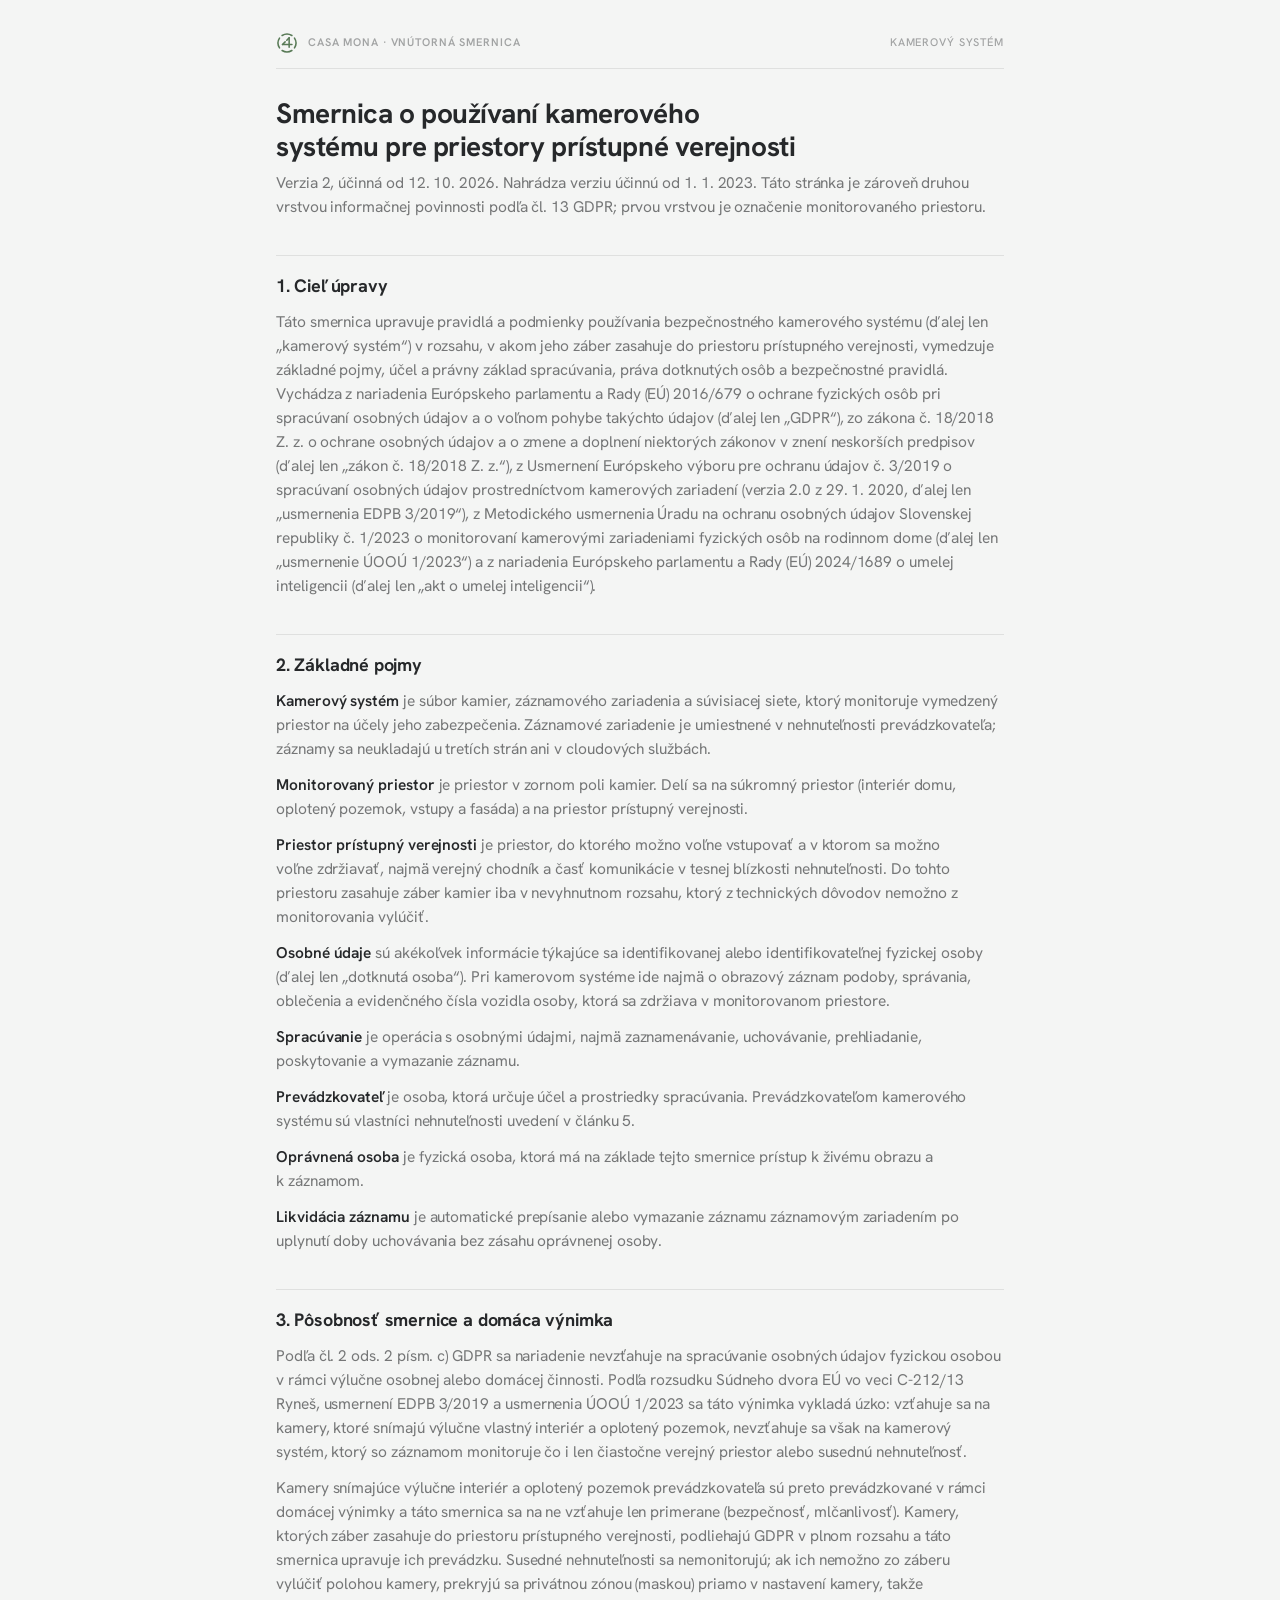
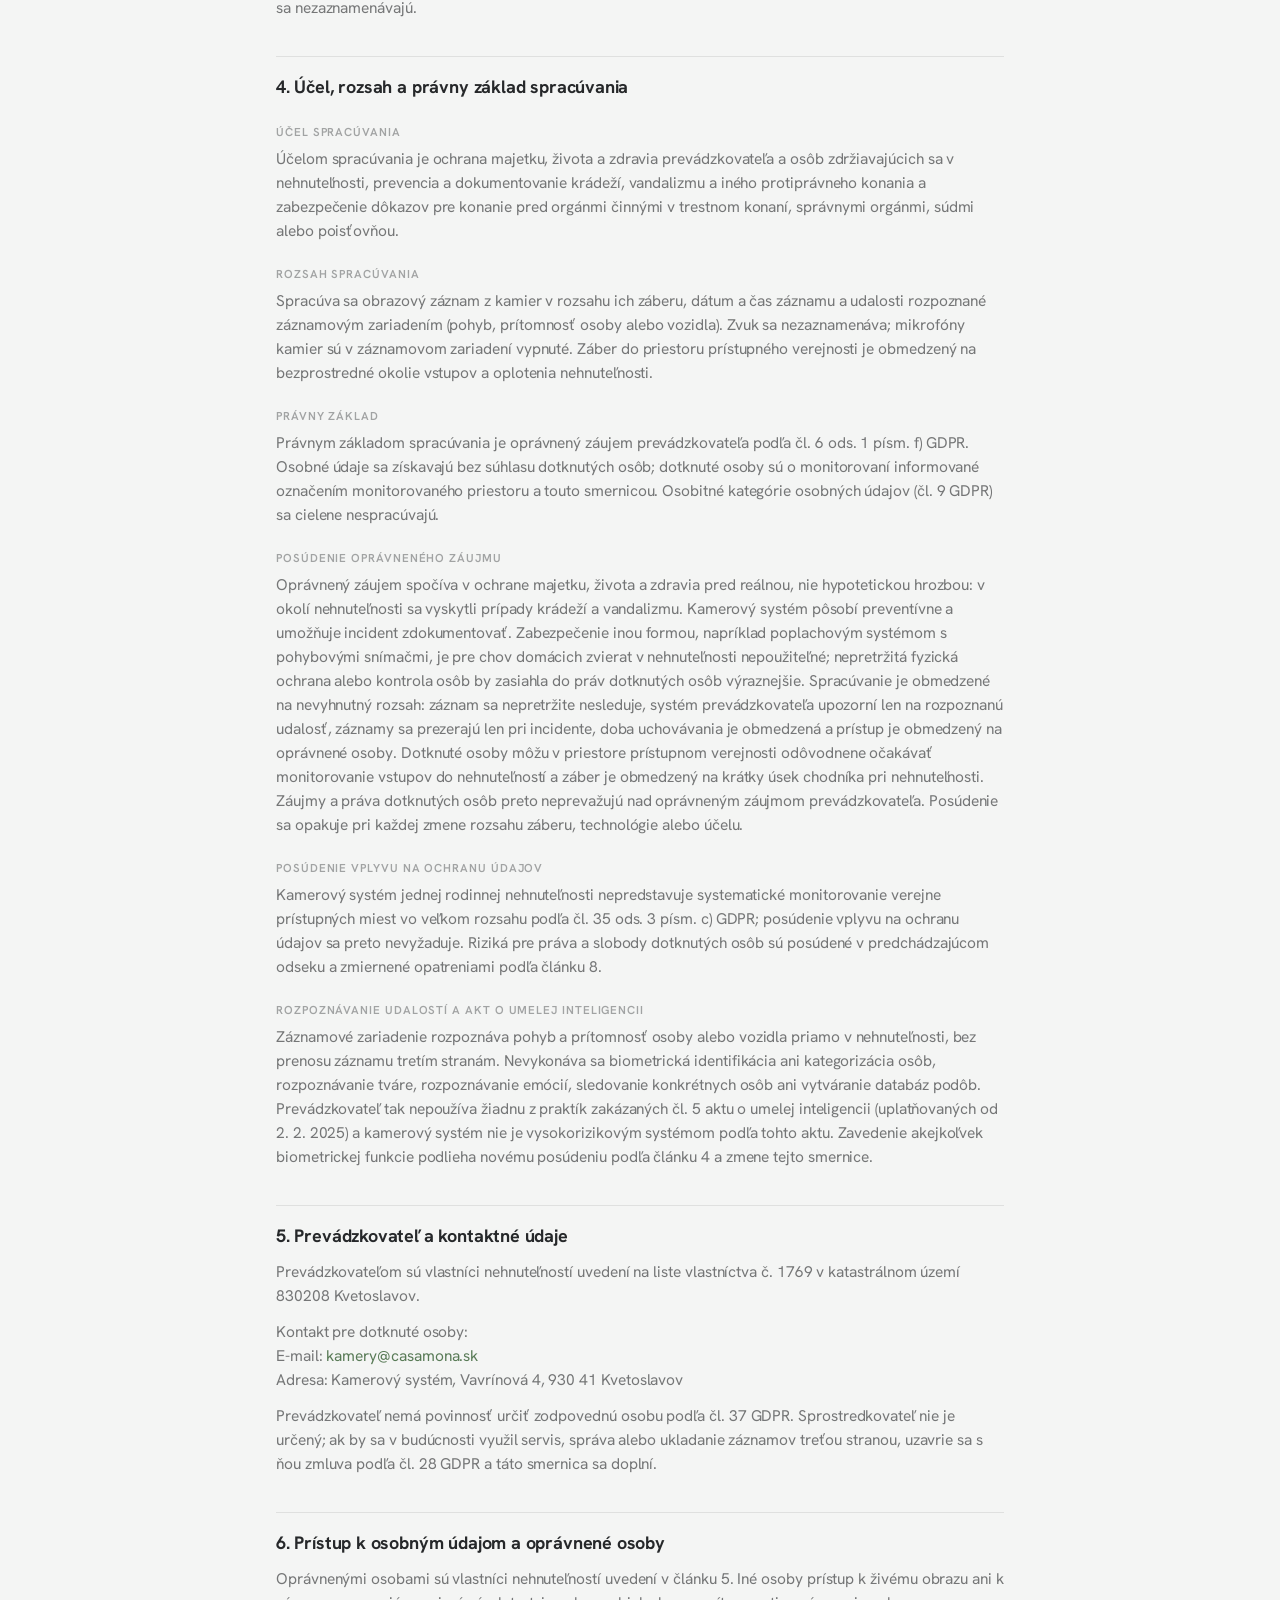
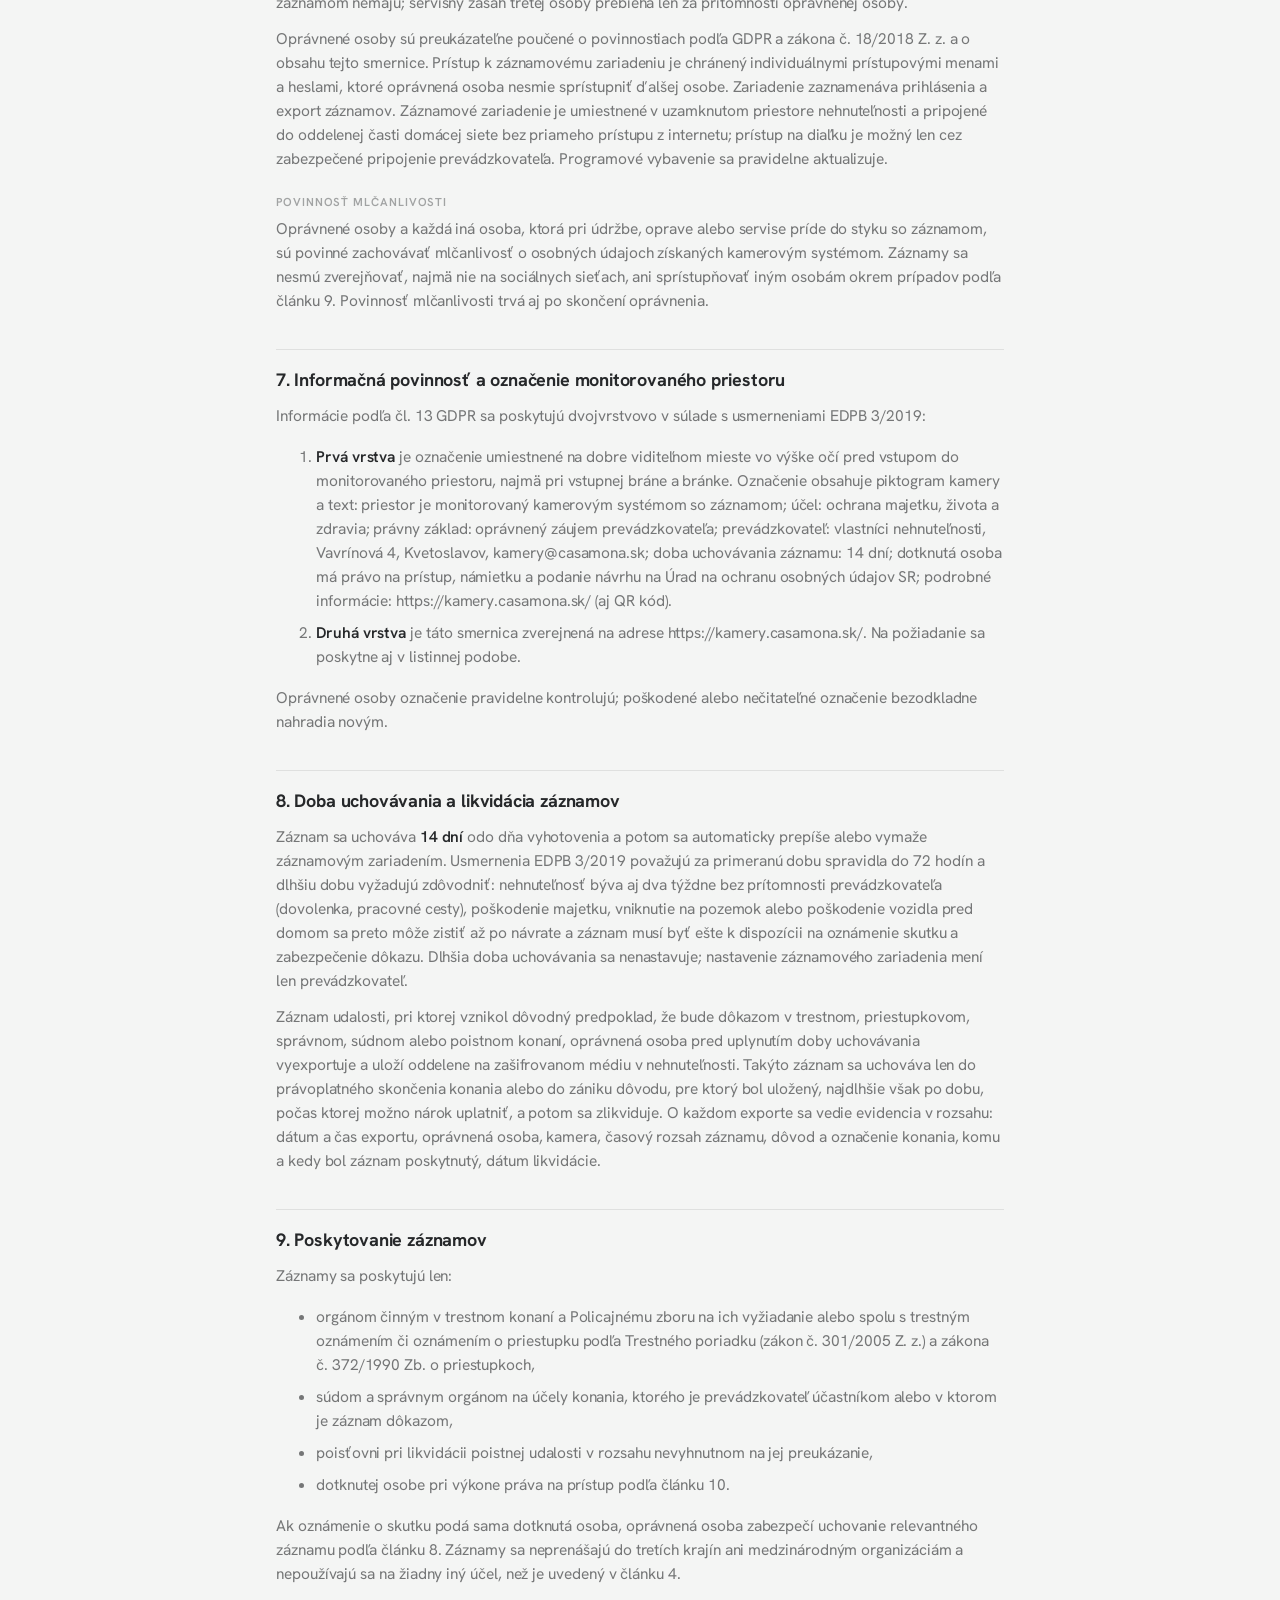
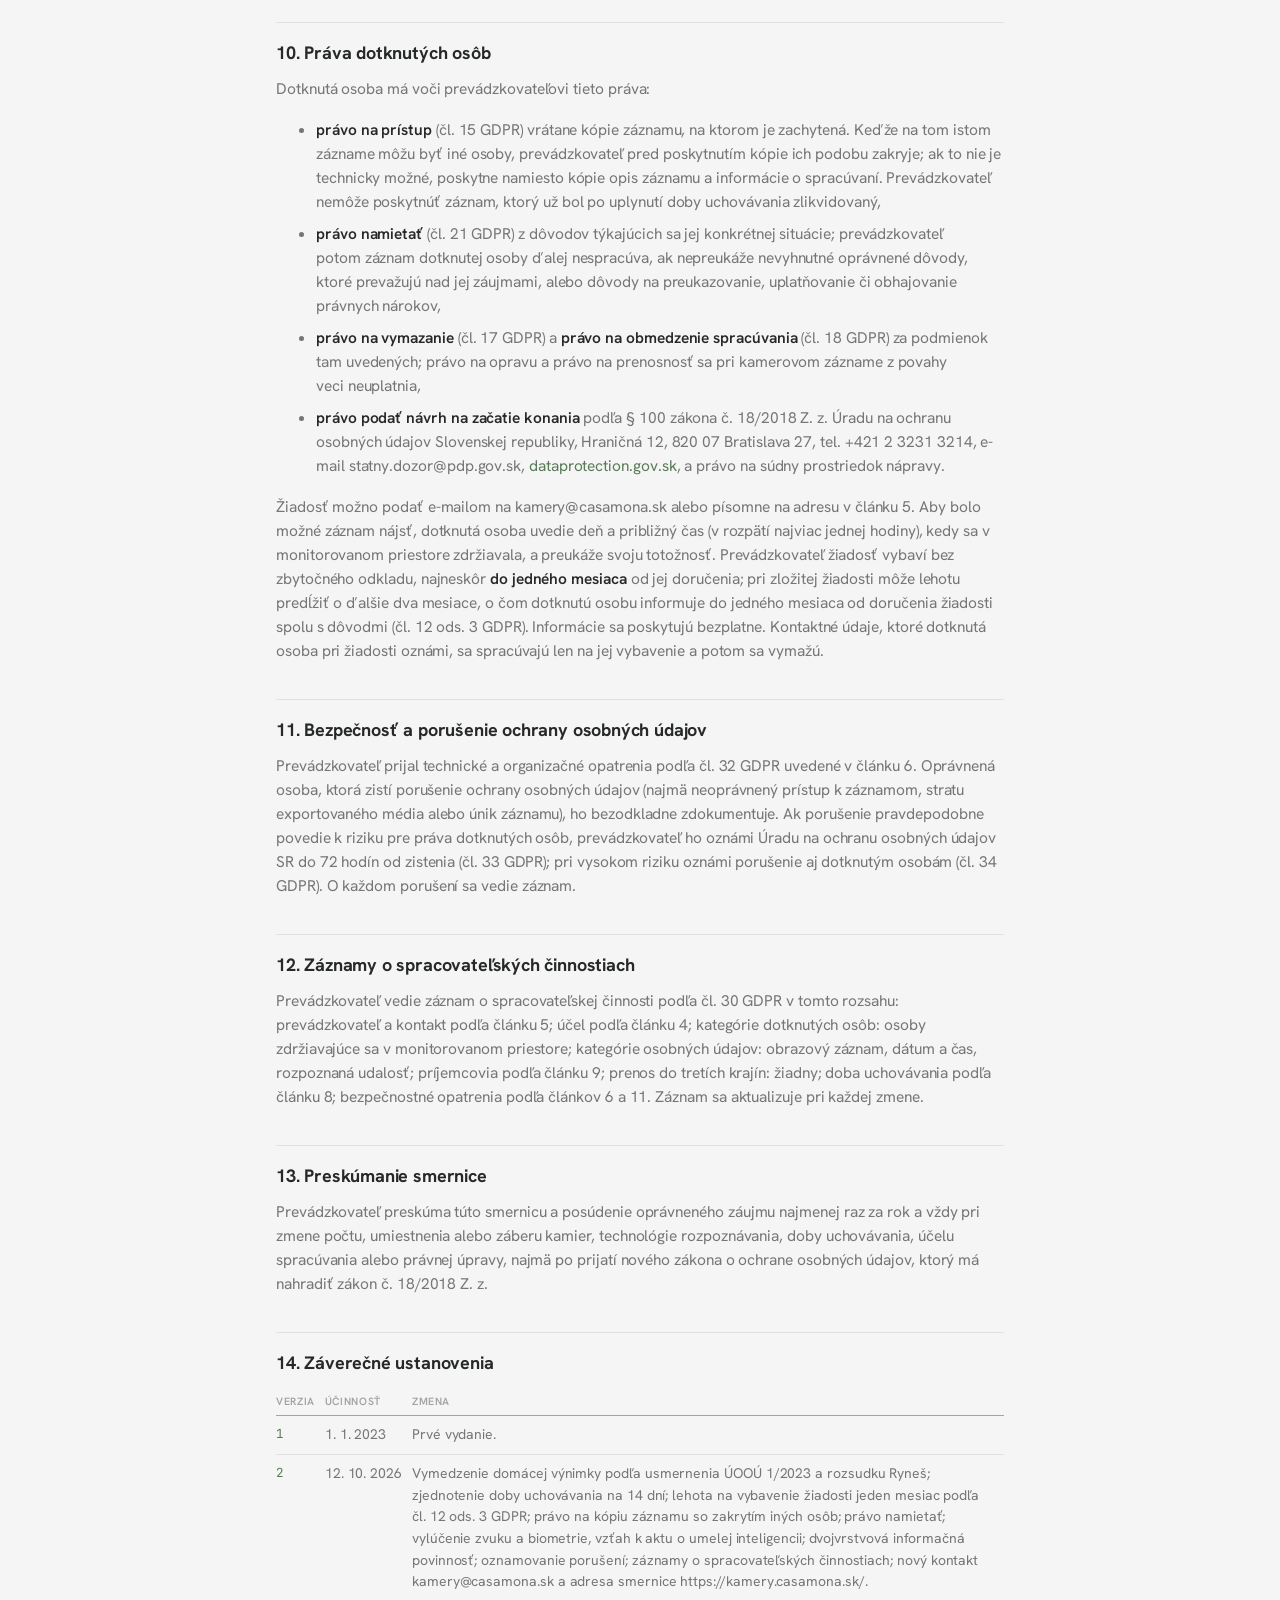
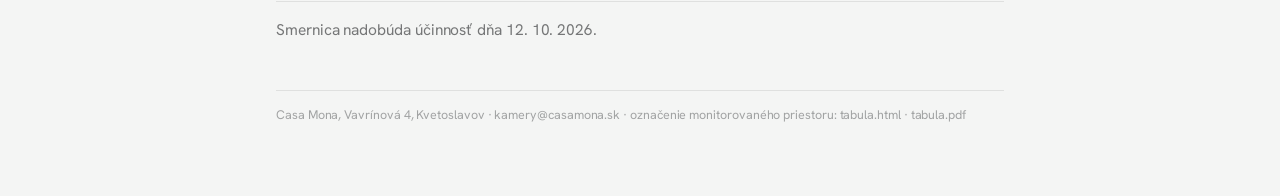
==== commit 5bf80ee1: "Add the monitored-area sign as a PDF" ====
--- a/index.html
+++ b/index.html
@@ -260,7 +260,7 @@
 
 <p>Smernica nadobúda účinnosť dňa 12. 10. 2026.</p>
 
-<footer class="smernica-footer">Casa Mona, Vavrínová 4, Kvetoslavov · <a href="mailto:kamery@casamona.sk">kamery@casamona.sk</a> · označenie monitorovaného priestoru: <a href="tabula.html">tabula.html</a></footer>
+<footer class="smernica-footer">Casa Mona, Vavrínová 4, Kvetoslavov · <a href="mailto:kamery@casamona.sk">kamery@casamona.sk</a> · označenie monitorovaného priestoru: <a href="tabula.html">tabula.html</a> · <a href="tabula.pdf">tabula.pdf</a></footer>
 
 </main>
   </body>
